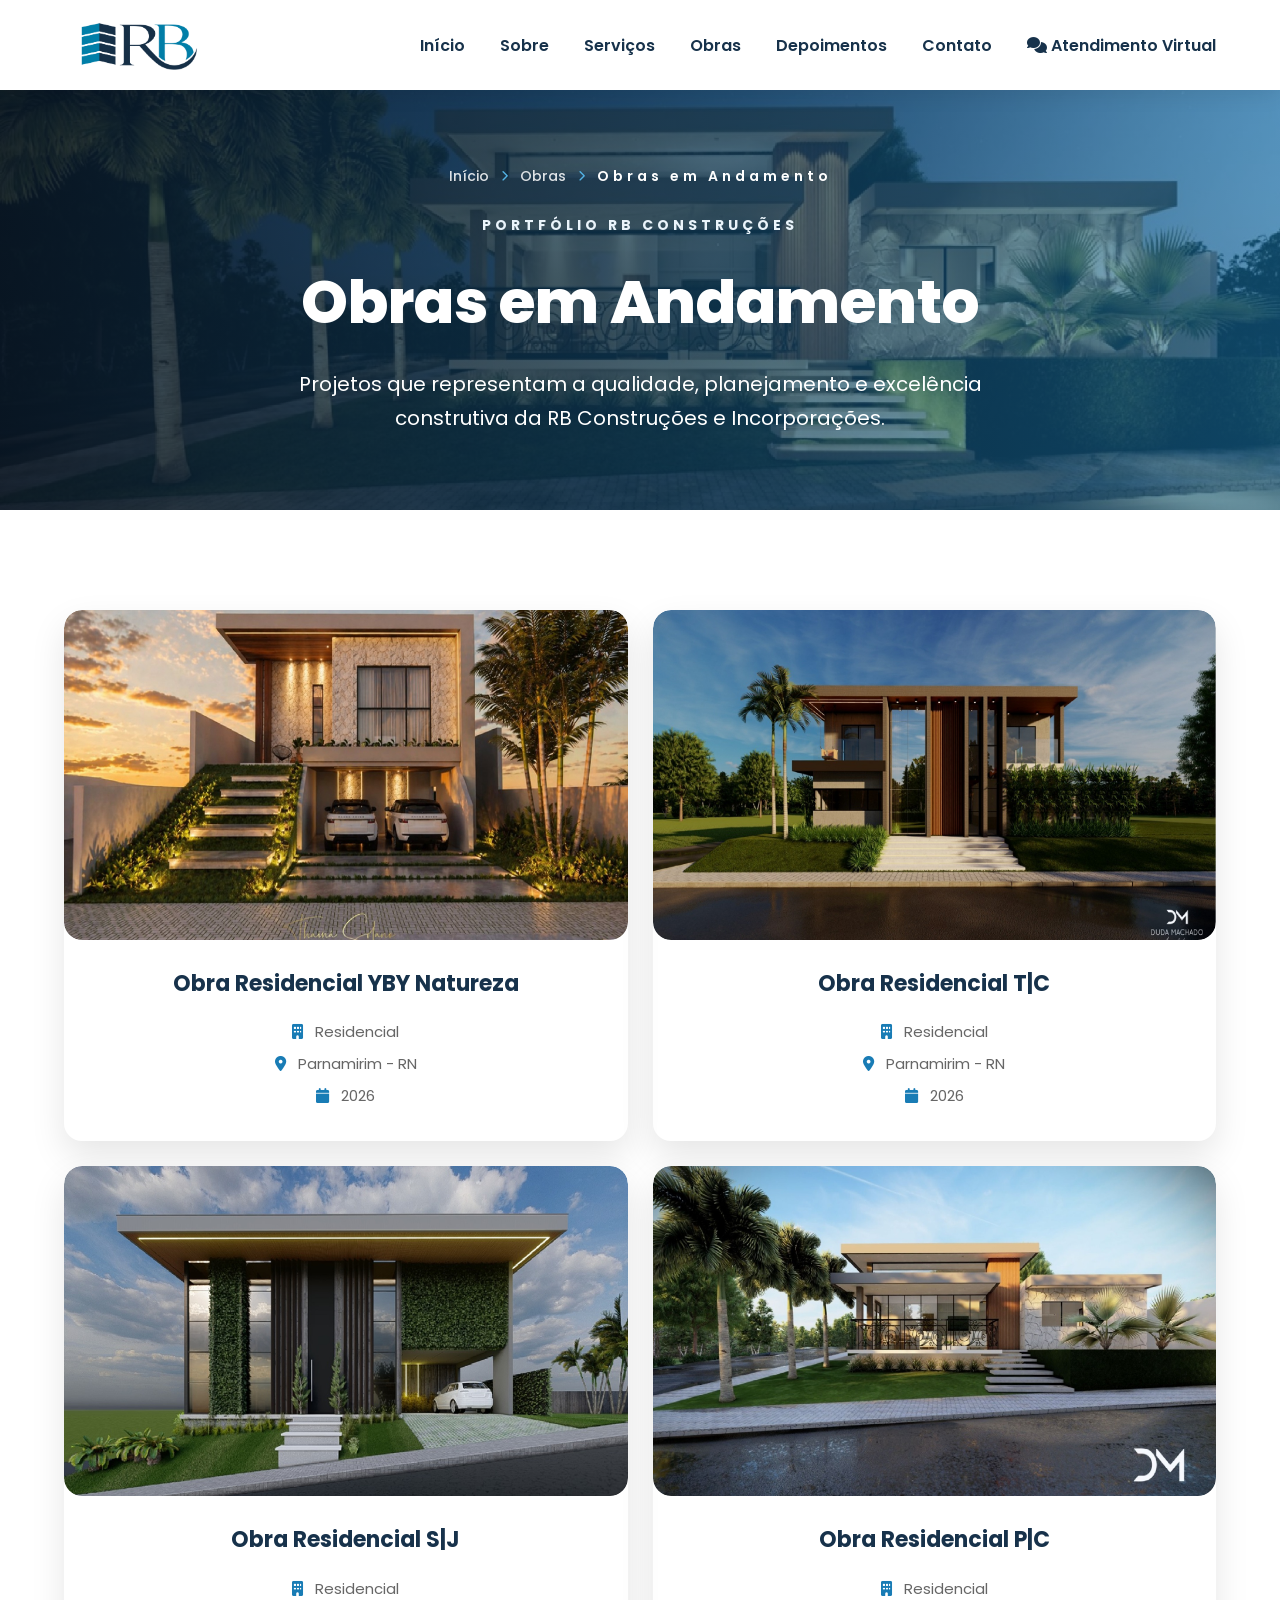
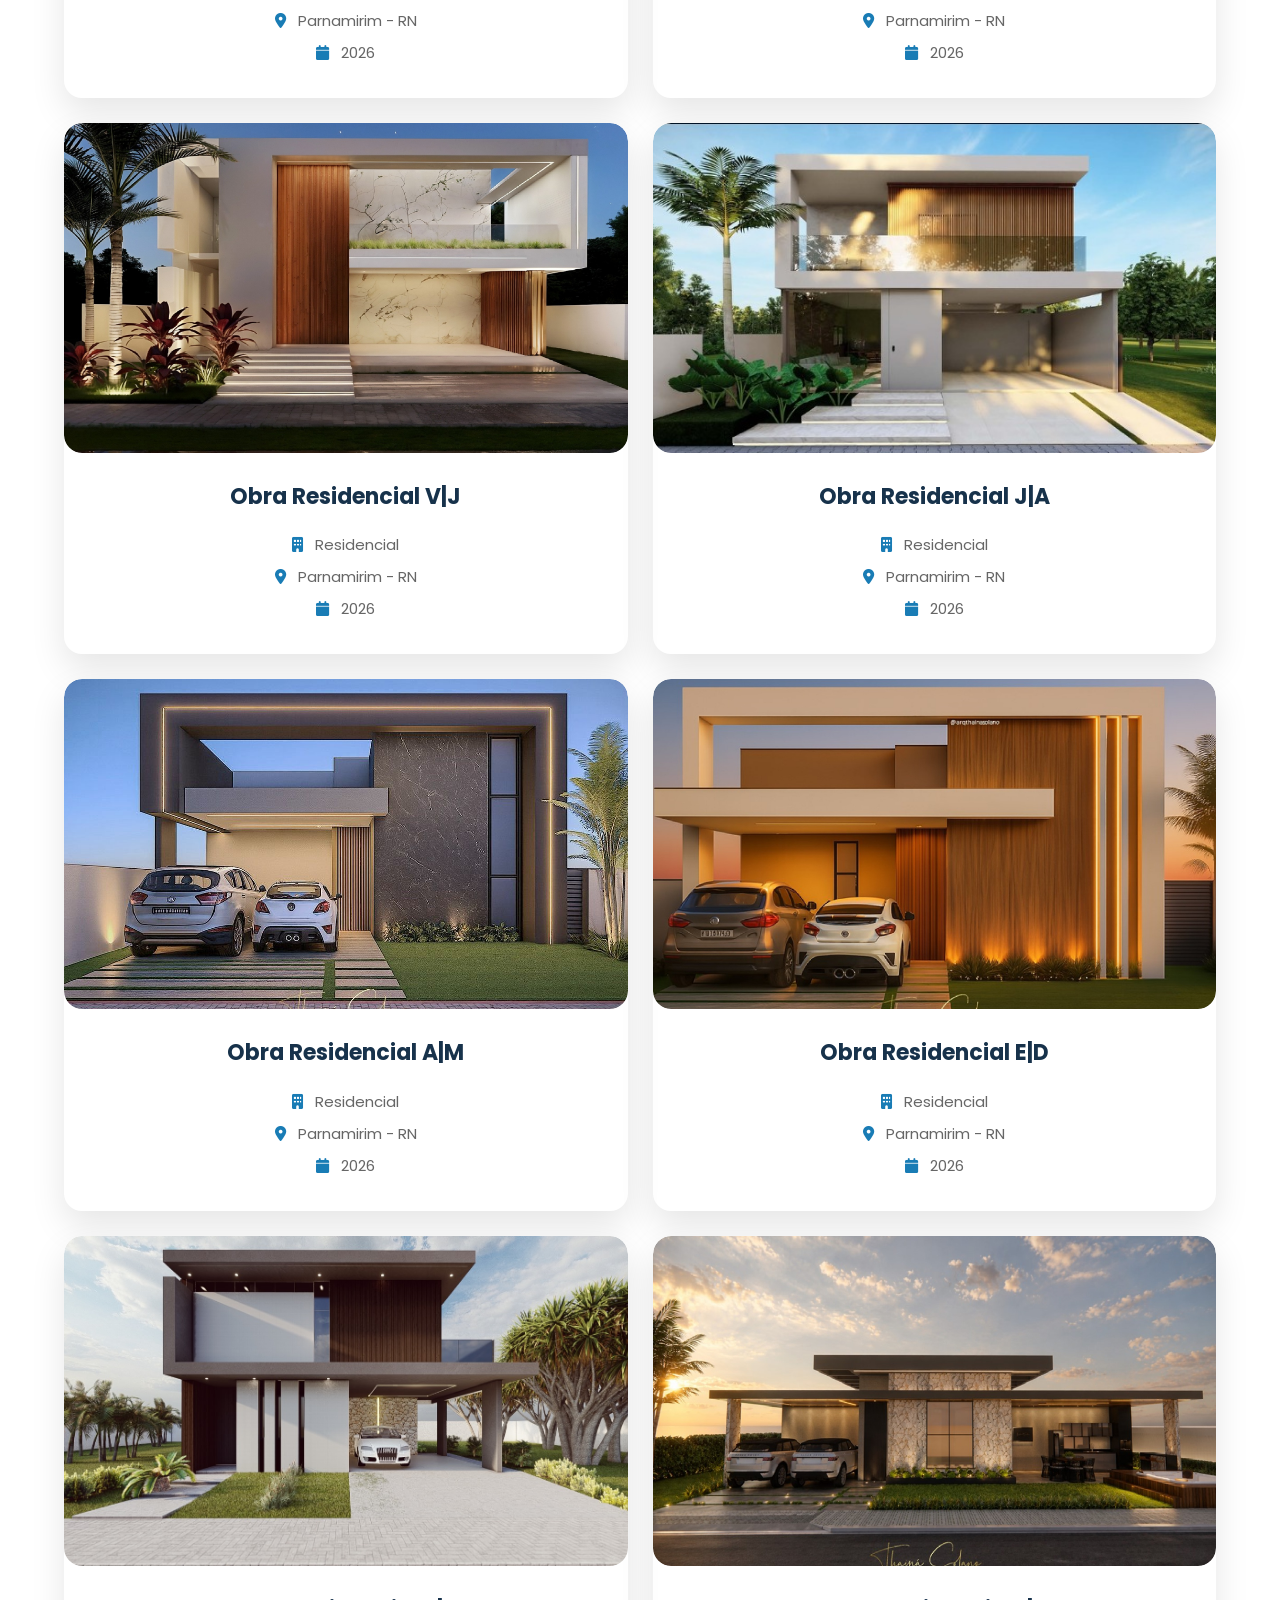
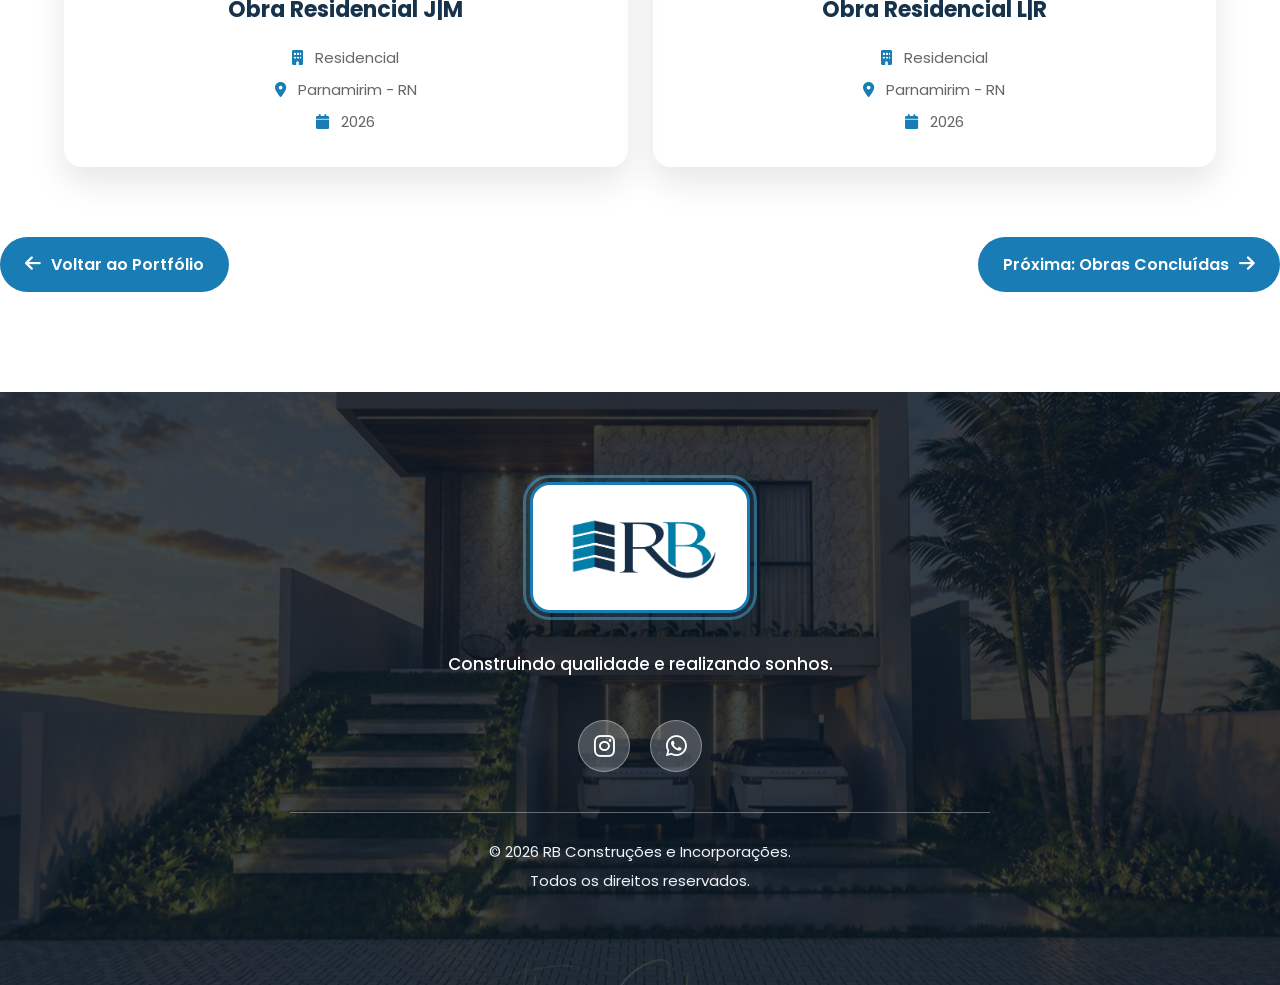
==== paginas/obras-andamento.html @ 25851faf "Penultima etapa" ====
<!DOCTYPE html>
<html lang="pt-BR">

<head>

    <meta charset="UTF-8">

    <meta name="viewport" content="width=device-width, initial-scale=1.0">

    <title>Obras em Andamento | RB Construções</title>

    <link rel="icon" type="image/png" href="../assets/favicon/favicon.png">

    <meta name="description" content="Conheça as principais obras em andamento da RB Construções e Incorporações.">

    <link rel="preconnect" href="https://fonts.googleapis.com">

    <link rel="preconnect" href="https://fonts.gstatic.com" crossorigin>

    <link href="https://fonts.googleapis.com/css2?family=Poppins:wght@300;400;500;600;700;800&display=swap"
        rel="stylesheet">

    <link rel="stylesheet" href="https://cdnjs.cloudflare.com/ajax/libs/font-awesome/6.7.2/css/all.min.css">

    <link rel="stylesheet" href="../css/style.css">

    <link rel="stylesheet" href="../css/responsive.css">
</head>

<body>
    <div id="progresso"></div>
    <!--HEADER-->
    <header id="header">
        <div class="container">

            <a href="index.html" class="logo">
                <img src="../assets/img/logo.png" alt="RB Construções">
            </a>
            <nav id="menu">
                <a href="index.html#inicio">
                    Início
                </a>

                <a href="index.html#sobre">
                    Sobre
                </a>

                <a href="index.html#servicos">
                    Serviços
                </a>

                <a href="index.html#obras">
                    Obras
                </a>

                <a href="#depoimentos">
                    Depoimentos
                </a>

                <a href="index.html#contato">
                    Contato
                </a>

                <a href="../paginas/chatbot.html">

                    <i class="fa-solid fa-comments"></i>

                    Atendimento Virtual

                </a>

            </nav>

            <button id="menu-btn" aria-label="Abrir menu">

                <i class="fas fa-bars"></i>

            </button>

        </div>

    </header>
    <!--BANNER-->
    <section class="banner-interno" style="background-image:url('../assets/andamento/topo.jpeg');">

        <div class="banner-conteudo">
            <div class="breadcrumb">

                <a href="index.html#inicio">
                    Início
                </a>
                <i class="fa-solid fa-chevron-right"></i>

                <a href="index.html#obras">
                    Obras
                </a>
                <i class="fa-solid fa-chevron-right"></i>
                <span>
                    Obras em Andamento
                </span>

            </div>

            <span>
                PORTFÓLIO RB CONSTRUÇÕES
            </span>

            <h1>
                Obras em Andamento
            </h1>
            <p>
                Projetos que representam a qualidade,
                planejamento e excelência construtiva
                da RB Construções e Incorporações.
            </p>
        </div>

    </section>

    </section>
    <!--GALERIA DE OBRAS-->
    <section class="animar">

        <div class="container">

            <div class="galeria">

                <!-- FOTO 01 -->
                <figure class="obra">
                    <div class="obra-imagem">
                        <img src="../assets/andamento/obra1.jpeg" alt="Obra Residencial YBY Natureza">

                        <div class="obra-overlay abrir-modal" data-galeria="andamento"
                            data-img="../assets/andamento/obra1.jpeg" data-titulo="Obra Residencial YBY Natureza"
                            data-tipo="Residencial" data-local="Parnamirim - RN" data-ano="2026"
                            data-descricao="Em cada projeto buscamos imprimir a identidade dos proprietários trazendo caracteristicas únicas de volumetria e acabamento.">

                            <i class="fa-solid fa-magnifying-glass"></i>

                            <span>Visualizar Obra</span>
                        </div>
                    </div>

                    <figcaption>
                        <strong>Obra Residencial YBY Natureza</strong>

                        <span><i class="fa-solid fa-building"></i> Residencial</span>

                        <span><i class="fa-solid fa-location-dot"></i> Parnamirim - RN</span>

                        <span><i class="fa-solid fa-calendar"></i> 2026</span>
                    </figcaption>
                </figure>

                <!-- FOTO 02 -->
                <figure class="obra">
                    <div class="obra-imagem">
                        <img src="../assets/andamento/obra2.jpeg" alt="Obra Residencial T|C">

                        <div class="obra-overlay abrir-modal" data-galeria="andamento"
                            data-img="../assets/andamento/obra2.jpeg" data-titulo="Obra Residencial T|C"
                            data-tipo="Residencial" data-local="Parnamirim - RN" data-ano="2026"
                            data-descricao="Em cada projeto buscamos imprimir a identidade dos proprietários trazendo caracteristicas únicas de volumetria e acabamento.">

                            <i class="fa-solid fa-magnifying-glass"></i>

                            <span>Visualizar obra</span>
                        </div>
                    </div>

                    <figcaption>
                        <strong>Obra Residencial T|C</strong>

                        <span><i class="fa-solid fa-building"></i> Residencial</span>

                        <span><i class="fa-solid fa-location-dot"></i> Parnamirim - RN</span>

                        <span><i class="fa-solid fa-calendar"></i> 2026</span>
                    </figcaption>
                </figure>

                <!-- FOTO 03 -->
                <figure class="obra">
                    <div class="obra-imagem">
                        <img src="../assets/andamento/obra3.jpeg" alt="Obra Residencial S|J">

                        <div class="obra-overlay abrir-modal" data-galeria="andamento"
                            data-img="../assets/andamento/obra3.jpeg" data-titulo="Obra Residencial S|J"
                            data-tipo="Residencial" data-local="Parnamirim - RN" data-ano="2026"
                            data-descricao="Em cada projeto buscamos imprimir a identidade dos proprietários trazendo caracteristicas únicas de volumetria e acabamento.">

                            <i class="fa-solid fa-magnifying-glass"></i>

                            <span>Visualizar obra</span>
                        </div>
                    </div>

                    <figcaption>
                        <strong>Obra Residencial S|J</strong>

                        <span><i class="fa-solid fa-building"></i> Residencial</span>

                        <span><i class="fa-solid fa-location-dot"></i> Parnamirim - RN</span>

                        <span><i class="fa-solid fa-calendar"></i> 2026</span>
                    </figcaption>
                </figure>

                <!-- FOTO 04 -->
                <figure class="obra">
                    <div class="obra-imagem">
                        <img src="../assets/andamento/obra4.jpeg" alt="Obra Residencial P|C">

                        <div class="obra-overlay abrir-modal" data-galeria="andamento"
                            data-img="../assets/andamento/obra4.jpeg" data-titulo="Obra Residencial P|C"
                            data-tipo="Residencial" data-local="Parnamirim - RN" data-ano="2026"
                            data-descricao="Em cada projeto buscamos imprimir a identidade dos proprietários trazendo caracteristicas únicas de volumetria e acabamento.">

                            <i class="fa-solid fa-magnifying-glass"></i>

                            <span>Visualizar obra</span>
                        </div>
                    </div>

                    <figcaption>
                        <strong>Obra Residencial P|C</strong>

                        <span><i class="fa-solid fa-building"></i> Residencial</span>

                        <span><i class="fa-solid fa-location-dot"></i> Parnamirim - RN</span>

                        <span><i class="fa-solid fa-calendar"></i> 2026</span>
                    </figcaption>
                </figure>

                <!-- FOTO 05 -->
                <figure class="obra">
                    <div class="obra-imagem">
                        <img src="../assets/andamento/obra5.jpeg" alt="Obra Residencial V|J">

                        <div class="obra-overlay abrir-modal" data-galeria="andamento"
                            data-img="../assets/andamento/obra5.jpeg" data-titulo="Obra Residencial V|J"
                            data-tipo="Residencial" data-local="Parnamirim - RN" data-ano="2026"
                            data-descricao="Em cada projeto buscamos imprimir a identidade dos proprietários trazendo caracteristicas únicas de volumetria e acabamento.">

                            <i class="fa-solid fa-magnifying-glass"></i>

                            <span>Visualizar obra</span>
                        </div>
                    </div>

                    <figcaption>
                        <strong>Obra Residencial V|J</strong>

                        <span><i class="fa-solid fa-building"></i> Residencial</span>

                        <span><i class="fa-solid fa-location-dot"></i> Parnamirim - RN</span>

                        <span><i class="fa-solid fa-calendar"></i> 2026</span>
                    </figcaption>
                </figure>

                <!-- FOTO 06 -->
                <figure class="obra">
                    <div class="obra-imagem">
                        <img src="../assets/andamento/obra6.jpeg" alt="Obra Residencial J|A">

                        <div class="obra-overlay abrir-modal" data-galeria="andamento"
                            data-img="../assets/andamento/obra6.jpeg" data-titulo="Obra Residencial J|A"
                            data-tipo="Residencial" data-local="Parnamirim - RN" data-ano="2026"
                            data-descricao="Em cada projeto buscamos imprimir a identidade dos proprietários trazendo caracteristicas únicas de volumetria e acabamento.">

                            <i class="fa-solid fa-magnifying-glass"></i>

                            <span>Visualizar obra</span>
                        </div>
                    </div>

                    <figcaption>
                        <strong>Obra Residencial J|A</strong>

                        <span><i class="fa-solid fa-building"></i> Residencial</span>

                        <span><i class="fa-solid fa-location-dot"></i> Parnamirim - RN</span>

                        <span><i class="fa-solid fa-calendar"></i> 2026</span>
                    </figcaption>
                </figure>

                <!-- FOTO 07 -->
                <figure class="obra">
                    <div class="obra-imagem">
                        <img src="../assets/andamento/obra7.jpeg" alt="Obra Residencial A|M">

                        <div class="obra-overlay abrir-modal" data-galeria="andamento"
                            data-img="../assets/andamento/obra7.jpeg" data-titulo="Obra Residencial A|M"
                            data-tipo="Residencial" data-local="Parnamirim - RN" data-ano="2026"
                            data-descricao="Em cada projeto buscamos imprimir a identidade dos proprietários trazendo caracteristicas únicas de volumetria e acabamento.">

                            <i class="fa-solid fa-magnifying-glass"></i>

                            <span>Visualizar obra</span>
                        </div>
                    </div>

                    <figcaption>
                        <strong>Obra Residencial A|M</strong>

                        <span><i class="fa-solid fa-building"></i> Residencial</span>

                        <span><i class="fa-solid fa-location-dot"></i> Parnamirim - RN</span>

                        <span><i class="fa-solid fa-calendar"></i> 2026</span>
                    </figcaption>
                </figure>

                <!-- FOTO 08 -->
                <figure class="obra">
                    <div class="obra-imagem">
                        <img src="../assets/andamento/obra8.jpeg" alt="Obra Residencial E|D">

                        <div class="obra-overlay abrir-modal" data-galeria="andamento"
                            data-img="../assets/andamento/obra8.jpeg" data-titulo="Obra Residencial E|D"
                            data-tipo="Residencial" data-local="Parnamirim - RN" data-ano="2026"
                            data-descricao="Em cada projeto buscamos imprimir a identidade dos proprietários trazendo caracteristicas únicas de volumetria e acabamento.">

                            <i class="fa-solid fa-magnifying-glass"></i>

                            <span>Visualizar obra</span>
                        </div>
                    </div>

                    <figcaption>
                        <strong>Obra Residencial E|D</strong>

                        <span><i class="fa-solid fa-building"></i> Residencial</span>

                        <span><i class="fa-solid fa-location-dot"></i> Parnamirim - RN</span>

                        <span><i class="fa-solid fa-calendar"></i> 2026</span>
                    </figcaption>
                </figure>

                <!-- FOTO 09 -->
                <figure class="obra">
                    <div class="obra-imagem">
                        <img src="../assets/andamento/obra9.jpeg" alt="Obra Residencial J|M">

                        <div class="obra-overlay abrir-modal" data-galeria="andamento"
                            data-img="../assets/andamento/obra9.jpeg" data-titulo="Obra Residencial J|M"
                            data-tipo="Residencial" data-local="Parnamirim - RN" data-ano="2026"
                            data-descricao="Em cada projeto buscamos imprimir a identidade dos proprietários trazendo caracteristicas únicas de volumetria e acabamento.">

                            <i class="fa-solid fa-magnifying-glass"></i>

                            <span>Visualizar obra</span>
                        </div>
                    </div>

                    <figcaption>
                        <strong>Obra Residencial J|M</strong>

                        <span><i class="fa-solid fa-building"></i> Residencial</span>

                        <span><i class="fa-solid fa-location-dot"></i> Parnamirim - RN</span>

                        <span><i class="fa-solid fa-calendar"></i> 2026</span>
                    </figcaption>
                </figure>

                <!-- FOTO 10 -->
                <figure class="obra">
                    <div class="obra-imagem">
                        <img src="../assets/andamento/obra10.jpeg" alt="Obra Residencial L|R">

                        <div class="obra-overlay abrir-modal" data-galeria="andamento"
                            data-img="../assets/andamento/obra10.jpeg" data-titulo="Obra Residencial L|R"
                            data-tipo="Residencial" data-local="Parnamirim - RN" data-ano="2026"
                            data-descricao="Em cada projeto buscamos imprimir a identidade dos proprietários trazendo caracteristicas únicas de volumetria e acabamento.">

                            <i class="fa-solid fa-magnifying-glass"></i>

                            <span>Visualizar obra</span>
                        </div>
                    </div>

                    <figcaption>
                        <strong>Obra Residencial L|R</strong>

                        <span><i class="fa-solid fa-building"></i> Residencial</span>

                        <span><i class="fa-solid fa-location-dot"></i> Parnamirim - RN</span>

                        <span><i class="fa-solid fa-calendar"></i> 2026</span>
                    </figcaption>
                </figure>

            </div>
        </div>
        <!--NAVEGAÇÃO-->
        <div class="navegacao-portfolio">
            <a href="index.html#obras">
                <i class="fa-solid fa-arrow-left"></i>
                Voltar ao Portfólio
            </a>

            <a href="obras-concluidas.html">
                Próxima:
                Obras Concluídas
                <i class="fa-solid fa-arrow-right"></i>
            </a>
        </div>
    </section>
    <!--MODAL PROJETO-->
    <div class="modal-projeto">
        <div class="modal-conteudo">
            <button class="fechar-modal">
                <i class="fa-solid fa-xmark"></i>
            </button>
            <button class="modal-anterior">
                <i class="fa-solid fa-chevron-left"></i>
            </button>

            <img class="modal-img" src="" alt="">

            <button class="modal-proximo">
                <i class="fa-solid fa-chevron-right"></i>
            </button>
            <div class="modal-info">
                <h2></h2>
                <p class="modal-tipo"></p>

                <p class="modal-local"></p>

                <p class="modal-ano"></p>

                <p class="modal-descricao"></p>

            </div>
        </div>
    </div>
    </div>
    <!--RODAPÉ-->
    <footer>
        <div class="container">
            <img src="../assets/img/logo2.png" class="logo-footer" alt="RB Construções">
            <p>
                Construindo qualidade e realizando sonhos.
            </p>
            <div class="footer-social">
                <a href="https://www.instagram.com/rbconstrutoraa?igsh=MW9lOTUydGxvcjl4Yg==" target="_blank"
                    rel="noopener noreferrer">
                    <i class="fab fa-instagram"></i>
                </a>

                <a href="https://wa.me/5584998921023" target="_blank" rel="noopener noreferrer">
                    <i class="fab fa-whatsapp"></i>
                </a>

            </div>

            <hr>
            <p class="copyright">
                © 2026 RB Construções e Incorporações.
                <br>
                Todos os direitos reservados.
            </p>
        </div>
    </footer>
        <!--VOLTAR AO TOPO-->
    <a href="#inicio" id="topo">
        <i class="fa-solid fa-arrow-up"></i>
    </a>

    <script src="../js/app.js"></script>
</body>

</html>
---- css/style.css ----
/*==================================================
RB CONSTRUÇÕES E INCORPORAÇÕES
==================================================*/
@import url('https://fonts.googleapis.com/css2?family=Poppins:wght@300;400;500;600;700;800&display=swap');

:root {

    --azul: #197CB5;

    --azulEscuro: #17324B;

    --azulClaro: #53B3E5;

    --cinza: #F5F7FA;

    --texto: #2F2F2F;

    --branco: #FFFFFF;

    --sombra: 0 15px 35px rgba(0, 0, 0, .10);

    --radius: 18px;
    --cor-principal: var(--azul);

}

#progresso {

    position: fixed;
    top: 0;
    left: 0;
    height: 4px;
    width: 0%;
    background: var(--azulClaro);
    z-index: 99999;

}

* {

    margin: 0;

    padding: 0;

    box-sizing: border-box;

}

html {

    scroll-behavior: smooth;

}

section {

    padding: 100px 0;

}

section:not(.hero) {

    scroll-margin-top: 100px;

}

body {

    font-family: 'Poppins', sans-serif;

    background: white;

    color: var(--texto);

    overflow-x: hidden;

}

img {

    display: block;

    max-width: 100%;

}

a {

    text-decoration: none;

}

.container {

    width: 90%;

    max-width: 1200px;

    margin: auto;

}

header {
    position: fixed;
    top: 0;
    left: 0;
    width: 100%;
    height: 90px;
    display: flex;
    align-items: center;
    z-index: 9999;
    transition: .35s;
    background: #FFFFFF;
    box-shadow: 0 5px 20px rgba(0, 0, 0, .08);
}

header.ativo {
    background: #FFFFFF;
    box-shadow: 0 5px 20px rgba(0, 0, 0, .08);
}

header .container {

    display: flex;

    justify-content: space-between;

    align-items: center;

}

.logo img {

    height: 65px;

}

nav {

    display: flex;

    gap: 35px;

}

nav a {
    font-weight: 600;
    color: var(--azulEscuro);
    transition: .3s;
    position: relative;
}

header.ativo nav a {

    color: var(--azulEscuro);

}

nav a::after {

    content: "";

    position: absolute;

    bottom: -8px;

    left: 0;

    width: 0;

    height: 3px;

    background: var(--azul);

    transition: .3s;

}

nav a:hover::after {

    width: 100%;

}

#menu-btn {
    display: none;
    border: none;
    background: none;
    font-size: 28px;
    cursor: pointer;
    color: var(--azulEscuro);
}

header.ativo #menu-btn {

    color: var(--azulEscuro);

}

.hero {

    position: relative;

    height: 100vh;

    overflow: hidden;

    background-attachment: fixed;

    margin-top: -5px;
    padding-top: 5px;
}

.slider {

    width: 100%;

    height: 100%;

    position: absolute;

}

.slide {

    position: absolute;

    width: 100%;

    height: 100%;

    opacity: 0;

    transition: 1s;

}

.slide.ativo {

    opacity: 1;

}

.slide img {

    width: 100%;

    height: 100%;

    object-fit: cover;

}

.overlay {

    position: absolute;
    inset: 0;

    background: linear-gradient(90deg,
            rgba(14, 28, 43, .88) 0%,
            rgba(18, 54, 82, .80) 40%,
            rgba(18, 74, 120, .55) 75%,
            rgba(25, 124, 181, .30) 100%);

}

.hero-conteudo {

    position: absolute;

    top: 58%;

    left: 8%;

    transform: translateY(-50%);

    color: white;

    z-index: 5;

    width: 650px;

}

.hero-conteudo span {

    display: inline-block;

    padding: 8px 18px;

    border-radius: 50px;

    background: rgba(255, 255, 255, .10);

    backdrop-filter: blur(8px);

    color: #EAF4FB;

    font-weight: 700;

    letter-spacing: 3px;

}

.hero-conteudo h1 {

    font-size: clamp(42px, 5vw, 78px);

    font-weight: 800;

    text-shadow:

        0 6px 18px rgba(0, 0, 0, .35);

}

.hero-conteudo p {

    font-size: 22px;

    max-width: 600px;

    text-shadow:

        0 3px 10px rgba(0, 0, 0, .25);

}

.slider-botoes {

    position: absolute;

    bottom: 40px;

    left: 50%;

    transform: translateX(-50%);

    display: flex;

    gap: 25px;

    z-index: 5;

}

.indicador {

    width: 16px;

    height: 16px;

    background: rgba(255, 255, 255, .35);

    border-radius: 50%;

    opacity: .45;

    cursor: pointer;

    transition: .5s ease;

}

.indicador.ativo {

    opacity: 1;

    background: #197CB5;

    transform: scale(1.25);

}

.titulo {

    text-align: center;

    margin-bottom: 55px;

    padding-top: 0px;

}

.titulo span {

    font-size: 14px;

    font-weight: 700;

    letter-spacing: 3px;

    text-transform: uppercase;

    color: var(--azul);

    display: block;

    margin-bottom: 20px;

}

.titulo h2 {

    font-size: 42px;

    margin-top: 28px;

    color: var(--azulEscuro);

}

#sobre {

    background: linear-gradient(white,

            #F8FBFD);

}

#servicos {

    background: linear-gradient(#F8FBFD,

            white);

}

#obras {

    background: linear-gradient(white,

            #F5F9FC);

}

#localizacao {

    background: linear-gradient(#F5F9FC,

            white);

}

footer {

    position: relative;

    background: url("../assets/img/fundo.jpeg") center center/cover no-repeat;

    padding: 90px 0;

    overflow: hidden;

}

footer::before {
    content: "";
    position: absolute;
    inset: 0;
    background: rgba(10, 25, 40, .78);
}

footer .container {

    position: relative;

    z-index: 2;

}

.logo-footer {
    width: 220px;
    margin: 0 auto 35px;
    padding: 18px;
    background: #FFFFFF;
    border-radius: 20px;

    /* Borda principal */
    border: 3px solid #197CB5;

    /* Segunda moldura */
    outline: 3px solid rgba(83, 179, 229, .45);
    outline-offset: 4px;

    box-shadow:
        0 0 18px rgba(25, 124, 181, .30),
        0 18px 45px rgba(0, 0, 0, .28);

    transition: all .35s ease;
}

.logo-footer:hover {
    transform: translateY(-4px);

    border-color: #53B3E5;

    outline-color: rgba(255, 255, 255, .85);

    box-shadow:
        0 0 35px rgba(83, 179, 229, .60),
        0 25px 60px rgba(0, 0, 0, .38);
}

footer p {
    color: #FFFFFF;
    text-align: center;
    font-size: 17px;
    line-height: 1.9;
    max-width: 650px;
    margin: auto;
    font-weight: 500;
}

footer .copyright {
    color: #EAF4FB;
    font-size: 15px;
    font-weight: 400;
}

.footer-social {
    display: flex;
    justify-content: center;
    gap: 20px;
    margin: 40px 0;
}

.footer-social a {
    width: 52px;
    height: 52px;
    border-radius: 50%;
    display: flex;
    justify-content: center;
    align-items: center;
    background: rgba(255, 255, 255, .22);
    color: #FFFFFF;
    font-size: 24px;
    border: 1px solid rgba(255, 255, 255, .35);
    transition: .35s;
}

.footer-social a:hover {
    background: #FFFFFF;
    color: var(--azul);
    transform: translateY(-6px);
}

footer hr {
    border: none;
    height: 1px;
    background: rgba(255, 255, 255, .35);
    margin: 40px auto 25px;
    max-width: 700px;
}

/*==================================================
SOBRE
==================================================*/
.sobre-grid {

    display: grid;

    grid-template-columns: 1fr 1fr;

    gap: 70px;

    align-items: center;

}

.sobre-imagem {
    height: 500px;
    display: flex;
    justify-content: center;
    align-items: center;
    overflow: hidden;
}

.sobre-imagem img {
    width: 450px;
    height: 450px;
    object-fit: contain;
    border-radius: 20px;
    transition: .6s;
}

.sobre-imagem:hover img {
    transform: scale(1.03);
}

.sobre-texto h3 {

    font-size: 38px;

    color: var(--azulEscuro);

    margin-bottom: 25px;

}

.sobre-texto p {

    font-size: 18px;

    line-height: 1.9;

    margin-bottom: 20px;

    color: #555;

}

/*==================================================
SERVIÇOS
==================================================*/
.servicos-grid {

    display: grid;

    grid-template-columns: repeat(auto-fit, minmax(250px, 1fr));

    gap: 30px;

}

.card {

    background: white;

    padding: 45px 30px;

    border-radius: 18px;

    text-align: center;

    box-shadow: var(--sombra);

    transition: .35s;

    border-top: 5px solid transparent;

}

.card:hover {

    transform: translateY(-12px);

    border-top: 5px solid var(--azul);

}

.card i {

    font-size: 55px;

    color: var(--azul);

    margin-bottom: 20px;

}

.card h3 {

    font-size: 24px;

    margin-bottom: 15px;

    color: var(--azulEscuro);

}

.card p {

    line-height: 1.7;

    color: #666;

}

/*==================================================
GALERIA
==================================================*/
.galeria {

    display: grid;

    grid-template-columns: repeat(2, 1fr);

    gap: 25px;

}

.galeria img {

    width: 100%;

    height: 330px;

    object-fit: cover;

    border-radius: 18px;

    cursor: pointer;

    transition: .45s;

    box-shadow: var(--sombra);

}

.obra {
    display: flex;

    flex-direction: column;

    overflow: hidden;

    border-radius: 18px;

    box-shadow: var(--sombra);

    transition: .4s;

}

.obra img {
    transition: .4s;

}

.obra:hover img {

    transform: scale(1.08);

}

.obra:hover {

    transform: translateY(-8px);

    box-shadow: 0 25px 45px rgba(0, 0, 0, .18);

}

.obra figcaption {

    padding-top: 18px;

    line-height: 1.7;

    text-align: center;

    transition: .3s;

}

.obra:hover figcaption {

    color: #1E88E5;

}

.obra:hover figcaption span {

    color: #1E88E5;

}

.obra:hover figcaption strong {

    color: #1E88E5;

}

.obra figcaption strong {

    display: block;

    margin-bottom: 8px;

    font-size: 18px;

    color: var(--azulEscuro);

}

.obra figcaption span {

    display: block;

    font-size: 15px;

    color: #666;

    line-height: 1.6;

}

.obra figcaption i {

    color: #1E88E5;

    margin-right: 6px;

}

/*==================================================
CARDS - PORTFÓLIO
==================================================*/
.obras-grid {
    display: grid;
    grid-template-columns: repeat(auto-fit, minmax(320px, 1fr));
    gap: 35px;
    margin-top: 60px;
}

.obra-card {
    display: flex;
    flex-direction: column;
    overflow: hidden;
    border-radius: 22px;
    background: #FFFFFF;
    box-shadow: 0 15px 35px rgba(0, 0, 0, .10);
    transition: .35s;
    text-decoration: none;
}

.obra-card:hover {
    transform: translateY(-10px);
    box-shadow: 0 25px 50px rgba(0, 0, 0, .18);
}

/*==================================================
IMAGEM DO CARD
==================================================*/
.obra-card-img {
    position: relative;
    overflow: hidden;
    aspect-ratio: 16 / 9;
    background: #f5f7fa;
}

.obra-card-img::before {
    content: "";
    position: absolute;
    inset: 0;
    background: linear-gradient(to top,
            rgba(10, 25, 40, .88) 0%,
            rgba(10, 25, 40, .45) 45%,
            rgba(10, 25, 40, .05) 100%);
    z-index: 1;
}

.obra-card-img img {
    width: 100%;
    height: 100%;
    object-fit: cover;
    object-position: center;
    transition: transform .5s ease;
}

.obra-card:hover .obra-card-img img {
    transform: scale(1.05);
}

/*==================================================
TÍTULO SOBRE A IMAGEM
==================================================*/
.obra-card-titulo {
    position: absolute;
    left: 25px;
    bottom: 25px;
    z-index: 2;
}

.obra-card-titulo h3 {
    color: #FFFFFF;
    font-size: 28px;
    font-weight: 700;
    text-shadow: 0 3px 12px rgba(0, 0, 0, .45);
}

/*==================================================
INFORMAÇÕES DO CARD
==================================================*/
.obra-card-info {
    padding: 24px 28px 28px;
}

.obra-card-info p {
    color: #666;
    line-height: 1.8;
    margin-bottom: 25px;
}

.obra-card-info span {
    display: inline-flex;
    align-items: center;
    gap: 10px;
    color: var(--azul);
    font-weight: 700;
    transition: .3s;
}

.obra-card:hover .obra-card-info span {
    gap: 18px;
    color: var(--azulEscuro);
}

.titulo-secao {

    text-align: center;

    margin-bottom: 55px;

    padding-top: 0px;

}

.titulo-secao span {

    color: #1E88E5;

    font-weight: 700;

    letter-spacing: 3px;

    font-size: 14px;

}

.titulo-secao h2 {

    font-size: 40px;

    margin: 15px 0;

    color: #17324B;

}

.titulo-secao p {

    max-width: 700px;

    margin: auto;

    color: #666;

    line-height: 1.8;

}

.galeria img:hover {

    transform: scale(1.05);

    filter: brightness(.78);

}

/*==================================================
MAPA
==================================================*/
.mapa {

    border-radius: 20px;

    overflow: hidden;

    box-shadow: var(--sombra);

}

.mapa iframe {

    width: 100%;

    height: 500px;

    border: none;

}

/*==================================================
CONTATO
==================================================*/
.contato-grid {

    display: flex;

    justify-content: center;

    align-items: center;

}

.contato-info {

    background: white;

    padding: 45px;

    border-radius: 20px;

    box-shadow: var(--sombra);

    width: 100%;

    max-width: 700px;

}

.contato-info p {

    font-size: 20px;

    margin: 22px 0;

    display: flex;

    align-items: center;

    gap: 15px;

}

.contato-info i {

    color: var(--azul);

    font-size: 24px;

    width: 30px;

    text-align: center;

}

/*==================================================
BOTÃO TOPO
==================================================*/
#topo {

    position: fixed;

    right: 30px;

    bottom: 30px;

    width: 58px;

    height: 58px;

    border-radius: 50%;

    background: var(--azul);

    display: flex;

    justify-content: center;

    align-items: center;

    color: white;

    font-size: 22px;

    box-shadow: var(--sombra);

    opacity: 0;

    pointer-events: none;

    transition: .4s;

    z-index: 999;

}

#topo.mostrar {

    opacity: 1;

    pointer-events: auto;

}

#topo:hover {

    background: var(--azulEscuro);

    transform: translateY(-5px);

}

/*==================================================
RESPONSIVO
==================================================*/

/*========================================
MENU MOBILE
========================================*/

/*========================================
MENU SELECIONADO
========================================*/
nav a.selecionado {

    color: #53B3E5 !important;

}

/*========================================
LIGHTBOX
========================================*/
.lightbox {

    position: fixed;

    left: 0;

    top: 0;

    width: 100%;

    height: 100%;

    background: rgba(0, 0, 0, .88);

    display: flex;

    justify-content: center;

    align-items: center;

    z-index: 999999;

    cursor: pointer;

}

.lightbox img {

    max-width: 90%;

    max-height: 90%;

    border-radius: 20px;

    box-shadow: 0 15px 40px rgba(0, 0, 0, .35);

}

/*========================================
ANIMAÇÃO DAS SEÇÕES
========================================*/
.animar {

    opacity: 0;

    transform: translateY(60px);

    transition: 1s;

}

.animar.mostrar {

    opacity: 1;

    transform: translateY(0);

}

/*==================================================
SETAS DO CARROSSEL
==================================================*/
.seta {

    position: absolute;

    top: 50%;

    transform: translateY(-50%);

    width: 55px;

    height: 55px;

    background: rgba(255, 255, 255, .18);

    backdrop-filter: blur(10px);

    display: flex;

    justify-content: center;

    align-items: center;

    border-radius: 50%;

    cursor: pointer;

    transition: .35s;

    z-index: 20;

    color: white;

    font-size: 22px;

}

.seta:hover {

    background: rgba(255, 255, 255, .35);

}

.esquerda {

    left: 35px;

}

.direita {

    right: 35px;

}

.logo {
    padding: 0;
    background: transparent;
    border: none;
    border-radius: 0;
}

.logo img {
    height: 72px;
    width: auto;
    display: block;
}

/*==================================================
NAVEGAÇÃO ENTRE GALERIAS
==================================================*/
.navegacao-portfolio {

    display: flex;

    justify-content: space-between;

    align-items: center;

    gap: 20px;

    margin-top: 70px;

}

.navegacao-portfolio a {

    display: flex;

    align-items: center;

    gap: 10px;

    background: var(--azul);

    color: white;

    padding: 15px 25px;

    border-radius: 50px;

    font-weight: 600;

    transition: .35s;

}

.navegacao-portfolio a:hover {

    background: var(--azulEscuro);

    transform: translateY(-5px);

}

.navegacao-portfolio i {

    font-size: 18px;

}

/*=====================================================
NAVEGAÇÃO DO EMPREENDIMENTO
=====================================================*/

.navegacao-empreendimento {

    padding: 50px 0 80px;
}

.navegacao-empreendimento .container {

    display: flex;

    justify-content: space-between;

    align-items: center;

    gap: 20px;
}

.navegacao-empreendimento a {

    display: inline-flex;

    align-items: center;

    gap: 10px;

    padding: 16px 30px;

    background: var(--azul);

    color: #fff;

    border-radius: 50px;

    text-decoration: none;

    font-weight: 600;

    transition: .35s;
}

.navegacao-empreendimento a:hover {

    background: var(--azulEscuro);

    transform: translateY(-4px);
}

.navegacao-empreendimento i {

    font-size: 18px;
}

/* Responsivo */

/*=====================================================
LOGO DO EMPREENDIMENTO
=====================================================*/

.logo-empreendimento {

    width: 220px;

    max-width: 100%;

    display: block;

    margin-bottom: 25px;

    object-fit: contain;
}

/*==================================================
BANNER PÁGINAS INTERNAS
==================================================*/
.banner-interno {

    height: 420px;

    position: relative;

    display: flex;

    align-items: center;

    justify-content: center;

    text-align: center;

    background-size: cover;

    background-position: center;

    margin-top: 90px;

}

.banner-interno::before {

    content: "";

    position: absolute;

    inset: 0;

    background: linear-gradient(90deg,
            rgba(10, 25, 40, .85),
            rgba(25, 124, 181, .55));

}

.banner-conteudo {

    position: relative;

    z-index: 2;

    color: white;

    max-width: 800px;

    padding: 20px;

}

.banner-conteudo span {

    font-size: 14px;

    font-weight: 700;

    letter-spacing: 4px;

    color: #EAF4FB;

}

.banner-conteudo h1 {

    font-size: clamp(38px, 5vw, 60px);

    font-weight: 800;

    margin: 20px 0;

}

.banner-conteudo p {

    font-size: 20px;

    line-height: 1.7;

}

/*==================================================
BREADCRUMB
==================================================*/
.breadcrumb {

    display: flex;

    justify-content: center;

    align-items: center;

    gap: 12px;

    font-size: 14px;

    font-weight: 500;

    margin-bottom: 25px;

}

.breadcrumb a {

    color: rgba(255, 255, 255, .85);

    transition: .3s;

    position: relative;

}

.breadcrumb a:hover {

    color: #FFFFFF;

}

.breadcrumb a::after {

    content: "";

    position: absolute;

    bottom: -4px;

    left: 0;

    width: 0;

    height: 2px;

    background: var(--azulClaro);

    transition: .3s;

}

.breadcrumb a:hover::after {

    width: 100%;

}

.breadcrumb span {

    color: #FFFFFF;

    font-weight: 600;

}

.breadcrumb i {

    font-size: 11px;

    color: var(--azulClaro);

}

/*==================================================
GALERIA PROFISSIONAL
==================================================*/
.obra {

    opacity: 0;

    transform: translateY(40px);

    animation: mostrarObra .8s forwards;

}

.obra:nth-child(2) {

    animation-delay: .2s;

}

.obra:nth-child(3) {
    animation-delay: .4s;
}

@keyframes mostrarObra {
    to {
        opacity: 1;

        transform: translateY(0);
    }
}

.obra-imagem {

    position: relative;

    overflow: hidden;

    border-radius: 18px;

}

.obra-imagem img {

    width: 100%;

    height: 330px;

    object-fit: cover;

    transition: .5s;

}

.obra-overlay {

    position: absolute;

    inset: 0;

    display: flex;

    flex-direction: column;

    justify-content: center;

    align-items: center;

    gap: 15px;

    background: rgba(23, 50, 75, .75);

    color: white;

    opacity: 0;

    transition: .4s;

}

.obra-overlay i {

    font-size: 45px;

    color: white;

}

.obra-overlay span {

    font-weight: 600;

    font-size: 18px;

}

.obra-imagem:hover img {

    transform: scale(1.08);

}

.obra-imagem:hover .obra-overlay {

    opacity: 1;

}

.obra figcaption {

    padding: 25px;

    text-align: center;

}

.obra figcaption strong {

    display: block;

    font-size: 22px;

    color: var(--azulEscuro);

    margin-bottom: 18px;

}

.obra figcaption span {

    display: block;

    color: #666;

    margin: 8px 0;

    font-size: 15px;

}

.obra figcaption i {

    color: var(--azul);

    margin-right: 8px;

}

/*==================================================
MODAL DE PROJETO
==================================================*/
.modal-projeto {

    position: fixed;

    inset: 0;

    background: rgba(0, 0, 0, .85);

    display: none;

    justify-content: center;

    align-items: center;

    z-index: 999999;

    padding: 20px;

}

.modal-projeto.ativo {

    display: flex;

}

.modal-conteudo {

    background: white;

    max-width: 900px;

    width: 100%;

    border-radius: 25px;

    overflow: hidden;

    position: relative;

    animation: abrirModal .35s ease;

}

@keyframes abrirModal {
    from {
        transform: scale(.8);

        opacity: 0;
    }

    to {
        transform: scale(1);

        opacity: 1;
    }
}

.modal-img {

    width: 100%;

    height: 400px;

    object-fit: cover;

}

.modal-info {

    padding: 35px;

}

.modal-info h2 {

    color: var(--azulEscuro);

    font-size: 30px;

    margin-bottom: 20px;

}

.modal-info p {

    margin: 10px 0;

    color: #555;

    line-height: 1.7;

}

.modal-info i {

    color: var(--azul);

}

.fechar-modal {

    position: absolute;

    right: 20px;

    top: 20px;

    width: 45px;

    height: 45px;

    border: none;

    border-radius: 50%;

    background: white;

    color: var(--azulEscuro);

    font-size: 22px;

    cursor: pointer;

    z-index: 2;

}

.fechar-modal:hover {

    background: var(--azul);

    color: white;

}

/*==================================================
NAVEGAÇÃO MODAL
==================================================*/
.modal-anterior,
.modal-proximo {

    position: absolute;

    top: 45%;

    transform: translateY(-50%);

    width: 50px;

    height: 50px;

    border-radius: 50%;

    border: none;

    background: rgba(255, 255, 255, .9);

    color: var(--azulEscuro);

    font-size: 22px;

    cursor: pointer;

    z-index: 5;

    transition: .3s;

}

.modal-anterior {

    left: 20px;

}

.modal-proximo {

    right: 20px;

}

.modal-anterior:hover,
.modal-proximo:hover {

    background: var(--azul);

    color: white;

}

/* =========================================
   OBRAS EM EXECUÇÃO
========================================== */
#execucao {

    background: var(--cinza);

}

.execucao-grid {

    display: grid;

    grid-template-columns: repeat(2, 1fr);

    gap: 35px;

    margin-top: 50px;

}

/* CARD */
.execucao-card {

    background: var(--branco);

    border-radius: var(--radius);

    overflow: hidden;

    box-shadow: var(--sombra);

    transition: .4s ease;

}

.execucao-card:hover {

    transform: translateY(-8px);

    box-shadow: 0 20px 45px rgba(0, 0, 0, .15);

}

/* IMAGEM */
.execucao-imagem {

    position: relative;

    height: 320px;

    overflow: hidden;

}

.execucao-imagem img {

    width: 100%;

    height: 100%;

    object-fit: cover;

    transition: .5s ease;

}

.execucao-card:hover .execucao-imagem img {

    transform: scale(1.08);

}

/* STATUS */
.status {

    position: absolute;

    top: 20px;

    left: 20px;

    padding: 10px 18px;

    border-radius: 30px;

    color: white;

    font-size: .85rem;

    font-weight: 600;

    display: flex;

    align-items: center;

    gap: 8px;

}

.status.andamento {

    background: #197CB5;

}

.status.final {

    background: #1f9d55;

}

/* CONTEÚDO */
.execucao-conteudo {

    padding: 30px;

}

.execucao-conteudo h3 {

    color: var(--azulEscuro);

    font-size: 1.5rem;

    margin-bottom: 12px;

}

.execucao-conteudo p {

    color: var(--texto);

    line-height: 1.7;

}

/* LOCALIZAÇÃO */
.local {

    color: var(--azul) !important;

    font-weight: 600;

    display: flex;

    align-items: center;

    gap: 8px;

    margin-bottom: 18px;

}

/* INFORMAÇÕES */
.informacoes-obra {

    display: grid;

    grid-template-columns: repeat(2, 1fr);

    gap: 20px;

    margin: 25px 0;

}

.informacoes-obra div {

    background: #f8fafc;

    padding: 18px;

    border-radius: 12px;

    display: flex;

    flex-direction: column;

    gap: 6px;

}

.informacoes-obra i {

    color: var(--azul);

    font-size: 1.2rem;

}

.informacoes-obra span {

    font-size: .85rem;

    color: #666;

}

.informacoes-obra strong {

    color: var(--azulEscuro);

    font-size: .95rem;

}

/* BARRA DE PROGRESSO */
.progresso-obra {

    margin: 25px 0;

}

.barra-progresso {

    width: 100%;

    height: 12px;

    background: #e5e7eb;

    border-radius: 20px;

    overflow: hidden;

    margin-bottom: 10px;

}

.barra-progresso span {

    display: block;

    height: 100%;

    background: linear-gradient(90deg,
            var(--azul),
            var(--azulClaro));

    border-radius: 20px;
}

.progresso-obra strong {

    color: var(--azulEscuro);

    font-size: .9rem;

}

/* BOTÃO */
.btn-obra {

    display: inline-flex;

    align-items: center;

    gap: 10px;

    background: var(--azul);

    color: white;

    padding: 12px 25px;

    border-radius: 30px;

    font-weight: 600;

    transition: .3s ease;

}

.btn-obra:hover {

    background: var(--azulEscuro);

    transform: translateX(5px);

}

/* RESPONSIVIDADE */

/* =========================================
   PÁGINA DETALHE DAS OBRAS
========================================== */
.obra-detalhe {

    padding: 150px 0 80px;

    background: var(--cinza);

}

.obra-banner {

    width: 100%;

    height: 500px;

    overflow: hidden;

    border-radius: var(--radius);

    box-shadow: var(--sombra);

    margin-bottom: 40px;

}

.obra-banner img {

    width: 100%;

    height: 100%;

    object-fit: cover;

}

/* INFORMAÇÕES DA OBRA */
.obra-info {

    background: var(--branco);

    padding: 45px;

    border-radius: var(--radius);

    box-shadow: var(--sombra);

}

.obra-info h1 {

    color: var(--azulEscuro);

    font-size: 2.5rem;

    margin: 20px 0 10px;

}

.obra-info p {

    color: var(--texto);

    line-height: 1.8;

    font-size: 1rem;

}

.obra-info .local {

    color: var(--azul);

    font-weight: 600;

    margin-bottom: 25px;

}

/* STATUS */
.obra-info .status {

    position: relative;

    top: auto;

    left: auto;

    display: inline-flex;

}

/* DADOS DA OBRA */
.dados-obra {

    display: grid;

    grid-template-columns: repeat(3, 1fr);

    gap: 25px;

    margin: 35px 0;

}

.dados-obra div {

    background: #f8fafc;

    padding: 25px;

    border-radius: 15px;

    display: flex;

    flex-direction: column;

    gap: 8px;

}

.dados-obra i {

    color: var(--azul);

    font-size: 1.5rem;

}

.dados-obra span {

    color: #777;

    font-size: .9rem;

}

.dados-obra strong {

    color: var(--azulEscuro);

}

/* BARRA DE PROGRESSO */
.obra-info .barra-progresso {

    width: 100%;

    height: 14px;

    background: #e5e7eb;

    border-radius: 20px;

    overflow: hidden;

    margin: 25px 0 35px;

}

.obra-info .barra-progresso span {

    display: block;

    height: 100%;

    background: linear-gradient(90deg,
            var(--azul),
            var(--azulClaro));

}

/* GALERIA */
.galeria-obra {

    padding: 80px 0;

    background: white;

}

.galeria-grid {

    display: grid;

    grid-template-columns: repeat(3, 1fr);

    gap: 25px;

    margin-top: 40px;

}

.galeria-grid img {

    width: 100%;

    height: 280px;

    object-fit: cover;

    border-radius: 15px;

    box-shadow: var(--sombra);

    transition: .4s ease;

}

.galeria-grid img:hover {

    transform: scale(1.05);

}

/* FOOTER DA PÁGINA */
.obra-detalhe+footer {

    background: var(--azulEscuro);

    color: white;

    padding: 30px 0;

    text-align: center;

}

/* RESPONSIVO */

/* =========================================
   BANNER PÁGINAS INTERNAS
========================================= */
.pagina-banner {

    padding: 170px 0 90px;

    background: linear-gradient(135deg,
            var(--azulEscuro),
            var(--azul));

    color: var(--branco);

    text-align: center;

}

.pagina-banner span {

    font-size: .9rem;

    font-weight: 600;

    letter-spacing: 2px;

    opacity: .9;

}

.pagina-banner h1 {

    font-size: 3rem;

    margin: 15px 0;

    font-weight: 700;

}

.pagina-banner p {

    max-width: 700px;

    margin: auto;

    line-height: 1.8;

    font-size: 1.05rem;

    opacity: .95;

}

/* =========================================
   GALERIA DE OBRAS INTERNAS
========================================= */
.galeria-obras {

    padding: 90px 0;

    background: var(--cinza);

}

.galeria-obras .titulo-secao {

    text-align: center;

    margin-bottom: 50px;

}

.galeria-obras .titulo-secao span {

    color: var(--azul);

    font-size: .9rem;

    font-weight: 700;

    letter-spacing: 2px;

}

.galeria-obras .titulo-secao h2 {

    color: var(--azulEscuro);

    font-size: 2.3rem;

    margin: 15px 0;

}

.galeria-obras .titulo-secao p {

    max-width: 700px;

    margin: auto;

    color: var(--texto);

    line-height: 1.7;

}

/* =========================================
   AJUSTES DOS CARDS NAS PÁGINAS INTERNAS
========================================= */
.galeria-obras .obras-grid {

    display: grid;

    grid-template-columns: repeat(2, 1fr);

    gap: 35px;

}

.galeria-obras .obra-card {

    background: var(--branco);

    border-radius: var(--radius);

    overflow: hidden;

    box-shadow: var(--sombra);

    transition: .4s ease;

}

.galeria-obras .obra-card:hover {

    transform: translateY(-8px);

}

.galeria-obras .obra-card-img {

    height: 350px;

}

.galeria-obras .obra-card-img img {

    width: 100%;

    height: 100%;

    object-fit: cover;

}

.galeria-obras .obra-card-info {
    padding: 30px;
}

.galeria-obras .obra-card-info p {

    color: var(--texto);

    line-height: 1.7;

    margin-bottom: 20px;

}

.galeria-obras .obra-card-info span {

    color: var(--azul);

    font-weight: 600;

    display: flex;

    align-items: center;

    gap: 10px;
}

.galeria-obras .obra-card-info span i {
    transition: .3s;
}

.galeria-obras .obra-card:hover .obra-card-info span i {
    transform: translateX(5px);
}

/* =========================================
   RESPONSIVIDADE
========================================= */

/* =========================================
   PÁGINA DE DETALHAMENTO DE OBRA
========================================= */
/* HERO DA OBRA */
.obra-hero {

    padding-top: 110px;

    background: var(--cinza);

}

.obra-hero-imagem {

    height: 550px;

    overflow: hidden;

}

.obra-her-imagem img {

    width: 100%;

    height: 100%;

    object-fit: cover;

}

/* =========================================
   INFORMAÇÕES DA OBRA
========================================= */
.obra-detalhes {

    padding: 80px 0;

    background: var(--branco);

}

.obra-cabecalho {

    text-align: center;

    max-width: 850px;

    margin: auto;

}

.obra-cabecalho h1 {

    font-size: 2.8rem;

    color: var(--azulEscuro);

    margin: 20px 0;

}

.obra-cabecalho p {

    line-height: 1.8;

    color: var(--texto);

}

.obra-local {

    color: var(--azul);

    font-weight: 600;

}

.status {

    display: inline-flex;

    align-items: center;

    gap: 8px;

    padding: 10px 20px;

    border-radius: 30px;

    font-size: .9rem;

    font-weight: 600;

}

.status.andamento {

    background: #e8f5ec;

    color: #198754;

}

/* DADOS DO PROJETO */
.dados-projeto {

    margin-top: 50px;

    display: grid;

    grid-template-columns: repeat(4, 1fr);

    gap: 25px;

}

.dados-projeto div {

    background: var(--cinza);

    padding: 30px;

    border-radius: var(--radius);

    text-align: center;

}

.dados-projeto i {

    font-size: 28px;

    color: var(--azul);

    margin-bottom: 15px;

}

.dados-projeto span {

    display: block;

    font-size: .85rem;

    color: #777;

}

.dados-projeto strong {

    display: block;

    margin-top: 8px;

    color: var(--azulEscuro);

}

/* BARRA DE PROGRESSO */
.progresso-detalhe {

    margin-top: 40px;

}

.barra-progresso {

    height: 12px;

    background: #ddd;

    border-radius: 20px;

    overflow: hidden;

}

.barra-progresso span {

    display: block;

    height: 100%;

    background: var(--azul);

    border-radius: 20px;

}

.progresso-detalhe strong {

    display: block;

    margin-top: 10px;

    text-align: right;

    color: var(--azulEscuro);

}

/* =========================================
   SOBRE A OBRA
========================================= */
.sobre-obra {

    padding: 90px 0;

    background: var(--cinza);

}

.texto-obra {

    max-width: 900px;

    margin: auto;

}

.texto-obra p {

    line-height: 1.9;

    color: var(--texto);

    margin-bottom: 20px;

}

/* =========================================
   CARACTERÍSTICAS
========================================= */
.caracteristicas-obra {

    padding: 90px 0;

}

.caracteristicas-grid {

    display: grid;

    grid-template-columns: repeat(4, 1fr);

    gap: 25px;

}

.caracteristica-card {

    padding: 35px 25px;

    text-align: center;

    background: var(--branco);

    border-radius: var(--radius);

    box-shadow: var(--sombra);

    transition: .3s;

}

.caracteristica-card:hover {

    transform: translateY(-8px);

}

.caracteristica-card i {

    font-size: 35px;

    color: var(--azul);

    margin-bottom: 20px;

}

.caracteristica-card h3 {

    color: var(--azulEscuro);

    margin-bottom: 15px;

}

.caracteristica-card p {

    color: var(--texto);

    line-height: 1.7;

}

/* =========================================
   LINHA DO TEMPO
========================================= */
.linha-tempo {

    padding: 90px 0;

    background: var(--cinza);

}

.timeline {

    max-width: 850px;

    margin: auto;

}

.timeline-item {

    display: flex;

    gap: 25px;

    margin-bottom: 35px;

}

.timeline-icon {

    min-width: 55px;

    height: 55px;

    border-radius: 50%;

    background: #ddd;

    display: flex;

    align-items: center;

    justify-content: center;

    color: white;

}

.timeline-item.concluido .timeline-icon {

    background: #198754;

}

.timeline-item.atual .timeline-icon {

    background: var(--azul);

}

.timeline-content {

    background: white;

    padding: 20px 25px;

    border-radius: var(--radius);

    flex: 1;

}

.timeline-content h3 {

    color: var(--azulEscuro);

    margin-bottom: 10px;

}

.timeline-content p {

    color: var(--texto);

    line-height: 1.7;

}

/* =========================================
   GALERIA
========================================= */
.galeria-obra {

    padding: 90px 0;

}

.galeria-grid {

    display: grid;

    grid-template-columns: repeat(3, 1fr);

    gap: 25px;

}

.galeria-grid img {

    width: 100%;

    height: 300px;

    object-fit: cover;

    border-radius: var(--radius);

    transition: .3s;

}

.galeria-grid img:hover {

    transform: scale(1.04);

}

/* =========================================
   BOTÃO RETORNO
========================================= */
.voltar-obras {

    padding-bottom: 80px;

    text-align: center;

}

.btn-obra {

    display: inline-flex;

    align-items: center;

    gap: 10px;

    background: var(--azul);

    color: white;

    padding: 14px 28px;

    border-radius: 30px;

    font-weight: 600;

    transition: .3s;

}

.btn-obra:hover {

    background: var(--azulEscuro);

}

/* =========================================
   RESPONSIVO
========================================= */

/*==================================================
OBRAS EM DESTAQUE
==================================================*/

.galeria-obras {

    padding: 90px 0;

    background: linear-gradient(#F5F9FC,
            #FFFFFF);

}

.galeria-obras .obras-grid {

    display: grid;

    grid-template-columns: 1fr;

    gap: 45px;

    margin-top: 60px;

}

.galeria-obras .obra-card {

    display: grid;

    grid-template-columns: 420px 1fr;

    background: #FFFFFF;

    border-radius: 22px;

    overflow: hidden;

    box-shadow: var(--sombra);

    transition: .35s;

}

.galeria-obras .obra-card:hover {

    transform: translateY(-8px);

    box-shadow: 0 22px 50px rgba(0, 0, 0, .16);

}

.galeria-obras .obra-card-img {

    height: 100%;

    min-height: 420px;

}

.galeria-obras .obra-card-img img {

    width: 100%;

    height: 100%;

    object-fit: cover;

}

.galeria-obras .obra-card-info {

    padding: 40px;

}

.galeria-obras .obra-card-info h3 {

    color: var(--azulEscuro);

    font-size: 34px;

    margin-bottom: 18px;

}

.galeria-obras .obra-card-info p {

    line-height: 1.9;

    color: #555;

}

.galeria-obras .local {

    display: inline-flex;

    align-items: center;

    gap: 10px;

    margin-bottom: 28px;

    color: var(--azul);

    font-weight: 600;

}

.galeria-obras .informacoes-obra {

    display: grid;

    grid-template-columns: repeat(2, 1fr);

    gap: 18px;

    margin: 30px 0;

}

.galeria-obras .informacoes-obra div {

    background: #F8FBFD;

    padding: 18px;

    border-radius: 14px;

    transition: .3s;

}

.galeria-obras .informacoes-obra div:hover {

    background: #EDF6FC;

}

.galeria-obras .informacoes-obra i {

    font-size: 22px;

    color: var(--azul);

    margin-bottom: 10px;

}

.galeria-obras .informacoes-obra span {

    display: block;

    color: #777;

    font-size: 14px;

    margin-bottom: 5px;

}

.galeria-obras .informacoes-obra strong {

    color: var(--azulEscuro);

    font-size: 16px;

}

.galeria-obras .btn-obra {

    margin-top: 30px;

    display: inline-flex;

    align-items: center;

    gap: 12px;
}

.galeria-obras .btn-obra i {
    transition: .3s;
}

.galeria-obras .btn-obra:hover i {
    transform: translateX(6px);
}

/*========================================
RESPONSIVO
========================================*/

.btn-detalhes {

    display: inline-flex;

    align-items: center;

    gap: 10px;

    margin-top: 15px;

    padding: 10px 18px;

    background: var(--azul);

    color: white;

    border-radius: 30px;

    font-size: .9rem;

    transition: .3s;

}

.btn-detalhes:hover {

    background: var(--azulEscuro);

    transform: translateX(5px);

}

/* =====================================
   DETALHES DAS OBRAS
===================================== */
.detalhe-obra {

    padding: 100px 0;

}

.dados-obra {
    display: grid;

    grid-template-columns: repeat(4, 1fr);

    gap: 30px;

    margin-top: 50px;

}

.dados-obra div {
    background: white;

    padding: 30px;

    border-radius: 18px;

    box-shadow: var(--sombra);

    text-align: center;

}

.dados-obra i {

    font-size: 30px;

    color: var(--azul);

}

.descricao-obra {

    margin-top: 60px;

    line-height: 1.8;

}

.galeria-detalhes {

    padding: 80px 0;

}

.galeria-detalhes .galeria {

    display: grid;

    grid-template-columns: repeat(3, 1fr);

    gap: 25px;

}

.galeria-detalhes img {

    width: 100%;

    height: 250px;

    object-fit: cover;

    border-radius: 18px;

}

.linha-evolucao {

    display: flex;

    justify-content: space-between;

    gap: 30px;

    margin-top: 50px;

}

.linha-evolucao div {

    flex: 1;

    padding: 30px;

    background: #fff;

    border-radius: 18px;

    box-shadow: var(--sombra);

}

.linha-evolucao span {

    font-size: 35px;

    font-weight: 700;

    color: var(--azul);

}

/*=================================
LOCALIZAÇÃO DA OBRA
=================================*/
.localizacao-obra {

    padding: 100px 0;

    background: #f5f7fa;

}

.localizacao-box {

    max-width: 800px;

    margin: auto;

    background: #fff;

    padding: 40px;

    border-radius: 18px;

    display: flex;

    align-items: center;

    gap: 30px;

    box-shadow: var(--sombra);

}

.localizacao-icon {

    width: 80px;

    height: 80px;

    border-radius: 50%;

    background: var(--azul);

    color: #fff;

    display: flex;

    align-items: center;

    justify-content: center;

    font-size: 35px;

}

.localizacao-texto h3 {

    color: var(--azulEscuro);

    font-size: 24px;

    margin-bottom: 10px;

}

.localizacao-texto p {

    margin-bottom: 20px;

    color: var(--texto);

}

.btn-localizacao {

    display: inline-flex;

    align-items: center;

    gap: 10px;

    background: var(--azul);

    color: #fff;

    padding: 14px 25px;

    border-radius: 30px;

    text-decoration: none;

    transition: .3s;

}

.btn-localizacao:hover {

    background: var(--azulEscuro);

    transform: translateY(-3px);

}

/* ==========================
   DEPOIMENTOS
========================== */
/*======================
    DEPOIMENTOS
=======================*/

#depoimentos {
    position: relative;
    padding: 100px 0;
    overflow: hidden;
    background: linear-gradient(135deg, #17324B 0%, #197CB5 55%, #53B3E5 100%);
}

/* Círculos decorativos */

#depoimentos::before {
    content: "";
    position: absolute;
    width: 420px;
    height: 420px;
    border-radius: 50%;
    background: rgba(255, 255, 255, .06);
    top: -180px;
    right: -150px;
    filter: blur(10px);
}

#depoimentos::after {
    content: "";
    position: absolute;
    width: 300px;
    height: 300px;
    border-radius: 50%;
    background: rgba(255, 255, 255, .05);
    bottom: -120px;
    left: -120px;
    filter: blur(10px);
}

#depoimentos .container {
    position: relative;
    z-index: 2;
}

#depoimentos .titulo-secao span {
    color: #8ED8FF;
}

#depoimentos .titulo-secao h2 {
    color: #FFF;
}

#depoimentos .titulo-secao p {
    color: rgba(255, 255, 255, .85);
}

.slider-track {
    display: flex;
    gap: 25px;
    overflow-x: auto;
    scroll-behavior: smooth;
    scrollbar-width: none;
    width: 100%;
    padding: 10px;
}

.slider-track::-webkit-scrollbar {
    display: none;
}

.video-depoimento {
    flex: 0 0 calc((100% - 50px)/3);
    background: #FFF;
    border-radius: 22px;
    overflow: hidden;
    box-shadow: 0 20px 45px rgba(0, 0, 0, .18);
    transition: .35s;
}

.video-depoimento:hover {
    transform: translateY(-8px);
    box-shadow: 0 30px 60px rgba(0, 0, 0, .25);
}

.video-box {
    width: 100%;
    aspect-ratio: 9/16;
    overflow: hidden;
    border-radius: 20px;
    background: #000;
    box-shadow: 0 15px 35px rgba(0, 0, 0, .18);
}

.video-box video {
    width: 100%;
    height: 100%;
    object-fit: cover;
    display: block;
}

.video-info {
    padding: 22px;
    margin-top: 0;
    text-align: center;
}

.video-info h3 {
    color: #17324B;
    margin-bottom: 10px;
    font-size: 20px;
}

.video-info p {
    color: #666;
    line-height: 1.6;
}

.slider-btn {
    width: 60px;
    height: 60px;
    border: none;
    border-radius: 50%;
    background: #FFF;
    color: #17324B;
    font-size: 22px;
    cursor: pointer;
    box-shadow: 0 15px 35px rgba(0, 0, 0, .25);
    transition: .3s;
}

.slider-btn:hover {
    background: #197CB5;
    color: #FFF;
    transform: scale(1.08);
}

/*=====================================================
PÁGINA DE EMPREENDIMENTO
=====================================================*/

.empreendimento-page {
    padding: 100px 0 70px;
    background: #f8f9fb;
}

.empreendimento-grid {
    display: grid;
    grid-template-columns: 420px 1fr;
    gap: 60px;
    align-items: center;
}

/*=====================================================
INFORMAÇÕES
=====================================================*/

.empreendimento-info .categoria {

    display: inline-flex;
    align-items: center;
    gap: 10px;

    padding: 8px 18px;

    background: var(--cor-principal);
    color: #fff;

    border-radius: 50px;

    font-size: .9rem;
    font-weight: 600;

    margin-bottom: 20px;
}

.empreendimento-info h2 {

    font-size: 2.6rem;

    color: var(--cor-principal);

    margin-bottom: 20px;
}

.empreendimento-info p {

    color: #555;

    line-height: 1.8;

    margin-bottom: 35px;
}

/*=====================================================
DADOS
=====================================================*/

.dados {

    display: grid;

    gap: 18px;
}

.dados div {

    display: flex;

    align-items: center;

    gap: 15px;

    background: #fff;

    padding: 18px 22px;

    border-radius: 12px;

    box-shadow: 0 10px 25px rgba(0, 0, 0, .06);
}

.dados i {

    color: var(--cor-principal);

    width: 24px;

    font-size: 1.1rem;
}

.dados span {

    font-weight: 500;

    color: #333;
}

/*=====================================================
SLIDER
=====================================================*/

.slider-empreendimento {

    position: relative;

    display: flex;

    align-items: center;

    justify-content: center;
}

.slider-imagem {

    width: 100%;

    height: 600px;

    overflow: hidden;

    border-radius: 18px;

    background: #f5f5f5;

    display: flex;

    justify-content: center;

    align-items: center;

    box-shadow: 0 20px 45px rgba(0, 0, 0, .15);
}

.slider-imagem img {

    width: 100%;

    height: 100%;

    object-fit: cover;

    transition: opacity .35s ease;
}

.slider-btn:focus-visible,
.slider-miniaturas img:focus-visible {

    outline: 3px solid var(--azul);

    outline-offset: 4px;

}

/*=====================================================
BOTÕES
=====================================================*/

.slider-btn {

    position: absolute;

    top: 50%;

    transform: translateY(-50%);

    width: 55px;

    height: 55px;

    border: none;

    border-radius: 50%;

    background: #fff;

    cursor: pointer;

    font-size: 20px;

    color: var(--cor-principal);

    box-shadow: 0 8px 25px rgba(0, 0, 0, .18);

    transition: .3s;

    z-index: 20;
}

.slider-btn:hover {

    background: var(--cor-principal);

    color: #fff;
}

.prev {

    left: -28px;
}

.next {

    right: -28px;
}

/*=====================================================
INDICADORES
=====================================================*/

.slider-indicadores {

    display: flex;

    justify-content: center;

    gap: 10px;

    margin-top: 28px;
}

.slider-indicadores span {

    width: 12px;

    height: 12px;

    border-radius: 50%;

    background: #c7c7c7;

    transition: .3s;
}

.slider-indicadores .ativo {

    background: var(--cor-principal);

    transform: scale(1.2);
}

/*=====================================================
MINIATURAS
=====================================================*/

.slider-miniaturas {

    display: flex;

    justify-content: center;

    gap: 15px;

    margin-top: 28px;

    flex-wrap: wrap;
}

.slider-miniaturas img {

    width: 110px;

    height: 75px;

    object-fit: cover;

    border-radius: 10px;

    cursor: pointer;

    transition: .3s;

    opacity: .7;

    border: 3px solid transparent;
}

.slider-miniaturas img:hover {

    opacity: 1;

    transform: translateY(-4px);
}

.slider-miniaturas .ativa {

    opacity: 1;

    border-color: var(--cor-principal);
}

/*=====================================================
CARACTERÍSTICAS
=====================================================*/

.caracteristicas {

    padding: 90px 0;

    background: #fff;
}

.cards-caracteristicas {

    display: grid;

    grid-template-columns: repeat(auto-fit, minmax(240px, 1fr));

    gap: 30px;

    margin-top: 50px;
}

.card-caracteristica {

    background: #fff;

    border-radius: 16px;

    padding: 35px;

    text-align: center;

    box-shadow: 0 10px 35px rgba(0, 0, 0, .08);

    transition: .35s;
}

.card-caracteristica:hover {

    transform: translateY(-8px);
}

.card-caracteristica i {

    font-size: 2.6rem;

    color: var(--cor-principal);

    margin-bottom: 20px;
}

.card-caracteristica h3 {

    margin-bottom: 15px;

    color: var(--cor-principal);
}

.card-caracteristica p {

    color: #666;

    line-height: 1.7;
}

/*=====================================================
RESPONSIVO
=====================================================*/

/* CTA WHATSAPP */
.contato-botao {
    display: flex;
    justify-content: center;
    margin-top: 45px;
}

.btn-whatsapp {
    display: inline-flex;
    align-items: center;
    gap: 12px;
    padding: 16px 34px;
    background: #25D366;
    color: #fff;
    text-decoration: none;
    border-radius: 50px;
    font-size: 1rem;
    font-weight: 600;
    transition: all .3s ease;
    box-shadow: 0 8px 20px rgba(37, 211, 102, .30);
}

.btn-whatsapp i {
    font-size: 1.5rem;
}

.btn-whatsapp:hover {
    background: #1EBE5D;
    transform: translateY(-3px);
    box-shadow: 0 12px 25px rgba(37, 211, 102, .40);
}
---- css/responsive.css ----
/*==================================================
RB CONSTRUÇÕES E INCORPORAÇÕES
RESPONSIVIDADE
==================================================*/

/*
    Este arquivo contém somente regras responsivas.
    O style.css permanece responsável pelo visual/base.
    As classes e IDs existentes foram preservados.
*/

/*==================================================
BASE RESPONSIVA
==================================================*/

html {
    overflow-x: hidden;
}

body {
    min-width: 320px;
}

.container {
    width: min(90%, 1200px);
}

/* Evita que imagens e conteúdos ultrapassem a viewport */
img,
video,
iframe {
    max-width: 100%;
}

/*==================================================
TABLETS / TELAS MÉDIAS
==================================================*/

@media (max-width: 1100px) {

    section {
        padding: 85px 0;
    }

    .container {
        width: min(92%, 1000px);
    }

    nav {
        gap: 24px;
    }

    .sobre-grid {
        gap: 45px;
    }

    .sobre-imagem {
        height: auto;
    }

    .sobre-imagem img {
        width: min(100%, 400px);
        height: auto;
        aspect-ratio: 1 / 1;
    }

    .galeria-obras .obra-card {
        grid-template-columns: 360px 1fr;
    }

    .empreendimento-grid {
        grid-template-columns: 360px 1fr;
        gap: 40px;
    }

    .slider-imagem {
        height: 520px;
    }

    .dados-projeto,
    .caracteristicas-grid {
        grid-template-columns: repeat(2, minmax(0, 1fr));
    }
}

/*==================================================
MENU + TABLET
==================================================*/

@media (max-width: 900px) {

    section {
        padding: 75px 0;
    }

    section:not(.hero) {
        scroll-margin-top: 90px;
    }

    header {
        height: 80px;
    }

    .logo img {
        height: 62px;
        width: auto;
    }

    nav {
        display: none;
        position: absolute;
        top: 80px;
        left: 0;
        width: 100%;
        max-height: calc(100vh - 80px);
        overflow-y: auto;
        background: var(--branco);
        flex-direction: column;
        align-items: stretch;
        gap: 0;
        padding: 20px 6%;
        box-shadow: 0 12px 25px rgba(0, 0, 0, .10);
    }

    nav.ativo {
        display: flex;
    }

    nav a {
        padding: 14px 0;
    }

    #menu-btn {
        display: flex;
        align-items: center;
        justify-content: center;
        width: 46px;
        height: 46px;
    }

    .hero {
        height: 100svh;
        min-height: 620px;
        background-attachment: scroll;
    }

    .hero-conteudo {
        width: min(90%, 700px);
        left: 5%;
        top: 55%;
    }

    .hero-conteudo h1 {
        font-size: clamp(38px, 7vw, 58px);
        line-height: 1.08;
    }

    .hero-conteudo p {
        max-width: 620px;
        font-size: clamp(17px, 2.5vw, 20px);
        line-height: 1.6;
    }

    .slider-botoes {
        bottom: 24px;
        gap: 16px;
    }

    .indicador {
        width: 12px;
        height: 12px;
    }

    .sobre-grid {
        grid-template-columns: 1fr;
        gap: 45px;
    }

    .sobre-imagem img {
        width: min(100%, 430px);
    }

    .galeria,
    .galeria-grid,
    .galeria-detalhes .galeria {
        grid-template-columns: repeat(2, minmax(0, 1fr));
    }

    .obras-grid {
        grid-template-columns: repeat(2, minmax(0, 1fr));
    }

    .execucao-grid {
        grid-template-columns: 1fr;
    }

    .obra-banner {
        height: 380px;
    }

    .obra-hero-imagem {
        height: 420px;
    }

    .contato-info {
        padding: 35px;
    }

    .mapa iframe {
        height: 420px;
    }

    .navegacao-empreendimento .container {
        flex-direction: column;
    }

    .navegacao-empreendimento a {
        width: 100%;
        justify-content: center;
    }

    .galeria-obras .obra-card {
        grid-template-columns: 1fr;
    }

    .galeria-obras .obra-card-img {
        min-height: 320px;
        height: 320px;
    }

    .empreendimento-grid {
        grid-template-columns: 1fr;
        gap: 45px;
    }

    .empreendimento-info {
        order: 2;
    }

    .slider-empreendimento {
        order: 1;
    }

    .slider-imagem {
        height: 520px;
    }

    .prev {
        left: 15px;
    }

    .next {
        right: 15px;
    }

    .dados-projeto,
    .caracteristicas-grid {
        grid-template-columns: repeat(2, minmax(0, 1fr));
    }

    .timeline-item {
        gap: 18px;
    }

    .localizacao-box {
        gap: 22px;
    }
}

/*==================================================
TABLETS PEQUENOS
==================================================*/

@media (max-width: 768px) {

    .container {
        width: min(92%, 680px);
    }

    .titulo,
    .titulo-secao {
        margin-bottom: 40px;
    }

    .titulo h2,
    .titulo-secao h2 {
        font-size: clamp(30px, 6vw, 38px);
    }

    .sobre-texto h3 {
        font-size: clamp(28px, 6vw, 34px);
    }

    .sobre-texto p {
        font-size: 16px;
        line-height: 1.8;
    }

    .card {
        padding: 35px 25px;
    }

    .galeria,
    .galeria-grid,
    .galeria-detalhes .galeria,
    .dados-projeto,
    .caracteristicas-grid {
        grid-template-columns: 1fr;
    }

    .galeria img {
        height: 280px;
    }

    .obra-imagem img {
        height: 300px;
    }

    .obra-card-titulo {
        left: 20px;
        bottom: 20px;
    }

    .obra-card-titulo h3 {
        font-size: 24px;
    }

    .obra-card-info,
    .galeria-obras .obra-card-info {
        padding: 25px;
    }

    .galeria-obras .obra-card-info h3 {
        font-size: 28px;
    }

    .obra-info {
        padding: 30px 25px;
    }

    .obra-info h1 {
        font-size: clamp(1.9rem, 6vw, 2.4rem);
    }

    .obra-banner {
        height: 300px;
    }

    .obra-hero-imagem {
        height: 340px;
    }

    .modal-conteudo {
        max-height: 92vh;
        overflow-y: auto;
    }

    .modal-img {
        height: 300px;
    }

    .modal-info {
        padding: 25px;
    }

    .modal-anterior {
        left: 10px;
    }

    .modal-proximo {
        right: 10px;
    }

    .seta {
        width: 46px;
        height: 46px;
        font-size: 19px;
    }

    .esquerda {
        left: 15px;
    }

    .direita {
        right: 15px;
    }

    .navegacao-portfolio {
        flex-direction: column;
        align-items: stretch;
        margin-top: 50px;
    }

    .navegacao-portfolio a {
        width: 100%;
        justify-content: center;
    }

    .localizacao-box {
        padding: 30px;
    }

    .localizacao-icon {
        width: 68px;
        height: 68px;
        font-size: 28px;
        flex: 0 0 auto;
    }

    .slider-track {
        gap: 20px;
        padding: 8px 4px 18px;
    }

    .video-depoimento {
        flex: 0 0 calc((100% - 20px) / 2);
    }

    .slider-btn {
        width: 48px;
        height: 48px;
    }

    .empreendimento-page {
        padding: 75px 0 55px;
    }

    .empreendimento-info h2 {
        font-size: clamp(1.9rem, 6vw, 2.4rem);
    }

    .slider-imagem {
        height: min(75vw, 500px);
        min-height: 340px;
    }

    .slider-miniaturas {
        gap: 10px;
    }

    .slider-miniaturas img {
        width: 86px;
        height: 62px;
    }

    .pagina-banner {
        padding: 145px 20px 75px;
    }

    .pagina-banner h1 {
        font-size: clamp(1.9rem, 7vw, 2.6rem);
    }

    .banner-interno {
        height: 340px;
        margin-top: 80px;
    }

    .banner-conteudo h1 {
        font-size: clamp(2rem, 7vw, 3rem);
    }

    .banner-conteudo p {
        font-size: 17px;
    }

    .breadcrumb {
        flex-wrap: wrap;
        gap: 7px;
    }

    footer {
        padding: 70px 0;
    }

    .logo-footer {
        width: min(210px, 70vw);
    }
}

/*==================================================
CELULAR
==================================================*/

@media (max-width: 600px) {

    section {
        padding: 60px 0;
    }

    .container {
        width: min(92%, 520px);
    }

    header {
        height: 74px;
    }

    .logo img {
        height: 56px;
    }

    nav {
        top: 74px;
        max-height: calc(100vh - 74px);
    }

    .hero {
        min-height: 560px;
    }

    .hero-conteudo {
        top: 54%;
    }

    .hero-conteudo span {
        padding: 7px 13px;
        font-size: 11px;
        letter-spacing: 2px;
    }

    .hero-conteudo h1 {
        font-size: clamp(34px, 10vw, 46px);
    }

    .hero-conteudo p {
        font-size: 16px;
    }

    .slider-botoes {
        bottom: 18px;
        gap: 12px;
    }

    .titulo span,
    .titulo-secao span {
        font-size: 12px;
        letter-spacing: 2px;
    }

    .titulo h2,
    .titulo-secao h2 {
        font-size: 29px;
        margin-top: 14px;
    }

    .sobre-imagem {
        height: auto;
    }

    .sobre-imagem img {
        width: 100%;
        max-width: 360px;
    }

    .card {
        padding: 30px 22px;
    }

    .card i {
        font-size: 46px;
    }

    .card h3 {
        font-size: 21px;
    }

    .galeria img,
    .obra-imagem img {
        height: 240px;
    }

    .obras-grid {
        grid-template-columns: 1fr;
        gap: 25px;
        margin-top: 40px;
    }

    .obra-card {
        border-radius: 18px;
    }

    .obra-card-titulo h3 {
        font-size: 22px;
    }

    .obra-card-info {
        padding: 22px;
    }

    .obra-card-info p {
        font-size: 15px;
        line-height: 1.7;
    }

    .galeria-obras .obra-card-img {
        min-height: 230px;
        height: 230px;
    }

    .execucao-imagem {
        height: 230px;
    }

    .execucao-conteudo {
        padding: 22px;
    }

    .informacoes-obra {
        grid-template-columns: 1fr;
        gap: 14px;
    }

    .status {
        font-size: .75rem;
        padding: 8px 14px;
    }

    .obra-detalhe {
        padding: 105px 0 60px;
    }

    .obra-banner {
        height: 240px;
        margin-bottom: 25px;
    }

    .obra-info {
        padding: 22px;
    }

    .obra-info h1 {
        font-size: 1.75rem;
    }

    .dados-obra {
        grid-template-columns: 1fr;
        gap: 15px;
    }

    .galeria-grid {
        gap: 15px;
    }

    .galeria-grid img {
        height: 230px;
    }

    .obra-hero {
        padding-top: 90px;
    }

    .obra-hero-imagem {
        height: 260px;
    }

    .obra-cabecalho h1 {
        font-size: 1.9rem;
    }

    .dados-projeto div,
    .caracteristicas-grid div {
        padding: 24px 20px;
    }

    .timeline-item {
        flex-direction: column;
    }

    .timeline-icon {
        min-width: 48px;
        width: 48px;
        height: 48px;
    }

    .localizacao-box {
        flex-direction: column;
        text-align: center;
        padding: 25px 20px;
    }

    .localizacao-texto h3 {
        font-size: 21px;
    }

    .mapa iframe {
        height: 330px;
    }

    #topo {
        right: 16px;
        bottom: 16px;
        width: 50px;
        height: 50px;
        font-size: 19px;
    }

    .contato-info {
        padding: 24px 20px;
    }

    .contato-info p {
        font-size: 16px;
        gap: 12px;
        overflow-wrap: anywhere;
    }

    .contato-botao {
        margin-top: 30px;
    }

    .btn-whatsapp {
        width: 100%;
        justify-content: center;
        padding: 14px 22px;
    }

    .navegacao-empreendimento,
    .navegacao-portfolio {
        padding-left: 0;
        padding-right: 0;
    }

    .navegacao-portfolio a,
    .navegacao-empreendimento a {
        padding: 14px 20px;
        font-size: 14px;
    }

    .video-depoimento {
        flex: 0 0 100%;
    }

    #depoimentos {
        padding: 65px 0;
    }

    .slider-track {
        gap: 15px;
    }

    .slider-btn {
        width: 44px;
        height: 44px;
        font-size: 18px;
    }

    .slider-imagem {
        height: min(78vw, 430px);
        min-height: 270px;
        border-radius: 15px;
    }

    .prev {
        left: 8px;
    }

    .next {
        right: 8px;
    }

    .slider-miniaturas img {
        width: 72px;
        height: 52px;
    }

    .dados div {
        padding: 15px;
    }

    .banner-interno {
        height: 300px;
        margin-top: 74px;
    }

    .banner-conteudo {
        padding: 15px;
    }

    .banner-conteudo span {
        font-size: 11px;
        letter-spacing: 2px;
    }

    .banner-conteudo p {
        font-size: 15px;
        line-height: 1.6;
    }

    .breadcrumb {
        font-size: 11px;
        margin-bottom: 18px;
    }

    .modal-projeto {
        padding: 10px;
    }

    .modal-conteudo {
        border-radius: 18px;
        max-height: 94vh;
    }

    .modal-img {
        height: 220px;
    }

    .modal-info {
        padding: 20px;
    }

    .modal-info h2 {
        font-size: 22px;
    }

    .modal-anterior,
    .modal-proximo {
        width: 38px;
        height: 38px;
        font-size: 16px;
    }

    .modal-anterior {
        left: 8px;
    }

    .modal-proximo {
        right: 8px;
    }

    .fechar-modal {
        width: 40px;
        height: 40px;
        top: 10px;
        right: 10px;
    }

    .galeria-detalhes {
        padding: 60px 0;
    }

    .galeria-detalhes .galeria {
        grid-template-columns: 1fr;
    }

    .galeria-detalhes img {
        height: 230px;
    }

    .linha-evolucao {
        flex-direction: column;
        gap: 15px;
    }

    footer p {
        font-size: 15px;
        line-height: 1.75;
    }

    .footer-social {
        gap: 14px;
        margin: 30px 0;
    }

    .footer-social a {
        width: 48px;
        height: 48px;
        font-size: 21px;
    }
}

/*==================================================
CELULARES MUITO PEQUENOS
==================================================*/

@media (max-width: 480px) {

    .container {
        width: min(94%, 430px);
    }

    .logo img {
        height: 52px;
    }

    #menu-btn {
        width: 42px;
        height: 42px;
        font-size: 25px;
    }

    .hero {
        min-height: 520px;
    }

    .hero-conteudo h1 {
        font-size: 32px;
    }

    .hero-conteudo p {
        font-size: 15px;
    }

    .galeria img,
    .obra-imagem img {
        height: 210px;
    }

    .empreendimento-info h2 {
        font-size: 1.7rem;
    }

    .slider-miniaturas {
        gap: 7px;
    }

    .slider-miniaturas img {
        width: 64px;
        height: 48px;
    }

    .obra-card-titulo {
        left: 16px;
        bottom: 16px;
    }

    .obra-card-titulo h3 {
        font-size: 20px;
    }

    .btn-whatsapp {
        font-size: .92rem;
    }
}

/*==================================================
ACESSIBILIDADE / REDUÇÃO DE MOVIMENTO
==================================================*/

@media (prefers-reduced-motion: reduce) {

    html {
        scroll-behavior: auto;
    }

    *,
    *::before,
    *::after {
        animation-duration: .01ms !important;
        animation-iteration-count: 1 !important;
        transition-duration: .01ms !important;
    }
}

/*==================================================
TOQUE / HOVER
==================================================*/

@media (hover: none) and (pointer: coarse) {

    .obra:hover,
    .obra-card:hover,
    .card:hover,
    .execucao-card:hover,
    .caracteristica-card:hover,
    .card-caracteristica:hover {
        transform: none;
    }

    .obra:hover img,
    .obra-card:hover .obra-card-img img,
    .execucao-card:hover .execucao-imagem img {
        transform: none;
    }

    nav a::after {
        display: none;
    }
}
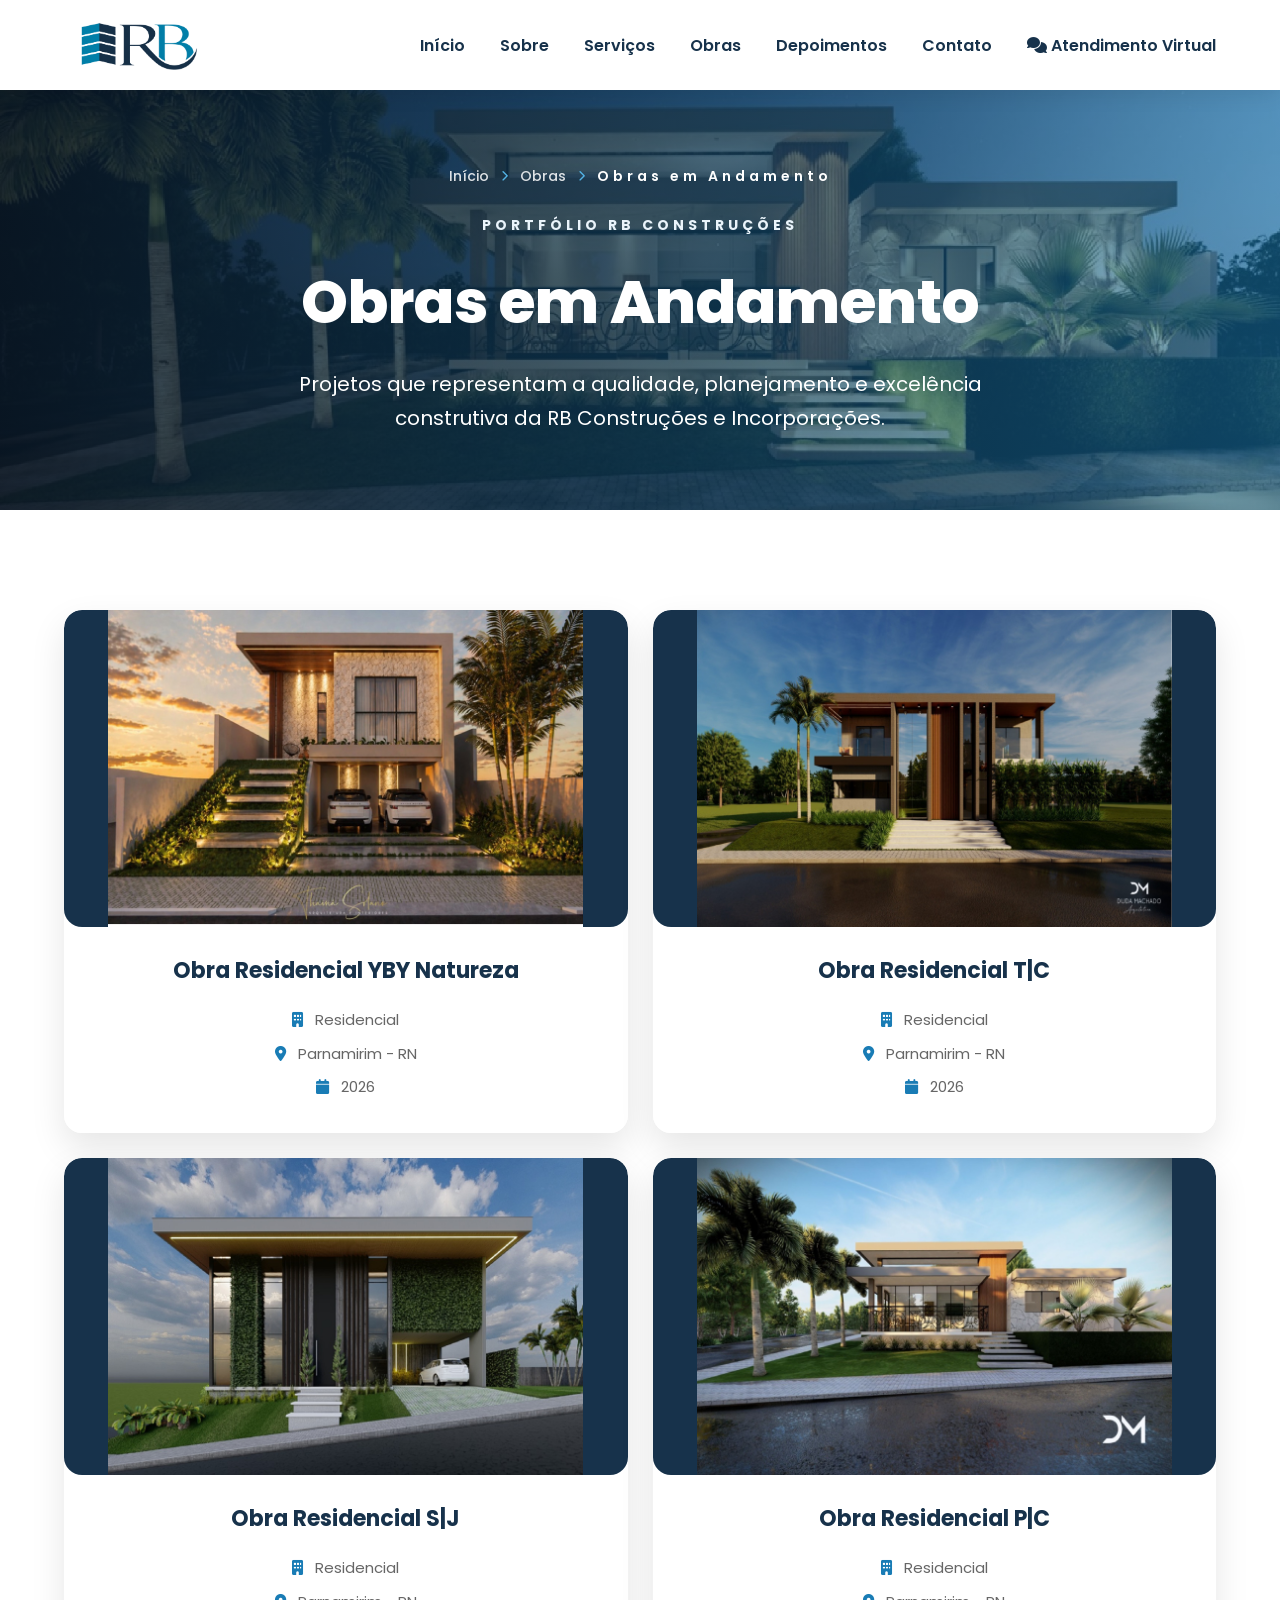
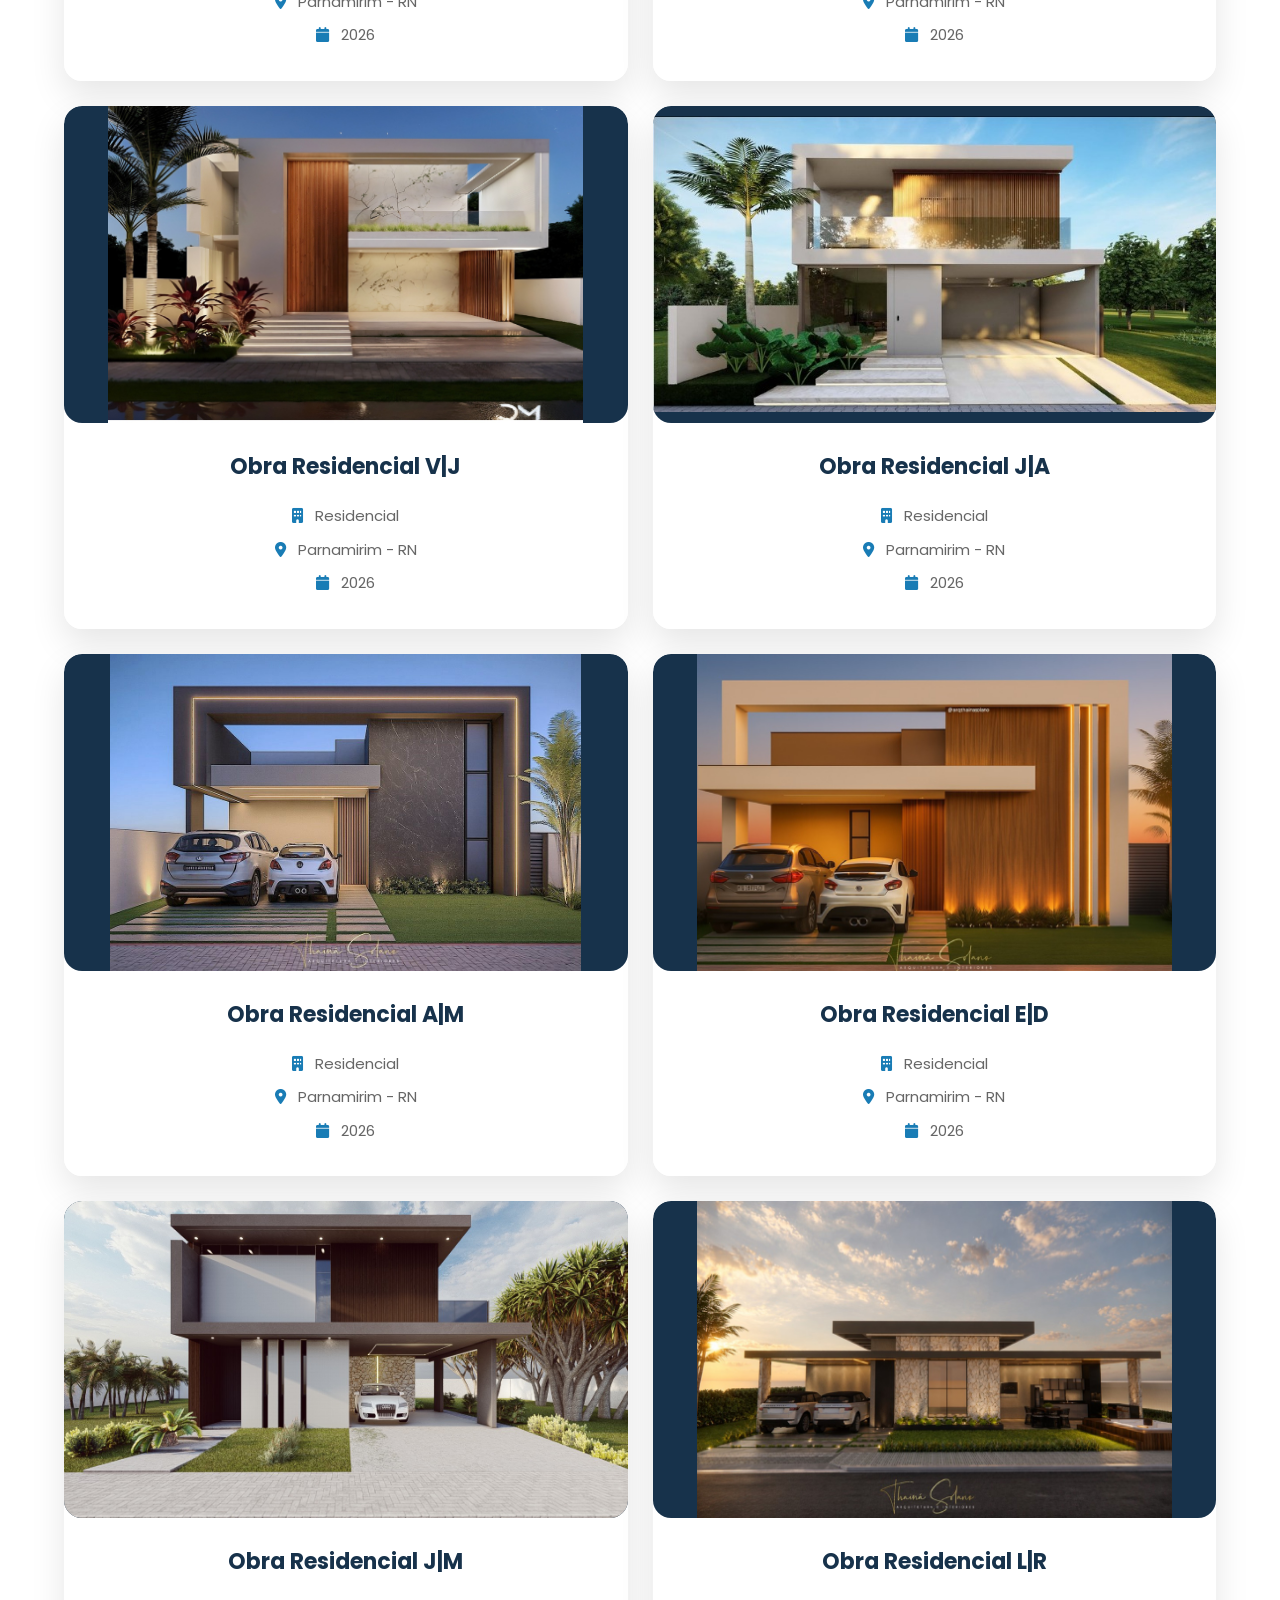
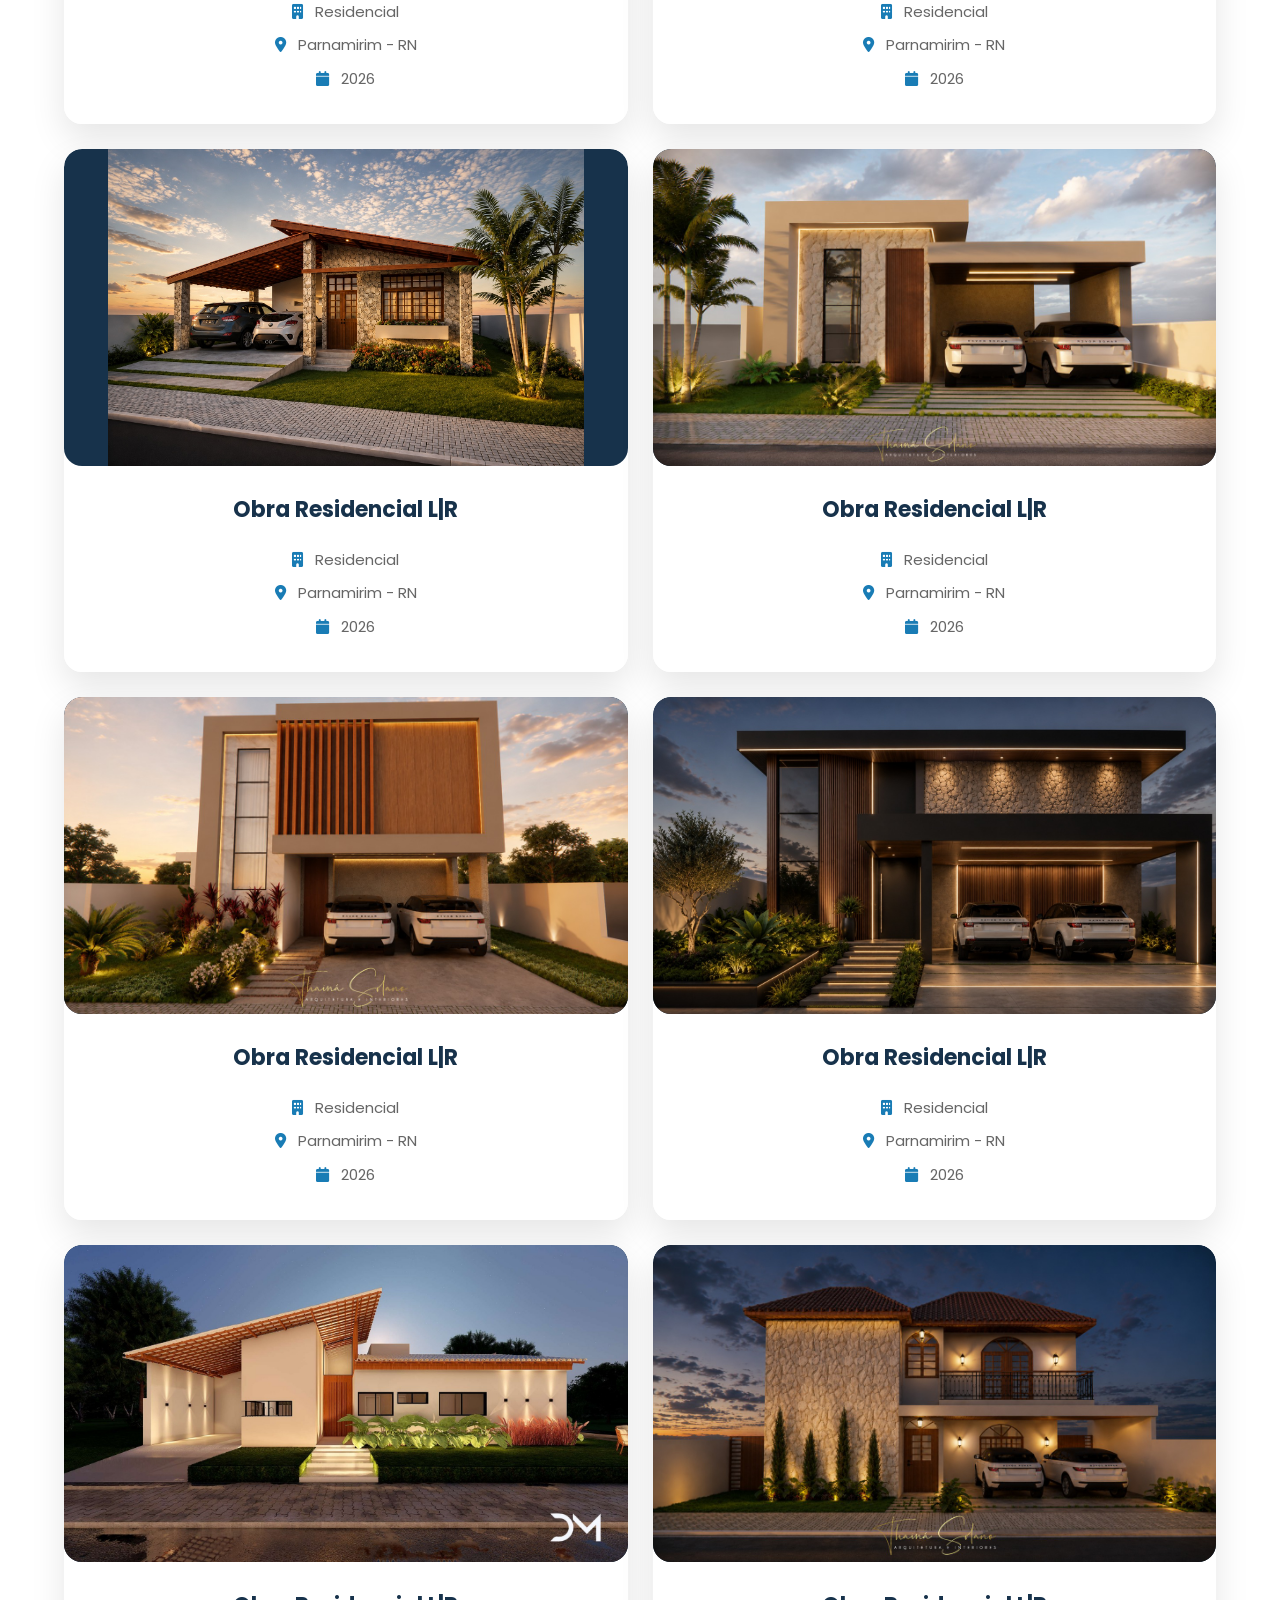
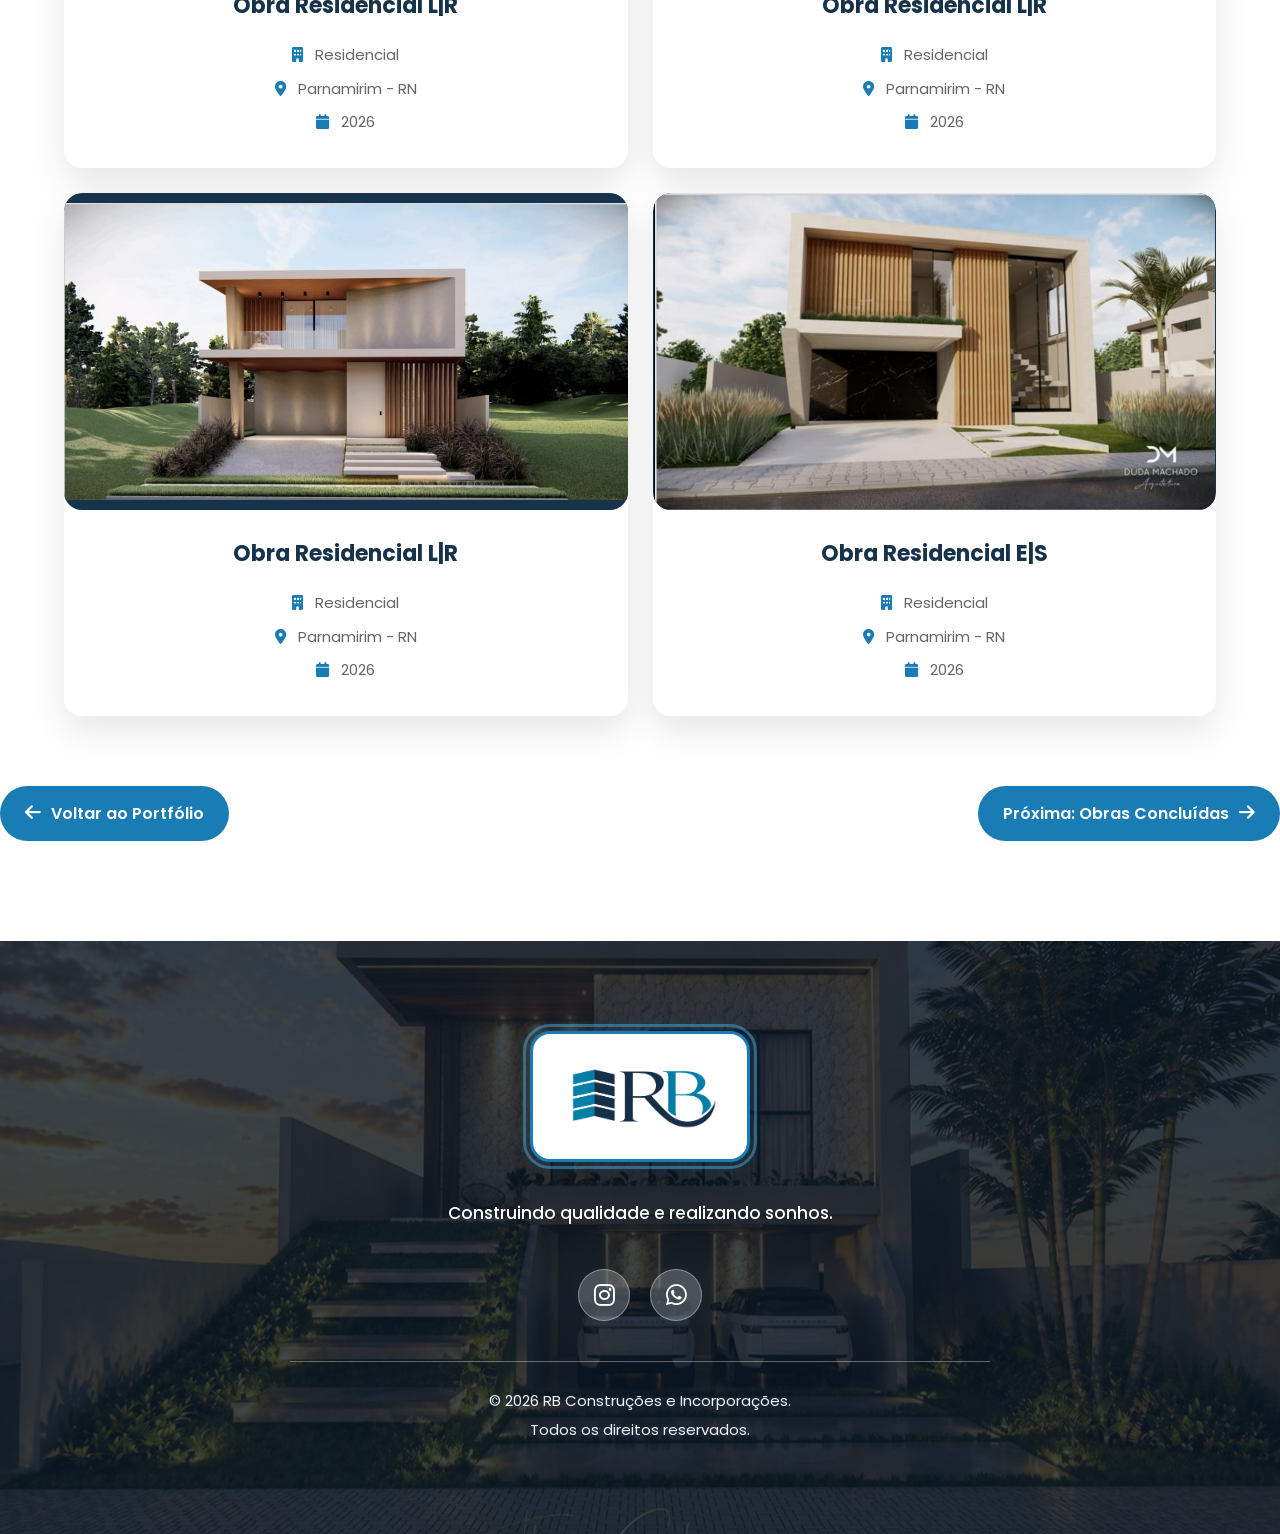
==== commit 6ab6d774: "Videos e ajuste de galeria" ====
--- a/paginas/obras-andamento.html
+++ b/paginas/obras-andamento.html
@@ -114,9 +114,6 @@
                 da RB Construções e Incorporações.
             </p>
         </div>
-
-    </section>
-
     </section>
     <!--GALERIA DE OBRAS-->
     <section class="animar">
@@ -386,6 +383,214 @@
 
                     <figcaption>
                         <strong>Obra Residencial L|R</strong>
+
+                        <span><i class="fa-solid fa-building"></i> Residencial</span>
+
+                        <span><i class="fa-solid fa-location-dot"></i> Parnamirim - RN</span>
+
+                        <span><i class="fa-solid fa-calendar"></i> 2026</span>
+                    </figcaption>
+                </figure>
+                                <!-- FOTO 11 -->
+                <figure class="obra">
+                    <div class="obra-imagem">
+                        <img src="../assets/andamento/obra11.jpeg" alt="Obra Residencial L|R">
+
+                        <div class="obra-overlay abrir-modal" data-galeria="andamento"
+                            data-img="../assets/andamento/obra11.jpeg" data-titulo="Obra Residencial L|R"
+                            data-tipo="Residencial" data-local="Parnamirim - RN" data-ano="2026"
+                            data-descricao="Em cada projeto buscamos imprimir a identidade dos proprietários trazendo caracteristicas únicas de volumetria e acabamento.">
+
+                            <i class="fa-solid fa-magnifying-glass"></i>
+
+                            <span>Visualizar obra</span>
+                        </div>
+                    </div>
+
+                    <figcaption>
+                        <strong>Obra Residencial L|R</strong>
+
+                        <span><i class="fa-solid fa-building"></i> Residencial</span>
+
+                        <span><i class="fa-solid fa-location-dot"></i> Parnamirim - RN</span>
+
+                        <span><i class="fa-solid fa-calendar"></i> 2026</span>
+                    </figcaption>
+                </figure>
+                                <!-- FOTO 12 -->
+                <figure class="obra">
+                    <div class="obra-imagem">
+                        <img src="../assets/andamento/obra12.jpeg" alt="Obra Residencial L|R">
+
+                        <div class="obra-overlay abrir-modal" data-galeria="andamento"
+                            data-img="../assets/andamento/obra12.jpeg" data-titulo="Obra Residencial L|R"
+                            data-tipo="Residencial" data-local="Parnamirim - RN" data-ano="2026"
+                            data-descricao="Em cada projeto buscamos imprimir a identidade dos proprietários trazendo caracteristicas únicas de volumetria e acabamento.">
+
+                            <i class="fa-solid fa-magnifying-glass"></i>
+
+                            <span>Visualizar obra</span>
+                        </div>
+                    </div>
+
+                    <figcaption>
+                        <strong>Obra Residencial L|R</strong>
+
+                        <span><i class="fa-solid fa-building"></i> Residencial</span>
+
+                        <span><i class="fa-solid fa-location-dot"></i> Parnamirim - RN</span>
+
+                        <span><i class="fa-solid fa-calendar"></i> 2026</span>
+                    </figcaption>
+                </figure>
+                                <!-- FOTO 13 -->
+                <figure class="obra">
+                    <div class="obra-imagem">
+                        <img src="../assets/andamento/obra13.jpeg" alt="Obra Residencial L|R">
+
+                        <div class="obra-overlay abrir-modal" data-galeria="andamento"
+                            data-img="../assets/andamento/obra13.jpeg" data-titulo="Obra Residencial L|R"
+                            data-tipo="Residencial" data-local="Parnamirim - RN" data-ano="2026"
+                            data-descricao="Em cada projeto buscamos imprimir a identidade dos proprietários trazendo caracteristicas únicas de volumetria e acabamento.">
+
+                            <i class="fa-solid fa-magnifying-glass"></i>
+
+                            <span>Visualizar obra</span>
+                        </div>
+                    </div>
+
+                    <figcaption>
+                        <strong>Obra Residencial L|R</strong>
+
+                        <span><i class="fa-solid fa-building"></i> Residencial</span>
+
+                        <span><i class="fa-solid fa-location-dot"></i> Parnamirim - RN</span>
+
+                        <span><i class="fa-solid fa-calendar"></i> 2026</span>
+                    </figcaption>
+                </figure>
+                <!-- FOTO 14 -->
+                <figure class="obra">
+                    <div class="obra-imagem">
+                        <img src="../assets/andamento/obra14.jpeg" alt="Obra Residencial L|R">
+
+                        <div class="obra-overlay abrir-modal" data-galeria="andamento"
+                            data-img="../assets/andamento/obra14.jpeg" data-titulo="Obra Residencial L|R"
+                            data-tipo="Residencial" data-local="Parnamirim - RN" data-ano="2026"
+                            data-descricao="Em cada projeto buscamos imprimir a identidade dos proprietários trazendo caracteristicas únicas de volumetria e acabamento.">
+
+                            <i class="fa-solid fa-magnifying-glass"></i>
+
+                            <span>Visualizar obra</span>
+                        </div>
+                    </div>
+
+                    <figcaption>
+                        <strong>Obra Residencial L|R</strong>
+
+                        <span><i class="fa-solid fa-building"></i> Residencial</span>
+
+                        <span><i class="fa-solid fa-location-dot"></i> Parnamirim - RN</span>
+
+                        <span><i class="fa-solid fa-calendar"></i> 2026</span>
+                    </figcaption>
+                </figure>
+                                <!-- FOTO 15 -->
+                <figure class="obra">
+                    <div class="obra-imagem">
+                        <img src="../assets/andamento/obra15.jpeg" alt="Obra Residencial L|R">
+
+                        <div class="obra-overlay abrir-modal" data-galeria="andamento"
+                            data-img="../assets/andamento/obra15.jpeg" data-titulo="Obra Residencial L|R"
+                            data-tipo="Residencial" data-local="Parnamirim - RN" data-ano="2026"
+                            data-descricao="Em cada projeto buscamos imprimir a identidade dos proprietários trazendo caracteristicas únicas de volumetria e acabamento.">
+
+                            <i class="fa-solid fa-magnifying-glass"></i>
+
+                            <span>Visualizar obra</span>
+                        </div>
+                    </div>
+
+                    <figcaption>
+                        <strong>Obra Residencial L|R</strong>
+
+                        <span><i class="fa-solid fa-building"></i> Residencial</span>
+
+                        <span><i class="fa-solid fa-location-dot"></i> Parnamirim - RN</span>
+
+                        <span><i class="fa-solid fa-calendar"></i> 2026</span>
+                    </figcaption>
+                </figure>
+                <!-- FOTO 16 -->
+                <figure class="obra">
+                    <div class="obra-imagem">
+                        <img src="../assets/andamento/obra16.jpeg" alt="Obra Residencial L|R">
+
+                        <div class="obra-overlay abrir-modal" data-galeria="andamento"
+                            data-img="../assets/andamento/obra16.jpeg" data-titulo="Obra Residencial L|R"
+                            data-tipo="Residencial" data-local="Parnamirim - RN" data-ano="2026"
+                            data-descricao="Em cada projeto buscamos imprimir a identidade dos proprietários trazendo caracteristicas únicas de volumetria e acabamento.">
+
+                            <i class="fa-solid fa-magnifying-glass"></i>
+
+                            <span>Visualizar obra</span>
+                        </div>
+                    </div>
+
+                    <figcaption>
+                        <strong>Obra Residencial L|R</strong>
+
+                        <span><i class="fa-solid fa-building"></i> Residencial</span>
+
+                        <span><i class="fa-solid fa-location-dot"></i> Parnamirim - RN</span>
+
+                        <span><i class="fa-solid fa-calendar"></i> 2026</span>
+                    </figcaption>
+                </figure>
+                <!-- FOTO 17 -->
+                <figure class="obra">
+                    <div class="obra-imagem">
+                        <img src="../assets/andamento/obra17.jpeg" alt="Obra Residencial L|R">
+
+                        <div class="obra-overlay abrir-modal" data-galeria="andamento"
+                            data-img="../assets/andamento/obra17.jpeg" data-titulo="Obra Residencial L|R"
+                            data-tipo="Residencial" data-local="Parnamirim - RN" data-ano="2026"
+                            data-descricao="Em cada projeto buscamos imprimir a identidade dos proprietários trazendo caracteristicas únicas de volumetria e acabamento.">
+
+                            <i class="fa-solid fa-magnifying-glass"></i>
+
+                            <span>Visualizar obra</span>
+                        </div>
+                    </div>
+
+                    <figcaption>
+                        <strong>Obra Residencial L|R</strong>
+
+                        <span><i class="fa-solid fa-building"></i> Residencial</span>
+
+                        <span><i class="fa-solid fa-location-dot"></i> Parnamirim - RN</span>
+
+                        <span><i class="fa-solid fa-calendar"></i> 2026</span>
+                    </figcaption>
+                </figure>
+                <!-- FOTO 18 -->
+                <figure class="obra">
+                    <div class="obra-imagem">
+                        <img src="../assets/andamento/obra18.jpeg" alt="Obra Residencial L|R">
+
+                        <div class="obra-overlay abrir-modal" data-galeria="andamento"
+                            data-img="../assets/andamento/obra18.jpeg" data-titulo="Obra Residencial E|S"
+                            data-tipo="Residencial" data-local="Parnamirim - RN" data-ano="2026"
+                            data-descricao="Em cada projeto buscamos imprimir a identidade dos proprietários trazendo caracteristicas únicas de volumetria e acabamento.">
+
+                            <i class="fa-solid fa-magnifying-glass"></i>
+
+                            <span>Visualizar obra</span>
+                        </div>
+                    </div>
+
+                    <figcaption>
+                        <strong>Obra Residencial E|S</strong>
 
                         <span><i class="fa-solid fa-building"></i> Residencial</span>
 
--- a/css/style.css
+++ b/css/style.css
@@ -1,4023 +1,826 @@
-/*==================================================
-RB CONSTRUÇÕES E INCORPORAÇÕES
-==================================================*/
-@import url('https://fonts.googleapis.com/css2?family=Poppins:wght@300;400;500;600;700;800&display=swap');
-
-:root {
-
-    --azul: #197CB5;
-
-    --azulEscuro: #17324B;
-
-    --azulClaro: #53B3E5;
-
-    --cinza: #F5F7FA;
-
-    --texto: #2F2F2F;
-
-    --branco: #FFFFFF;
-
-    --sombra: 0 15px 35px rgba(0, 0, 0, .10);
-
-    --radius: 18px;
-    --cor-principal: var(--azul);
-
-}
-
-#progresso {
-
-    position: fixed;
-    top: 0;
-    left: 0;
-    height: 4px;
-    width: 0%;
-    background: var(--azulClaro);
-    z-index: 99999;
-
-}
-
-* {
-
-    margin: 0;
-
-    padding: 0;
-
-    box-sizing: border-box;
-
-}
-
-html {
-
-    scroll-behavior: smooth;
-
-}
-
-section {
-
-    padding: 100px 0;
-
-}
-
-section:not(.hero) {
-
-    scroll-margin-top: 100px;
-
-}
-
-body {
-
-    font-family: 'Poppins', sans-serif;
-
-    background: white;
-
-    color: var(--texto);
-
-    overflow-x: hidden;
-
-}
-
-img {
-
-    display: block;
-
-    max-width: 100%;
-
-}
-
-a {
-
-    text-decoration: none;
-
-}
-
-.container {
-
-    width: 90%;
-
-    max-width: 1200px;
-
-    margin: auto;
-
-}
-
-header {
-    position: fixed;
-    top: 0;
-    left: 0;
-    width: 100%;
-    height: 90px;
-    display: flex;
-    align-items: center;
-    z-index: 9999;
-    transition: .35s;
-    background: #FFFFFF;
-    box-shadow: 0 5px 20px rgba(0, 0, 0, .08);
-}
-
-header.ativo {
-    background: #FFFFFF;
-    box-shadow: 0 5px 20px rgba(0, 0, 0, .08);
-}
-
-header .container {
-
-    display: flex;
-
-    justify-content: space-between;
-
-    align-items: center;
-
-}
-
-.logo img {
-
-    height: 65px;
-
-}
-
-nav {
-
-    display: flex;
-
-    gap: 35px;
-
-}
-
-nav a {
-    font-weight: 600;
-    color: var(--azulEscuro);
-    transition: .3s;
-    position: relative;
-}
-
-header.ativo nav a {
-
-    color: var(--azulEscuro);
-
-}
-
-nav a::after {
-
-    content: "";
-
-    position: absolute;
-
-    bottom: -8px;
-
-    left: 0;
-
-    width: 0;
-
-    height: 3px;
-
-    background: var(--azul);
-
-    transition: .3s;
-
-}
-
-nav a:hover::after {
-
-    width: 100%;
-
-}
-
-#menu-btn {
-    display: none;
-    border: none;
-    background: none;
-    font-size: 28px;
-    cursor: pointer;
-    color: var(--azulEscuro);
-}
-
-header.ativo #menu-btn {
-
-    color: var(--azulEscuro);
-
-}
-
-.hero {
-
-    position: relative;
-
-    height: 100vh;
-
-    overflow: hidden;
-
-    background-attachment: fixed;
-
-    margin-top: -5px;
-    padding-top: 5px;
-}
-
-.slider {
-
-    width: 100%;
-
-    height: 100%;
-
-    position: absolute;
-
-}
-
-.slide {
-
-    position: absolute;
-
-    width: 100%;
-
-    height: 100%;
-
-    opacity: 0;
-
-    transition: 1s;
-
-}
-
-.slide.ativo {
-
-    opacity: 1;
-
-}
-
-.slide img {
-
-    width: 100%;
-
-    height: 100%;
-
-    object-fit: cover;
-
-}
-
-.overlay {
-
-    position: absolute;
-    inset: 0;
-
-    background: linear-gradient(90deg,
+:root { --azul: #197CB5; --azulEscuro: #17324B; --azulClaro: #53B3E5; --cinza: #F5F7FA; --texto: #2F2F2F; --branco: #FFFFFF; --sombra: 0 15px 35px rgba(0, 0, 0, .10); --radius: 18px; }
+
+#progresso { position: fixed; top: 0; left: 0; height: 4px; width: 0%; background: var(--azulClaro); z-index: 99999; }
+
+* { margin: 0; padding: 0; box-sizing: border-box; }
+
+html { scroll-behavior: smooth; overflow-x: hidden; }
+
+section { padding: 100px 0; }
+
+section:not(.hero) { scroll-margin-top: 100px; }
+
+body { font-family: "Poppins", sans-serif; background: white; color: var(--texto); overflow-x: hidden; min-width: 320px; }
+
+img { display: block; max-width: 100%; }
+
+a { text-decoration: none; }
+
+.container { width: min(90%, 1200px); max-width: 1200px; margin: auto; }
+
+header { position: fixed; top: 0; left: 0; width: 100%; height: 90px; display: flex; align-items: center; z-index: 9999; transition: .35s; background: #FFFFFF; box-shadow: 0 5px 20px rgba(0, 0, 0, .08); }
+
+header.ativo { background: #FFFFFF; box-shadow: 0 5px 20px rgba(0, 0, 0, .08); }
+
+header .container { display: flex; justify-content: space-between; align-items: center; }
+
+.logo img { height: 72px; width: auto; display: block; }
+
+nav { display: flex; gap: 35px; }
+
+nav a { font-weight: 600; color: var(--azulEscuro); transition: .3s; position: relative; }
+
+header.ativo nav a { color: var(--azulEscuro); }
+
+nav a::after { content: ""; position: absolute; bottom: -8px; left: 0; width: 0; height: 3px; background: var(--azul); transition: .3s; }
+
+nav a:hover::after { width: 100%; }
+
+#menu-btn { display: none; border: none; background: none; font-size: 28px; cursor: pointer; color: var(--azulEscuro); }
+
+header.ativo #menu-btn { color: var(--azulEscuro); }
+
+.hero { position: relative; height: 100vh; overflow: hidden; background-attachment: fixed; margin-top: -5px; padding-top: 5px; }
+
+.slider { width: 100%; height: 100%; position: absolute; }
+
+.slide { position: absolute; width: 100%; height: 100%; opacity: 0; transition: 1s; }
+
+.slide.ativo { opacity: 1; }
+
+.slide img { width: 100%; height: 100%; object-fit: cover; }
+
+.overlay { position: absolute; inset: 0; background: linear-gradient(90deg,
             rgba(14, 28, 43, .88) 0%,
             rgba(18, 54, 82, .80) 40%,
             rgba(18, 74, 120, .55) 75%,
-            rgba(25, 124, 181, .30) 100%);
-
-}
-
-.hero-conteudo {
-
-    position: absolute;
-
-    top: 58%;
-
-    left: 8%;
-
-    transform: translateY(-50%);
-
-    color: white;
-
-    z-index: 5;
-
-    width: 650px;
-
-}
-
-.hero-conteudo span {
-
-    display: inline-block;
-
-    padding: 8px 18px;
-
-    border-radius: 50px;
-
-    background: rgba(255, 255, 255, .10);
-
-    backdrop-filter: blur(8px);
-
-    color: #EAF4FB;
-
-    font-weight: 700;
-
-    letter-spacing: 3px;
-
-}
-
-.hero-conteudo h1 {
-
-    font-size: clamp(42px, 5vw, 78px);
-
-    font-weight: 800;
-
-    text-shadow:
-
-        0 6px 18px rgba(0, 0, 0, .35);
-
-}
-
-.hero-conteudo p {
-
-    font-size: 22px;
-
-    max-width: 600px;
-
-    text-shadow:
-
-        0 3px 10px rgba(0, 0, 0, .25);
-
-}
-
-.slider-botoes {
-
-    position: absolute;
-
-    bottom: 40px;
-
-    left: 50%;
-
-    transform: translateX(-50%);
-
-    display: flex;
-
+            rgba(25, 124, 181, .30) 100%); }
+
+.hero-conteudo { position: absolute; top: 58%; left: 8%; transform: translateY(-50%); color: white; z-index: 5; width: 650px; }
+
+.hero-conteudo span { display: inline-block; padding: 8px 18px; border-radius: 50px; background: rgba(255, 255, 255, .10); backdrop-filter: blur(8px); color: #EAF4FB; font-weight: 700; letter-spacing: 3px; }
+
+.hero-conteudo h1 { font-size: clamp(42px, 5vw, 78px); font-weight: 800; text-shadow: 0 6px 18px rgba(0, 0, 0, .35); }
+
+.hero-conteudo p { font-size: 22px; max-width: 600px; text-shadow: 0 3px 10px rgba(0, 0, 0, .25); }
+
+.slider-botoes { position: absolute; bottom: 40px; left: 50%; transform: translateX(-50%); display: flex; gap: 25px; z-index: 5; }
+
+.indicador { width: 16px; height: 16px; background: rgba(255, 255, 255, .35); border-radius: 50%; opacity: .45; cursor: pointer; transition: .5s ease; }
+
+.indicador.ativo { opacity: 1; background: #197CB5; transform: scale(1.25); }
+
+.titulo { text-align: center; margin-bottom: 55px; padding-top: 0px; }
+
+.titulo span { font-size: 14px; font-weight: 700; letter-spacing: 3px; text-transform: uppercase; color: var(--azul); display: block; margin-bottom: 20px; }
+
+.titulo h2 { font-size: 42px; margin-top: 28px; color: var(--azulEscuro); }
+
+#sobre { background: linear-gradient(white,
+
+            #F8FBFD); }
+
+#servicos { background: linear-gradient(#F8FBFD,
+
+            white); }
+
+#obras { background: linear-gradient(white,
+
+            #F5F9FC); }
+
+#localizacao { background: linear-gradient(#F5F9FC,
+
+            white); }
+
+footer { position: relative; background: url("../assets/img/fundo.jpeg") center center/cover no-repeat; padding: 90px 0; overflow: hidden; }
+
+footer::before { content: ""; position: absolute; inset: 0; background: rgba(10, 25, 40, .78); }
+
+footer .container { position: relative; z-index: 2; }
+
+.logo-footer { width: 220px; margin: 0 auto 35px; padding: 18px; background: #FFFFFF; border-radius: 20px; border: 3px solid #197CB5; outline: 3px solid rgba(83, 179, 229, .45); outline-offset: 4px; box-shadow: 0 0 18px rgba(25, 124, 181, .30),
+        0 18px 45px rgba(0, 0, 0, .28); transition: all .35s ease; }
+
+.logo-footer:hover { transform: translateY(-4px); border-color: #53B3E5; outline-color: rgba(255, 255, 255, .85); box-shadow: 0 0 35px rgba(83, 179, 229, .60),
+        0 25px 60px rgba(0, 0, 0, .38); }
+
+footer p { color: #FFFFFF; text-align: center; font-size: 17px; line-height: 1.9; max-width: 650px; margin: auto; font-weight: 500; }
+
+footer .copyright { color: #EAF4FB; font-size: 15px; font-weight: 400; }
+
+.footer-social { display: flex; justify-content: center; gap: 20px; margin: 40px 0; }
+
+.footer-social a { width: 52px; height: 52px; border-radius: 50%; display: flex; justify-content: center; align-items: center; background: rgba(255, 255, 255, .22); color: #FFFFFF; font-size: 24px; border: 1px solid rgba(255, 255, 255, .35); transition: .35s; }
+
+.footer-social a:hover { background: #FFFFFF; color: var(--azul); transform: translateY(-6px); }
+
+footer hr { border: none; height: 1px; background: rgba(255, 255, 255, .35); margin: 40px auto 25px; max-width: 700px; }
+
+.sobre-grid { display: grid; grid-template-columns: 1fr 1fr; gap: 70px; align-items: center; }
+
+.sobre-imagem { height: 500px; display: flex; justify-content: center; align-items: center; overflow: hidden; }
+
+.sobre-imagem img { width: 450px; height: 450px; object-fit: contain; border-radius: 20px; transition: .6s; }
+
+.sobre-imagem:hover img { transform: scale(1.03); }
+
+.sobre-texto h3 { font-size: 38px; color: var(--azulEscuro); margin-bottom: 25px; }
+
+.sobre-texto p { font-size: 18px; line-height: 1.9; margin-bottom: 20px; color: #555; }
+
+.servicos-grid { display: grid; grid-template-columns: repeat(auto-fit, minmax(250px, 1fr)); gap: 30px; }
+
+.card { background: white; padding: 45px 30px; border-radius: 18px; text-align: center; box-shadow: var(--sombra); transition: .35s; border-top: 5px solid transparent; }
+
+.card:hover { transform: translateY(-12px); border-top: 5px solid var(--azul); }
+
+.card i { font-size: 55px; color: var(--azul); margin-bottom: 20px; }
+
+.card h3 { font-size: 24px; margin-bottom: 15px; color: var(--azulEscuro); }
+
+.card p { line-height: 1.7; color: #666; }
+
+.obra:hover figcaption { color: #1E88E5; }
+
+.obra:hover figcaption span { color: #1E88E5; }
+
+.obra:hover figcaption strong { color: #1E88E5; }
+
+.obras-grid { display: grid; grid-template-columns: repeat(auto-fit, minmax(320px, 1fr)); gap: 35px; margin-top: 60px; }
+
+.obra-card { display: flex; flex-direction: column; overflow: hidden; border-radius: 22px; background: #FFFFFF; box-shadow: 0 15px 35px rgba(0, 0, 0, .10); transition: .35s; text-decoration: none; }
+
+.obra-card:hover { transform: translateY(-10px); box-shadow: 0 25px 50px rgba(0, 0, 0, .18); }
+
+.obra-card-img { position: relative; overflow: hidden; aspect-ratio: 16 / 9; background: #f5f7fa; }
+
+.obra-card-img::before { content: ""; position: absolute; inset: 0; background: linear-gradient(
+        to top,
+        rgba(10, 25, 40, .88) 0%,
+        rgba(10, 25, 40, .45) 45%,
+        rgba(10, 25, 40, .05) 100%
+    ); z-index: 1; }
+
+.obra-card-img img { width: 100%; height: 100%; object-fit: cover; object-position: center; transition: transform .5s ease; }
+
+.obra-card:hover .obra-card-img img { transform: scale(1.05); }
+
+.obra-card-titulo { position: absolute; left: 25px; bottom: 25px; z-index: 2; }
+
+.obra-card-titulo h3 { color: #FFFFFF; font-size: 28px; font-weight: 700; text-shadow: 0 3px 12px rgba(0, 0, 0, .45); }
+
+.obra-card-info { padding: 24px 28px 28px; }
+
+.obra-card-info p { color: #666; line-height: 1.8; margin-bottom: 25px; }
+
+.obra-card-info span { display: inline-flex; align-items: center; gap: 10px; color: var(--azul); font-weight: 700; transition: .3s; }
+
+.obra-card:hover .obra-card-info span { gap: 18px; color: var(--azulEscuro); }
+
+.titulo-secao { text-align: center; margin-bottom: 55px; padding-top: 0px; }
+
+.titulo-secao span { color: #1E88E5; font-weight: 700; letter-spacing: 3px; font-size: 14px; }
+
+.titulo-secao h2 { font-size: 40px; margin: 15px 0; color: #17324B; }
+
+.titulo-secao p { max-width: 700px; margin: auto; color: #666; line-height: 1.8; }
+
+.galeria img:hover { transform: scale(1.05); filter: brightness(.78); }
+
+.mapa { border-radius: 20px; overflow: hidden; box-shadow: var(--sombra); }
+
+.mapa iframe { width: 100%; height: 500px; border: none; }
+
+.contato-grid { display: flex; justify-content: center; align-items: center; }
+
+.contato-info { background: white; padding: 45px; border-radius: 20px; box-shadow: var(--sombra); width: 100%; max-width: 700px; }
+
+.contato-info p { font-size: 20px; margin: 22px 0; display: flex; align-items: center; gap: 15px; }
+
+.contato-info i { color: var(--azul); font-size: 24px; width: 30px; text-align: center; }
+
+#topo { position: fixed; right: 30px; bottom: 30px; width: 58px; height: 58px; border-radius: 50%; background: var(--azul); display: flex; justify-content: center; align-items: center; color: white; font-size: 22px; box-shadow: var(--sombra); opacity: 0; pointer-events: none; transition: .4s; z-index: 999; }
+
+#topo.mostrar { opacity: 1; pointer-events: auto; }
+
+#topo:hover { background: var(--azulEscuro); transform: translateY(-5px); }
+
+nav a.selecionado { color: #53B3E5 !important; }
+
+.animar { opacity: 0; transform: translateY(60px); transition: 1s; }
+
+.animar.mostrar { opacity: 1; transform: translateY(0); }
+
+.seta { position: absolute; top: 50%; transform: translateY(-50%); width: 55px; height: 55px; background: rgba(255, 255, 255, .18); backdrop-filter: blur(10px); display: flex; justify-content: center; align-items: center; border-radius: 50%; cursor: pointer; transition: .35s; z-index: 20; color: white; font-size: 22px; }
+
+.seta:hover { background: rgba(255, 255, 255, .35); }
+
+.esquerda { left: 35px; }
+
+.direita { right: 35px; }
+
+.logo { padding: 0; background: transparent; border: none; border-radius: 0; }
+
+.navegacao-portfolio { display: flex; justify-content: space-between; align-items: center; gap: 20px; margin-top: 70px; }
+
+.navegacao-portfolio a { display: flex; align-items: center; gap: 10px; background: var(--azul); color: white; padding: 15px 25px; border-radius: 50px; font-weight: 600; transition: .35s; }
+
+.navegacao-portfolio a:hover { background: var(--azulEscuro); transform: translateY(-5px); }
+
+.navegacao-portfolio i { font-size: 18px; }
+
+.navegacao-empreendimento { padding: 50px 0 80px; }
+
+.navegacao-empreendimento .container { display: flex; justify-content: space-between; align-items: center; gap: 20px; }
+
+.navegacao-empreendimento a { display: inline-flex; align-items: center; gap: 10px; padding: 16px 30px; background: var(--azul); color: #fff; border-radius: 50px; text-decoration: none; font-weight: 600; transition: .35s; }
+
+.navegacao-empreendimento a:hover { background: var(--azulEscuro); transform: translateY(-4px); }
+
+.navegacao-empreendimento i { font-size: 18px; }
+
+.logo-empreendimento { width: 220px; max-width: 100%; display: block; margin-bottom: 25px; object-fit: contain; }
+
+.banner-interno { height: 420px; position: relative; display: flex; align-items: center; justify-content: center; text-align: center; background-size: cover; background-position: center; margin-top: 90px; }
+
+.banner-interno::before { content: ""; position: absolute; inset: 0; background: linear-gradient(90deg,
+            rgba(10, 25, 40, .85),
+            rgba(25, 124, 181, .55)); }
+
+.banner-conteudo { position: relative; z-index: 2; color: white; max-width: 800px; padding: 20px; }
+
+.banner-conteudo span { font-size: 14px; font-weight: 700; letter-spacing: 4px; color: #EAF4FB; }
+
+.banner-conteudo h1 { font-size: clamp(38px, 5vw, 60px); font-weight: 800; margin: 20px 0; }
+
+.banner-conteudo p { font-size: 20px; line-height: 1.7; }
+
+.breadcrumb { display: flex; justify-content: center; align-items: center; gap: 12px; font-size: 14px; font-weight: 500; margin-bottom: 25px; }
+
+.breadcrumb a { color: rgba(255, 255, 255, .85); transition: .3s; position: relative; }
+
+.breadcrumb a:hover { color: #FFFFFF; }
+
+.breadcrumb a::after { content: ""; position: absolute; bottom: -4px; left: 0; width: 0; height: 2px; background: var(--azulClaro); transition: .3s; }
+
+.breadcrumb a:hover::after { width: 100%; }
+
+.breadcrumb span { color: #FFFFFF; font-weight: 600; }
+
+.breadcrumb i { font-size: 11px; color: var(--azulClaro); }
+
+.obra:nth-child(2) { animation-delay: .2s; }
+
+.obra:nth-child(3) { animation-delay: .4s; }
+
+#execucao { background: var(--cinza); }
+
+.execucao-grid { display: grid; grid-template-columns: repeat(2, 1fr); gap: 35px; margin-top: 50px; }
+
+.execucao-card { background: var(--branco); border-radius: var(--radius); overflow: hidden; box-shadow: var(--sombra); transition: .4s ease; }
+
+.execucao-card:hover { transform: translateY(-8px); box-shadow: 0 20px 45px rgba(0, 0, 0, .15); }
+
+.execucao-imagem { position: relative; height: 320px; overflow: hidden; }
+
+.execucao-imagem img { width: 100%; height: 100%; object-fit: cover; transition: .5s ease; }
+
+.execucao-card:hover .execucao-imagem img { transform: scale(1.08); }
+
+.status { position: absolute; top: 20px; left: 20px; padding: 10px 20px; border-radius: 30px; color: white; font-size: .9rem; font-weight: 600; display: inline-flex; align-items: center; gap: 8px; }
+
+.status.andamento { background: #e8f5ec; color: #198754; }
+
+.status.final { background: #1f9d55; }
+
+.execucao-conteudo { padding: 30px; }
+
+.execucao-conteudo h3 { color: var(--azulEscuro); font-size: 1.5rem; margin-bottom: 12px; }
+
+.execucao-conteudo p { color: var(--texto); line-height: 1.7; }
+
+.local { color: var(--azul) !important; font-weight: 600; display: flex; align-items: center; gap: 8px; margin-bottom: 18px; }
+
+.informacoes-obra { display: grid; grid-template-columns: repeat(2, 1fr); gap: 20px; margin: 25px 0; }
+
+.informacoes-obra div { background: #f8fafc; padding: 18px; border-radius: 12px; display: flex; flex-direction: column; gap: 6px; }
+
+.informacoes-obra i { color: var(--azul); font-size: 1.2rem; }
+
+.informacoes-obra span { font-size: .85rem; color: #666; }
+
+.informacoes-obra strong { color: var(--azulEscuro); font-size: .95rem; }
+
+.progresso-obra { margin: 25px 0; }
+
+.barra-progresso { width: 100%; height: 12px; background: #ddd; border-radius: 20px; overflow: hidden; margin-bottom: 10px; }
+
+.barra-progresso span { display: block; height: 100%; background: var(--azul); border-radius: 20px; }
+
+.progresso-obra strong { color: var(--azulEscuro); font-size: .9rem; }
+
+.btn-obra { display: inline-flex; align-items: center; gap: 10px; background: var(--azul); color: white; padding: 14px 28px; border-radius: 30px; font-weight: 600; transition: .3s; }
+
+.btn-obra:hover { background: var(--azulEscuro); transform: translateX(5px); }
+
+.obra-detalhe { padding: 150px 0 80px; background: var(--cinza); }
+
+.obra-banner { width: 100%; height: 500px; overflow: hidden; border-radius: var(--radius); box-shadow: var(--sombra); margin-bottom: 40px; }
+
+.obra-banner img { width: 100%; height: 100%; object-fit: cover; }
+
+.obra-info { background: var(--branco); padding: 45px; border-radius: var(--radius); box-shadow: var(--sombra); }
+
+.obra-info h1 { color: var(--azulEscuro); font-size: 2.5rem; margin: 20px 0 10px; }
+
+.obra-info p { color: var(--texto); line-height: 1.8; font-size: 1rem; }
+
+.obra-info .local { color: var(--azul); font-weight: 600; margin-bottom: 25px; }
+
+.obra-info .status { position: relative; top: auto; left: auto; display: inline-flex; }
+
+.dados-obra { display: grid; grid-template-columns: repeat(4, 1fr); gap: 30px; margin: 35px 0; margin-top: 50px; }
+
+.dados-obra div { background: white; padding: 30px; border-radius: 18px; display: flex; flex-direction: column; gap: 8px; box-shadow: var(--sombra); text-align: center; }
+
+.dados-obra i { color: var(--azul); font-size: 30px; }
+
+.dados-obra span { color: #777; font-size: .9rem; }
+
+.dados-obra strong { color: var(--azulEscuro); }
+
+.obra-info .barra-progresso { width: 100%; height: 14px; background: #e5e7eb; border-radius: 20px; overflow: hidden; margin: 25px 0 35px; }
+
+.obra-info .barra-progresso span { display: block; height: 100%; background: linear-gradient(90deg,
+            var(--azul),
+            var(--azulClaro)); }
+
+.galeria-obra { padding: 90px 0; background: white; }
+
+.galeria-grid { display: grid; grid-template-columns: repeat(3, 1fr); gap: 25px; margin-top: 40px; }
+
+.galeria-grid img { width: 100%; height: 300px; object-fit: cover; border-radius: var(--radius); box-shadow: var(--sombra); transition: .3s; }
+
+.galeria-grid img:hover { transform: scale(1.04); }
+
+.obra-detalhe+footer { background: var(--azulEscuro); color: white; padding: 30px 0; text-align: center; }
+
+.pagina-banner { padding: 170px 0 90px; background: linear-gradient(135deg,
+            var(--azulEscuro),
+            var(--azul)); color: var(--branco); text-align: center; }
+
+.pagina-banner span { font-size: .9rem; font-weight: 600; letter-spacing: 2px; opacity: .9; }
+
+.pagina-banner h1 { font-size: 3rem; margin: 15px 0; font-weight: 700; }
+
+.pagina-banner p { max-width: 700px; margin: auto; line-height: 1.8; font-size: 1.05rem; opacity: .95; }
+
+.galeria-obras { padding: 90px 0; background: linear-gradient(#F5F9FC,
+            #FFFFFF); }
+
+.galeria-obras .titulo-secao { text-align: center; margin-bottom: 50px; }
+
+.galeria-obras .titulo-secao span { color: var(--azul); font-size: .9rem; font-weight: 700; letter-spacing: 2px; }
+
+.galeria-obras .titulo-secao h2 { color: var(--azulEscuro); font-size: 2.3rem; margin: 15px 0; }
+
+.galeria-obras .titulo-secao p { max-width: 700px; margin: auto; color: var(--texto); line-height: 1.7; }
+
+.galeria-obras .obras-grid { display: grid; grid-template-columns: 1fr; gap: 45px; margin-top: 60px; }
+
+.galeria-obras .obra-card { background: #FFFFFF; border-radius: 22px; overflow: hidden; box-shadow: var(--sombra); transition: .35s; display: grid; grid-template-columns: 420px 1fr; }
+
+.galeria-obras .obra-card:hover { transform: translateY(-8px); box-shadow: 0 22px 50px rgba(0, 0, 0, .16); }
+
+.galeria-obras .obra-card-img { height: 100%; min-height: 420px; }
+
+.galeria-obras .obra-card-img img { width: 100%; height: 100%; object-fit: cover; }
+
+.galeria-obras .obra-card-info { padding: 40px; }
+
+.galeria-obras .obra-card-info p { color: #555; line-height: 1.9; margin-bottom: 20px; }
+
+.galeria-obras .obra-card-info span { color: var(--azul); font-weight: 600; display: flex; align-items: center; gap: 10px; }
+
+.galeria-obras .obra-card-info span i { transition: .3s; }
+
+.galeria-obras .obra-card:hover .obra-card-info span i { transform: translateX(5px); }
+
+.obra-hero { padding-top: 110px; background: var(--cinza); }
+
+.obra-hero-imagem { height: 550px; overflow: hidden; }
+
+.obra-her-imagem img { width: 100%; height: 100%; object-fit: cover; }
+
+.obra-detalhes { padding: 80px 0; background: var(--branco); }
+
+.obra-cabecalho { text-align: center; max-width: 850px; margin: auto; }
+
+.obra-cabecalho h1 { font-size: 2.8rem; color: var(--azulEscuro); margin: 20px 0; }
+
+.obra-cabecalho p { line-height: 1.8; color: var(--texto); }
+
+.obra-local { color: var(--azul); font-weight: 600; }
+
+.dados-projeto { margin-top: 50px; display: grid; grid-template-columns: repeat(4, 1fr); gap: 25px; }
+
+.dados-projeto div { background: var(--cinza); padding: 30px; border-radius: var(--radius); text-align: center; }
+
+.dados-projeto i { font-size: 28px; color: var(--azul); margin-bottom: 15px; }
+
+.dados-projeto span { display: block; font-size: .85rem; color: #777; }
+
+.dados-projeto strong { display: block; margin-top: 8px; color: var(--azulEscuro); }
+
+.progresso-detalhe { margin-top: 40px; }
+
+.progresso-detalhe strong { display: block; margin-top: 10px; text-align: right; color: var(--azulEscuro); }
+
+.sobre-obra { padding: 90px 0; background: var(--cinza); }
+
+.texto-obra { max-width: 900px; margin: auto; }
+
+.texto-obra p { line-height: 1.9; color: var(--texto); margin-bottom: 20px; }
+
+.caracteristicas-obra { padding: 90px 0; }
+
+.caracteristicas-grid { display: grid; grid-template-columns: repeat(4, 1fr); gap: 25px; }
+
+.caracteristica-card { padding: 35px 25px; text-align: center; background: var(--branco); border-radius: var(--radius); box-shadow: var(--sombra); transition: .3s; }
+
+.caracteristica-card:hover { transform: translateY(-8px); }
+
+.caracteristica-card i { font-size: 35px; color: var(--azul); margin-bottom: 20px; }
+
+.caracteristica-card h3 { color: var(--azulEscuro); margin-bottom: 15px; }
+
+.caracteristica-card p { color: var(--texto); line-height: 1.7; }
+
+.linha-tempo { padding: 90px 0; background: var(--cinza); }
+
+.timeline { max-width: 850px; margin: auto; }
+
+.timeline-item { display: flex; gap: 25px; margin-bottom: 35px; }
+
+.timeline-icon { min-width: 55px; height: 55px; border-radius: 50%; background: #ddd; display: flex; align-items: center; justify-content: center; color: white; }
+
+.timeline-item.concluido .timeline-icon { background: #198754; }
+
+.timeline-item.atual .timeline-icon { background: var(--azul); }
+
+.timeline-content { background: white; padding: 20px 25px; border-radius: var(--radius); flex: 1; }
+
+.timeline-content h3 { color: var(--azulEscuro); margin-bottom: 10px; }
+
+.timeline-content p { color: var(--texto); line-height: 1.7; }
+
+.voltar-obras { padding-bottom: 80px; text-align: center; }
+
+.galeria-obras .obra-card-info h3 { color: var(--azulEscuro); font-size: 34px; margin-bottom: 18px; }
+
+.galeria-obras .local { display: inline-flex; align-items: center; gap: 10px; margin-bottom: 28px; color: var(--azul); font-weight: 600; }
+
+.galeria-obras .informacoes-obra { display: grid; grid-template-columns: repeat(2, 1fr); gap: 18px; margin: 30px 0; }
+
+.galeria-obras .informacoes-obra div { background: #F8FBFD; padding: 18px; border-radius: 14px; transition: .3s; }
+
+.galeria-obras .informacoes-obra div:hover { background: #EDF6FC; }
+
+.galeria-obras .informacoes-obra i { font-size: 22px; color: var(--azul); margin-bottom: 10px; }
+
+.galeria-obras .informacoes-obra span { display: block; color: #777; font-size: 14px; margin-bottom: 5px; }
+
+.galeria-obras .informacoes-obra strong { color: var(--azulEscuro); font-size: 16px; }
+
+.galeria-obras .btn-obra { margin-top: 30px; display: inline-flex; align-items: center; gap: 12px; }
+
+.galeria-obras .btn-obra i { transition: .3s; }
+
+.galeria-obras .btn-obra:hover i { transform: translateX(6px); }
+
+.btn-detalhes { display: inline-flex; align-items: center; gap: 10px; margin-top: 15px; padding: 10px 18px; background: var(--azul); color: white; border-radius: 30px; font-size: .9rem; transition: .3s; }
+
+.btn-detalhes:hover { background: var(--azulEscuro); transform: translateX(5px); }
+
+.detalhe-obra { padding: 100px 0; }
+
+.descricao-obra { margin-top: 60px; line-height: 1.8; }
+
+.galeria-detalhes { padding: 80px 0; }
+
+.galeria-detalhes .galeria { display: grid; grid-template-columns: repeat(3, 1fr); gap: 25px; }
+
+.galeria-detalhes img { width: 100%; height: 250px; object-fit: cover; border-radius: 18px; }
+
+.linha-evolucao { display: flex; justify-content: space-between; gap: 30px; margin-top: 50px; }
+
+.linha-evolucao div { flex: 1; padding: 30px; background: #fff; border-radius: 18px; box-shadow: var(--sombra); }
+
+.linha-evolucao span { font-size: 35px; font-weight: 700; color: var(--azul); }
+
+.localizacao-obra { padding: 100px 0; background: #f5f7fa; }
+
+.localizacao-box { max-width: 800px; margin: auto; background: #fff; padding: 40px; border-radius: 18px; display: flex; align-items: center; gap: 30px; box-shadow: var(--sombra); }
+
+.localizacao-icon { width: 80px; height: 80px; border-radius: 50%; background: var(--azul); color: #fff; display: flex; align-items: center; justify-content: center; font-size: 35px; }
+
+.localizacao-texto h3 { color: var(--azulEscuro); font-size: 24px; margin-bottom: 10px; }
+
+.localizacao-texto p { margin-bottom: 20px; color: var(--texto); }
+
+.btn-localizacao { display: inline-flex; align-items: center; gap: 10px; background: var(--azul); color: #fff; padding: 14px 25px; border-radius: 30px; text-decoration: none; transition: .3s; }
+
+.btn-localizacao:hover { background: var(--azulEscuro); transform: translateY(-3px); }
+
+#depoimentos { position: relative; padding: 100px 0; overflow: hidden; background: linear-gradient(135deg, #17324B 0%, #197CB5 55%, #53B3E5 100%); }
+
+#depoimentos::before { content: ""; position: absolute; width: 420px; height: 420px; border-radius: 50%; background: rgba(255,255,255,.06); top: -180px; right: -150px; filter: blur(10px); }
+
+#depoimentos::after { content: ""; position: absolute; width: 300px; height: 300px; border-radius: 50%; background: rgba(255,255,255,.05); bottom: -120px; left: -120px; filter: blur(10px); }
+
+#depoimentos .container { position: relative; z-index: 2; }
+
+#depoimentos .titulo-secao span { color: #8ED8FF; }
+
+#depoimentos .titulo-secao h2 { color: #FFF; }
+
+#depoimentos .titulo-secao p { color: rgba(255,255,255,.85); }
+
+.slider-track { display: flex; gap: 25px; overflow-x: auto; scroll-behavior: smooth; scrollbar-width: none; width: 100%; padding: 10px; }
+
+.slider-track::-webkit-scrollbar { display: none; }
+
+.video-depoimento { flex: 0 0 calc((100% - 50px)/3); background: #FFF; border-radius: 22px; overflow: hidden; box-shadow: 0 20px 45px rgba(0,0,0,.18); transition: .35s; }
+
+.video-depoimento:hover { transform: translateY(-8px); box-shadow: 0 30px 60px rgba(0,0,0,.25); }
+
+.video-box { width: 100%; aspect-ratio: 9/16; overflow: hidden; border-radius: 20px; background: #000; box-shadow: 0 15px 35px rgba(0,0,0,.18); }
+
+.video-box video { width: 100%; height: 100%; object-fit: cover; display: block; }
+
+.video-info { padding: 22px; margin-top: 0; text-align: center; }
+
+.video-info h3 { color: #17324B; margin-bottom: 10px; font-size: 20px; }
+
+.video-info p { color: #666; line-height: 1.6; }
+
+.slider-btn { width: 55px; height: 55px; border: none; border-radius: 50%; background: #fff; color: var(--cor-principal); font-size: 20px; cursor: pointer; box-shadow: 0 8px 25px rgba(0,0,0,.18); transition: .3s; position: absolute; top: 50%; transform: translateY(-50%); z-index: 20; }
+
+.slider-btn:hover { background: var(--cor-principal); color: #fff; transform: scale(1.08); }
+
+.empreendimento-page { padding: 100px 0 70px; background: #f8f9fb; }
+
+.empreendimento-grid { display: grid; grid-template-columns: 420px 1fr; gap: 60px; align-items: center; }
+
+.empreendimento-info .categoria { display: inline-flex; align-items: center; gap: 10px; padding: 8px 18px; background: var(--cor-principal); color: #fff; border-radius: 50px; font-size: .9rem; font-weight: 600; margin-bottom: 20px; }
+
+.empreendimento-info h2 { font-size: 2.6rem; color: var(--cor-principal); margin-bottom: 20px; }
+
+.empreendimento-info p { color: #555; line-height: 1.8; margin-bottom: 35px; }
+
+.dados { display: grid; gap: 18px; }
+
+.dados div { display: flex; align-items: center; gap: 15px; background: #fff; padding: 18px 22px; border-radius: 12px; box-shadow: 0 10px 25px rgba(0,0,0,.06); }
+
+.dados i { color: var(--cor-principal); width: 24px; font-size: 1.1rem; }
+
+.dados span { font-weight: 500; color: #333; }
+
+.slider-empreendimento { position: relative; display: flex; align-items: center; justify-content: center; }
+
+.slider-imagem { width: 100%; height: 600px; overflow: hidden; border-radius: 18px; background: #f5f5f5; display: flex; justify-content: center; align-items: center; box-shadow: 0 20px 45px rgba(0,0,0,.15); }
+
+.slider-imagem img { width: 100%; height: 100%; object-fit: cover; transition: opacity .35s ease; }
+
+.slider-btn:focus-visible, .slider-miniaturas img:focus-visible { outline: 3px solid var(--azul); outline-offset: 4px; }
+
+.prev { left: -28px; }
+
+.next { right: -28px; }
+
+.slider-indicadores { display: flex; justify-content: center; gap: 10px; margin-top: 28px; }
+
+.slider-indicadores span { width: 12px; height: 12px; border-radius: 50%; background: #c7c7c7; transition: .3s; }
+
+.slider-indicadores .ativo { background: var(--cor-principal); transform: scale(1.2); }
+
+.slider-miniaturas { display: flex; justify-content: center; gap: 15px; margin-top: 28px; flex-wrap: wrap; }
+
+.slider-miniaturas img { width: 110px; height: 75px; object-fit: cover; border-radius: 10px; cursor: pointer; transition: .3s; opacity: .7; border: 3px solid transparent; }
+
+.slider-miniaturas img:hover { opacity: 1; transform: translateY(-4px); }
+
+.slider-miniaturas .ativa { opacity: 1; border-color: var(--cor-principal); }
+
+.caracteristicas { padding: 90px 0; background: #fff; }
+
+.cards-caracteristicas { display: grid; grid-template-columns: repeat(auto-fit,minmax(240px,1fr)); gap: 30px; margin-top: 50px; }
+
+.card-caracteristica { background: #fff; border-radius: 16px; padding: 35px; text-align: center; box-shadow: 0 10px 35px rgba(0,0,0,.08); transition: .35s; }
+
+.card-caracteristica:hover { transform: translateY(-8px); }
+
+.card-caracteristica i { font-size: 2.6rem; color: var(--cor-principal); margin-bottom: 20px; }
+
+.card-caracteristica h3 { margin-bottom: 15px; color: var(--cor-principal); }
+
+.card-caracteristica p { color: #666; line-height: 1.7; }
+
+.contato-botao { display: flex; justify-content: center; margin-top: 45px; }
+
+.btn-whatsapp { display: inline-flex; align-items: center; gap: 12px; padding: 16px 34px; background: #25D366; color: #fff; text-decoration: none; border-radius: 50px; font-size: 1rem; font-weight: 600; transition: all .3s ease; box-shadow: 0 8px 20px rgba(37,211,102,.30); }
+
+.btn-whatsapp i { font-size: 1.5rem; }
+
+.btn-whatsapp:hover { background: #1EBE5D; transform: translateY(-3px); box-shadow: 0 12px 25px rgba(37,211,102,.40); }
+
+img, video, iframe { max-width: 100%; }
+
+@import url("https://fonts.googleapis.com/css2?family=Poppins:wght@300;400;500;600;700;800&display=swap");
+
+@keyframes mostrarObra {
+    to {
+        opacity: 1;
+
+        transform: translateY(0);
+    }
+}
+
+@keyframes abrirModal {
+    from {
+        transform: scale(.8);
+
+        opacity: 0;
+    }
+    to {
+        transform: scale(1);
+
+        opacity: 1;
+    }
+}
+
+/* ==================================================
+   GALERIA DE OBRAS — PADRÃO ÚNICO
+   ================================================== */
+.galeria {
+    display: grid;
+    grid-template-columns: repeat(2, minmax(0, 1fr));
     gap: 25px;
-
-    z-index: 5;
-
-}
-
-.indicador {
-
-    width: 16px;
-
-    height: 16px;
-
-    background: rgba(255, 255, 255, .35);
-
-    border-radius: 50%;
-
-    opacity: .45;
-
-    cursor: pointer;
-
-    transition: .5s ease;
-
-}
-
-.indicador.ativo {
-
-    opacity: 1;
-
-    background: #197CB5;
-
-    transform: scale(1.25);
-
-}
-
-.titulo {
-
-    text-align: center;
-
-    margin-bottom: 55px;
-
-    padding-top: 0px;
-
-}
-
-.titulo span {
-
-    font-size: 14px;
-
-    font-weight: 700;
-
-    letter-spacing: 3px;
-
-    text-transform: uppercase;
-
-    color: var(--azul);
-
-    display: block;
-
-    margin-bottom: 20px;
-
-}
-
-.titulo h2 {
-
-    font-size: 42px;
-
-    margin-top: 28px;
-
-    color: var(--azulEscuro);
-
-}
-
-#sobre {
-
-    background: linear-gradient(white,
-
-            #F8FBFD);
-
-}
-
-#servicos {
-
-    background: linear-gradient(#F8FBFD,
-
-            white);
-
-}
-
-#obras {
-
-    background: linear-gradient(white,
-
-            #F5F9FC);
-
-}
-
-#localizacao {
-
-    background: linear-gradient(#F5F9FC,
-
-            white);
-
-}
-
-footer {
-
-    position: relative;
-
-    background: url("../assets/img/fundo.jpeg") center center/cover no-repeat;
-
-    padding: 90px 0;
-
-    overflow: hidden;
-
-}
-
-footer::before {
-    content: "";
-    position: absolute;
-    inset: 0;
-    background: rgba(10, 25, 40, .78);
-}
-
-footer .container {
-
-    position: relative;
-
-    z-index: 2;
-
-}
-
-.logo-footer {
-    width: 220px;
-    margin: 0 auto 35px;
-    padding: 18px;
-    background: #FFFFFF;
-    border-radius: 20px;
-
-    /* Borda principal */
-    border: 3px solid #197CB5;
-
-    /* Segunda moldura */
-    outline: 3px solid rgba(83, 179, 229, .45);
-    outline-offset: 4px;
-
-    box-shadow:
-        0 0 18px rgba(25, 124, 181, .30),
-        0 18px 45px rgba(0, 0, 0, .28);
-
-    transition: all .35s ease;
-}
-
-.logo-footer:hover {
-    transform: translateY(-4px);
-
-    border-color: #53B3E5;
-
-    outline-color: rgba(255, 255, 255, .85);
-
-    box-shadow:
-        0 0 35px rgba(83, 179, 229, .60),
-        0 25px 60px rgba(0, 0, 0, .38);
-}
-
-footer p {
-    color: #FFFFFF;
-    text-align: center;
-    font-size: 17px;
-    line-height: 1.9;
-    max-width: 650px;
-    margin: auto;
-    font-weight: 500;
-}
-
-footer .copyright {
-    color: #EAF4FB;
-    font-size: 15px;
-    font-weight: 400;
-}
-
-.footer-social {
-    display: flex;
-    justify-content: center;
-    gap: 20px;
-    margin: 40px 0;
-}
-
-.footer-social a {
-    width: 52px;
-    height: 52px;
-    border-radius: 50%;
-    display: flex;
-    justify-content: center;
-    align-items: center;
-    background: rgba(255, 255, 255, .22);
-    color: #FFFFFF;
-    font-size: 24px;
-    border: 1px solid rgba(255, 255, 255, .35);
-    transition: .35s;
-}
-
-.footer-social a:hover {
-    background: #FFFFFF;
-    color: var(--azul);
-    transform: translateY(-6px);
-}
-
-footer hr {
-    border: none;
-    height: 1px;
-    background: rgba(255, 255, 255, .35);
-    margin: 40px auto 25px;
-    max-width: 700px;
-}
-
-/*==================================================
-SOBRE
-==================================================*/
-.sobre-grid {
-
-    display: grid;
-
-    grid-template-columns: 1fr 1fr;
-
-    gap: 70px;
-
-    align-items: center;
-
-}
-
-.sobre-imagem {
-    height: 500px;
-    display: flex;
-    justify-content: center;
-    align-items: center;
-    overflow: hidden;
-}
-
-.sobre-imagem img {
-    width: 450px;
-    height: 450px;
-    object-fit: contain;
-    border-radius: 20px;
-    transition: .6s;
-}
-
-.sobre-imagem:hover img {
-    transform: scale(1.03);
-}
-
-.sobre-texto h3 {
-
-    font-size: 38px;
-
-    color: var(--azulEscuro);
-
-    margin-bottom: 25px;
-
-}
-
-.sobre-texto p {
-
-    font-size: 18px;
-
-    line-height: 1.9;
-
-    margin-bottom: 20px;
-
-    color: #555;
-
-}
-
-/*==================================================
-SERVIÇOS
-==================================================*/
-.servicos-grid {
-
-    display: grid;
-
-    grid-template-columns: repeat(auto-fit, minmax(250px, 1fr));
-
-    gap: 30px;
-
-}
-
-.card {
-
-    background: white;
-
-    padding: 45px 30px;
-
-    border-radius: 18px;
-
-    text-align: center;
-
-    box-shadow: var(--sombra);
-
-    transition: .35s;
-
-    border-top: 5px solid transparent;
-
-}
-
-.card:hover {
-
-    transform: translateY(-12px);
-
-    border-top: 5px solid var(--azul);
-
-}
-
-.card i {
-
-    font-size: 55px;
-
-    color: var(--azul);
-
-    margin-bottom: 20px;
-
-}
-
-.card h3 {
-
-    font-size: 24px;
-
-    margin-bottom: 15px;
-
-    color: var(--azulEscuro);
-
-}
-
-.card p {
-
-    line-height: 1.7;
-
-    color: #666;
-
-}
-
-/*==================================================
-GALERIA
-==================================================*/
-.galeria {
-
-    display: grid;
-
-    grid-template-columns: repeat(2, 1fr);
-
-    gap: 25px;
-
-}
-
-.galeria img {
-
-    width: 100%;
-
-    height: 330px;
-
-    object-fit: cover;
-
-    border-radius: 18px;
-
-    cursor: pointer;
-
-    transition: .45s;
-
-    box-shadow: var(--sombra);
-
-}
-
+}
 .obra {
-    display: flex;
-
-    flex-direction: column;
-
-    overflow: hidden;
-
-    border-radius: 18px;
-
-    box-shadow: var(--sombra);
-
-    transition: .4s;
-
-}
-
-.obra img {
-    transition: .4s;
-
-}
-
-.obra:hover img {
-
-    transform: scale(1.08);
-
-}
-
-.obra:hover {
-
-    transform: translateY(-8px);
-
-    box-shadow: 0 25px 45px rgba(0, 0, 0, .18);
-
-}
-
-.obra figcaption {
-
-    padding-top: 18px;
-
-    line-height: 1.7;
-
-    text-align: center;
-
-    transition: .3s;
-
-}
-
-.obra:hover figcaption {
-
-    color: #1E88E5;
-
-}
-
-.obra:hover figcaption span {
-
-    color: #1E88E5;
-
-}
-
-.obra:hover figcaption strong {
-
-    color: #1E88E5;
-
-}
-
-.obra figcaption strong {
-
-    display: block;
-
-    margin-bottom: 8px;
-
-    font-size: 18px;
-
-    color: var(--azulEscuro);
-
-}
-
-.obra figcaption span {
-
-    display: block;
-
-    font-size: 15px;
-
-    color: #666;
-
-    line-height: 1.6;
-
-}
-
-.obra figcaption i {
-
-    color: #1E88E5;
-
-    margin-right: 6px;
-
-}
-
-/*==================================================
-CARDS - PORTFÓLIO
-==================================================*/
-.obras-grid {
-    display: grid;
-    grid-template-columns: repeat(auto-fit, minmax(320px, 1fr));
-    gap: 35px;
-    margin-top: 60px;
-}
-
-.obra-card {
     display: flex;
     flex-direction: column;
     overflow: hidden;
-    border-radius: 22px;
-    background: #FFFFFF;
-    box-shadow: 0 15px 35px rgba(0, 0, 0, .10);
-    transition: .35s;
-    text-decoration: none;
-}
-
-.obra-card:hover {
-    transform: translateY(-10px);
-    box-shadow: 0 25px 50px rgba(0, 0, 0, .18);
-}
-
-/*==================================================
-IMAGEM DO CARD
-==================================================*/
-.obra-card-img {
+    border-radius: 18px;
+    background: var(--branco);
+    box-shadow: var(--sombra);
+    transition: .4s ease;
+    opacity: 0;
+    transform: translateY(40px);
+    animation: mostrarObra .8s forwards;
+}
+.obra:nth-child(2) { animation-delay: .2s; }
+.obra:nth-child(3) { animation-delay: .4s; }
+.obra:hover {
+    transform: translateY(-8px);
+    box-shadow: 0 25px 45px rgba(0, 0, 0, .18);
+}
+.obra-imagem {
     position: relative;
+    width: 100%;
+    aspect-ratio: 16 / 9;
     overflow: hidden;
-    aspect-ratio: 16 / 9;
-    background: #f5f7fa;
-}
-
-.obra-card-img::before {
-    content: "";
+    border-radius: 18px;
+    background: var(--azulEscuro);
+    display: flex;
+    align-items: center;
+    justify-content: center;
+}
+.obra-imagem > img {
+    width: 100%;
+    height: 100%;
+    object-fit: contain;
+    object-position: center;
+    display: block;
+    transition: transform .5s ease, filter .5s ease;
+}
+.obra-imagem:hover > img {
+    transform: scale(1.03);
+    filter: brightness(.78);
+}
+.obra-overlay {
     position: absolute;
     inset: 0;
-    background: linear-gradient(to top,
-            rgba(10, 25, 40, .88) 0%,
-            rgba(10, 25, 40, .45) 45%,
-            rgba(10, 25, 40, .05) 100%);
-    z-index: 1;
-}
-
-.obra-card-img img {
-    width: 100%;
-    height: 100%;
-    object-fit: cover;
+    display: flex;
+    flex-direction: column;
+    justify-content: center;
+    align-items: center;
+    gap: 15px;
+    background: rgba(23, 50, 75, .75);
+    color: #fff;
+    opacity: 0;
+    transition: .4s;
+    cursor: pointer;
+}
+.obra-imagem:hover .obra-overlay { opacity: 1; }
+.obra-overlay i { font-size: 45px; color: #fff; }
+.obra-overlay span { font-weight: 600; font-size: 18px; }
+.obra figcaption {
+    padding: 25px;
+    text-align: center;
+    line-height: 1.7;
+    background: var(--branco);
+}
+.obra figcaption strong {
+    display: block;
+    font-size: 22px;
+    color: var(--azulEscuro);
+    margin-bottom: 18px;
+}
+.obra figcaption span {
+    display: block;
+    color: #666;
+    margin: 8px 0;
+    font-size: 15px;
+}
+.obra figcaption i { color: var(--azul); margin-right: 8px; }
+.obra:hover figcaption strong,
+.obra:hover figcaption span { color: #1E88E5; }
+
+@keyframes mostrarObra {
+    to { opacity: 1; transform: translateY(0); }
+}
+
+/* ==================================================
+   MODAL DE PROJETO — SEM CORTE DA IMAGEM
+   ================================================== */
+.modal-projeto {
+    position: fixed;
+    inset: 0;
+    background: rgba(0, 0, 0, .85);
+    display: none;
+    justify-content: center;
+    align-items: center;
+    z-index: 999999;
+    padding: 20px;
+}
+.modal-projeto.ativo { display: flex; }
+.modal-conteudo {
+    position: relative;
+    width: 95vw;
+    max-width: 1200px;
+    max-height: 95vh;
+    background: #fff;
+    border-radius: 25px;
+    overflow: auto;
+    padding: 25px;
+    display: flex;
+    flex-direction: column;
+    align-items: center;
+    animation: abrirModal .35s ease;
+}
+.modal-img {
+    display: block;
+    width: auto;
+    height: auto;
+    max-width: 90vw;
+    max-height: 70vh;
+    object-fit: contain;
     object-position: center;
-    transition: transform .5s ease;
-}
-
-.obra-card:hover .obra-card-img img {
-    transform: scale(1.05);
-}
-
-/*==================================================
-TÍTULO SOBRE A IMAGEM
-==================================================*/
-.obra-card-titulo {
-    position: absolute;
-    left: 25px;
-    bottom: 25px;
-    z-index: 2;
-}
-
-.obra-card-titulo h3 {
-    color: #FFFFFF;
-    font-size: 28px;
-    font-weight: 700;
-    text-shadow: 0 3px 12px rgba(0, 0, 0, .45);
-}
-
-/*==================================================
-INFORMAÇÕES DO CARD
-==================================================*/
-.obra-card-info {
-    padding: 24px 28px 28px;
-}
-
-.obra-card-info p {
-    color: #666;
-    line-height: 1.8;
-    margin-bottom: 25px;
-}
-
-.obra-card-info span {
-    display: inline-flex;
-    align-items: center;
-    gap: 10px;
-    color: var(--azul);
-    font-weight: 700;
-    transition: .3s;
-}
-
-.obra-card:hover .obra-card-info span {
-    gap: 18px;
-    color: var(--azulEscuro);
-}
-
-.titulo-secao {
-
-    text-align: center;
-
-    margin-bottom: 55px;
-
-    padding-top: 0px;
-
-}
-
-.titulo-secao span {
-
-    color: #1E88E5;
-
-    font-weight: 700;
-
-    letter-spacing: 3px;
-
-    font-size: 14px;
-
-}
-
-.titulo-secao h2 {
-
-    font-size: 40px;
-
-    margin: 15px 0;
-
-    color: #17324B;
-
-}
-
-.titulo-secao p {
-
-    max-width: 700px;
-
-    margin: auto;
-
-    color: #666;
-
-    line-height: 1.8;
-
-}
-
-.galeria img:hover {
-
-    transform: scale(1.05);
-
-    filter: brightness(.78);
-
-}
-
-/*==================================================
-MAPA
-==================================================*/
-.mapa {
-
-    border-radius: 20px;
-
-    overflow: hidden;
-
-    box-shadow: var(--sombra);
-
-}
-
-.mapa iframe {
-
-    width: 100%;
-
-    height: 500px;
-
-    border: none;
-
-}
-
-/*==================================================
-CONTATO
-==================================================*/
-.contato-grid {
-
-    display: flex;
-
-    justify-content: center;
-
-    align-items: center;
-
-}
-
-.contato-info {
-
-    background: white;
-
-    padding: 45px;
-
-    border-radius: 20px;
-
-    box-shadow: var(--sombra);
-
-    width: 100%;
-
-    max-width: 700px;
-
-}
-
-.contato-info p {
-
-    font-size: 20px;
-
-    margin: 22px 0;
-
-    display: flex;
-
-    align-items: center;
-
-    gap: 15px;
-
-}
-
-.contato-info i {
-
-    color: var(--azul);
-
-    font-size: 24px;
-
-    width: 30px;
-
-    text-align: center;
-
-}
-
-/*==================================================
-BOTÃO TOPO
-==================================================*/
-#topo {
-
-    position: fixed;
-
-    right: 30px;
-
-    bottom: 30px;
-
-    width: 58px;
-
-    height: 58px;
-
-    border-radius: 50%;
-
-    background: var(--azul);
-
-    display: flex;
-
-    justify-content: center;
-
-    align-items: center;
-
-    color: white;
-
-    font-size: 22px;
-
-    box-shadow: var(--sombra);
-
-    opacity: 0;
-
-    pointer-events: none;
-
-    transition: .4s;
-
-    z-index: 999;
-
-}
-
-#topo.mostrar {
-
-    opacity: 1;
-
-    pointer-events: auto;
-
-}
-
-#topo:hover {
-
-    background: var(--azulEscuro);
-
-    transform: translateY(-5px);
-
-}
-
-/*==================================================
-RESPONSIVO
-==================================================*/
-
-/*========================================
-MENU MOBILE
-========================================*/
-
-/*========================================
-MENU SELECIONADO
-========================================*/
-nav a.selecionado {
-
-    color: #53B3E5 !important;
-
-}
-
-/*========================================
-LIGHTBOX
-========================================*/
+    border-radius: 12px;
+}
+.modal-info { width: 100%; padding: 25px 10px 5px; text-align: center; }
+.modal-info h2 { color: var(--azulEscuro); font-size: 30px; margin-bottom: 20px; }
+.modal-info p { margin: 10px 0; color: #555; line-height: 1.7; }
+.modal-info i { color: var(--azul); }
+.fechar-modal {
+    position: absolute; right: 20px; top: 20px;
+    width: 45px; height: 45px; border: none; border-radius: 50%;
+    background: #fff; color: var(--azulEscuro); font-size: 22px;
+    cursor: pointer; z-index: 10;
+}
+.fechar-modal:hover { background: var(--azul); color: #fff; }
+.modal-anterior, .modal-proximo {
+    position: absolute; top: 45%; transform: translateY(-50%);
+    width: 50px; height: 50px; border-radius: 50%; border: none;
+    background: rgba(255, 255, 255, .9); color: var(--azulEscuro);
+    font-size: 22px; cursor: pointer; z-index: 5; transition: .3s;
+}
+.modal-anterior { left: 20px; }
+.modal-proximo { right: 20px; }
+.modal-anterior:hover, .modal-proximo:hover { background: var(--azul); color: #fff; }
+@keyframes abrirModal { from { transform: scale(.8); opacity: 0; } to { transform: scale(1); opacity: 1; } }
+
+/* ==================================================
+   LIGHTBOX
+   ================================================== */
 .lightbox {
-
-    position: fixed;
-
-    left: 0;
-
-    top: 0;
-
-    width: 100%;
-
-    height: 100%;
-
-    background: rgba(0, 0, 0, .88);
-
-    display: flex;
-
-    justify-content: center;
-
-    align-items: center;
-
-    z-index: 999999;
-
-    cursor: pointer;
-
-}
-
+    position: fixed; inset: 0; width: 100%; height: 100%;
+    background: rgba(0, 0, 0, .88); display: flex;
+    justify-content: center; align-items: center; z-index: 999999;
+    cursor: pointer; padding: 20px;
+}
 .lightbox img {
-
-    max-width: 90%;
-
-    max-height: 90%;
-
-    border-radius: 20px;
-
-    box-shadow: 0 15px 40px rgba(0, 0, 0, .35);
-
-}
-
-/*========================================
-ANIMAÇÃO DAS SEÇÕES
-========================================*/
-.animar {
-
-    opacity: 0;
-
-    transform: translateY(60px);
-
-    transition: 1s;
-
-}
-
-.animar.mostrar {
-
-    opacity: 1;
-
-    transform: translateY(0);
-
-}
-
-/*==================================================
-SETAS DO CARROSSEL
-==================================================*/
-.seta {
-
-    position: absolute;
-
-    top: 50%;
-
-    transform: translateY(-50%);
-
-    width: 55px;
-
-    height: 55px;
-
-    background: rgba(255, 255, 255, .18);
-
-    backdrop-filter: blur(10px);
-
-    display: flex;
-
-    justify-content: center;
-
-    align-items: center;
-
-    border-radius: 50%;
-
-    cursor: pointer;
-
-    transition: .35s;
-
-    z-index: 20;
-
-    color: white;
-
-    font-size: 22px;
-
-}
-
-.seta:hover {
-
-    background: rgba(255, 255, 255, .35);
-
-}
-
-.esquerda {
-
-    left: 35px;
-
-}
-
-.direita {
-
-    right: 35px;
-
-}
-
-.logo {
-    padding: 0;
-    background: transparent;
-    border: none;
-    border-radius: 0;
-}
-
-.logo img {
-    height: 72px;
-    width: auto;
-    display: block;
-}
-
-/*==================================================
-NAVEGAÇÃO ENTRE GALERIAS
-==================================================*/
-.navegacao-portfolio {
-
-    display: flex;
-
-    justify-content: space-between;
-
-    align-items: center;
-
-    gap: 20px;
-
-    margin-top: 70px;
-
-}
-
-.navegacao-portfolio a {
-
-    display: flex;
-
-    align-items: center;
-
-    gap: 10px;
-
-    background: var(--azul);
-
-    color: white;
-
-    padding: 15px 25px;
-
-    border-radius: 50px;
-
-    font-weight: 600;
-
-    transition: .35s;
-
-}
-
-.navegacao-portfolio a:hover {
-
-    background: var(--azulEscuro);
-
-    transform: translateY(-5px);
-
-}
-
-.navegacao-portfolio i {
-
-    font-size: 18px;
-
-}
-
-/*=====================================================
-NAVEGAÇÃO DO EMPREENDIMENTO
-=====================================================*/
-
-.navegacao-empreendimento {
-
-    padding: 50px 0 80px;
-}
-
-.navegacao-empreendimento .container {
-
-    display: flex;
-
-    justify-content: space-between;
-
-    align-items: center;
-
-    gap: 20px;
-}
-
-.navegacao-empreendimento a {
-
-    display: inline-flex;
-
-    align-items: center;
-
-    gap: 10px;
-
-    padding: 16px 30px;
-
-    background: var(--azul);
-
-    color: #fff;
-
-    border-radius: 50px;
-
-    text-decoration: none;
-
-    font-weight: 600;
-
-    transition: .35s;
-}
-
-.navegacao-empreendimento a:hover {
-
-    background: var(--azulEscuro);
-
-    transform: translateY(-4px);
-}
-
-.navegacao-empreendimento i {
-
-    font-size: 18px;
-}
-
-/* Responsivo */
-
-/*=====================================================
-LOGO DO EMPREENDIMENTO
-=====================================================*/
-
-.logo-empreendimento {
-
-    width: 220px;
-
-    max-width: 100%;
-
-    display: block;
-
-    margin-bottom: 25px;
-
-    object-fit: contain;
-}
-
-/*==================================================
-BANNER PÁGINAS INTERNAS
-==================================================*/
-.banner-interno {
-
-    height: 420px;
-
-    position: relative;
-
-    display: flex;
-
-    align-items: center;
-
-    justify-content: center;
-
-    text-align: center;
-
-    background-size: cover;
-
-    background-position: center;
-
-    margin-top: 90px;
-
-}
-
-.banner-interno::before {
-
-    content: "";
-
-    position: absolute;
-
-    inset: 0;
-
-    background: linear-gradient(90deg,
-            rgba(10, 25, 40, .85),
-            rgba(25, 124, 181, .55));
-
-}
-
-.banner-conteudo {
-
-    position: relative;
-
-    z-index: 2;
-
-    color: white;
-
-    max-width: 800px;
-
-    padding: 20px;
-
-}
-
-.banner-conteudo span {
-
-    font-size: 14px;
-
-    font-weight: 700;
-
-    letter-spacing: 4px;
-
-    color: #EAF4FB;
-
-}
-
-.banner-conteudo h1 {
-
-    font-size: clamp(38px, 5vw, 60px);
-
-    font-weight: 800;
-
-    margin: 20px 0;
-
-}
-
-.banner-conteudo p {
-
-    font-size: 20px;
-
-    line-height: 1.7;
-
-}
-
-/*==================================================
-BREADCRUMB
-==================================================*/
-.breadcrumb {
-
-    display: flex;
-
-    justify-content: center;
-
-    align-items: center;
-
-    gap: 12px;
-
-    font-size: 14px;
-
-    font-weight: 500;
-
-    margin-bottom: 25px;
-
-}
-
-.breadcrumb a {
-
-    color: rgba(255, 255, 255, .85);
-
-    transition: .3s;
-
-    position: relative;
-
-}
-
-.breadcrumb a:hover {
-
-    color: #FFFFFF;
-
-}
-
-.breadcrumb a::after {
-
-    content: "";
-
-    position: absolute;
-
-    bottom: -4px;
-
-    left: 0;
-
-    width: 0;
-
-    height: 2px;
-
-    background: var(--azulClaro);
-
-    transition: .3s;
-
-}
-
-.breadcrumb a:hover::after {
-
-    width: 100%;
-
-}
-
-.breadcrumb span {
-
-    color: #FFFFFF;
-
-    font-weight: 600;
-
-}
-
-.breadcrumb i {
-
-    font-size: 11px;
-
-    color: var(--azulClaro);
-
-}
-
-/*==================================================
-GALERIA PROFISSIONAL
-==================================================*/
-.obra {
-
-    opacity: 0;
-
-    transform: translateY(40px);
-
-    animation: mostrarObra .8s forwards;
-
-}
-
-.obra:nth-child(2) {
-
-    animation-delay: .2s;
-
-}
-
-.obra:nth-child(3) {
-    animation-delay: .4s;
-}
-
-@keyframes mostrarObra {
-    to {
-        opacity: 1;
-
-        transform: translateY(0);
-    }
-}
-
-.obra-imagem {
-
-    position: relative;
-
-    overflow: hidden;
-
-    border-radius: 18px;
-
-}
-
-.obra-imagem img {
-
-    width: 100%;
-
-    height: 330px;
-
-    object-fit: cover;
-
-    transition: .5s;
-
-}
-
-.obra-overlay {
-
-    position: absolute;
-
-    inset: 0;
-
-    display: flex;
-
-    flex-direction: column;
-
-    justify-content: center;
-
-    align-items: center;
-
-    gap: 15px;
-
-    background: rgba(23, 50, 75, .75);
-
-    color: white;
-
-    opacity: 0;
-
-    transition: .4s;
-
-}
-
-.obra-overlay i {
-
-    font-size: 45px;
-
-    color: white;
-
-}
-
-.obra-overlay span {
-
-    font-weight: 600;
-
-    font-size: 18px;
-
-}
-
-.obra-imagem:hover img {
-
-    transform: scale(1.08);
-
-}
-
-.obra-imagem:hover .obra-overlay {
-
-    opacity: 1;
-
-}
-
-.obra figcaption {
-
-    padding: 25px;
-
-    text-align: center;
-
-}
-
-.obra figcaption strong {
-
-    display: block;
-
-    font-size: 22px;
-
-    color: var(--azulEscuro);
-
-    margin-bottom: 18px;
-
-}
-
-.obra figcaption span {
-
-    display: block;
-
-    color: #666;
-
-    margin: 8px 0;
-
-    font-size: 15px;
-
-}
-
-.obra figcaption i {
-
-    color: var(--azul);
-
-    margin-right: 8px;
-
-}
-
-/*==================================================
-MODAL DE PROJETO
-==================================================*/
-.modal-projeto {
-
-    position: fixed;
-
-    inset: 0;
-
-    background: rgba(0, 0, 0, .85);
-
-    display: none;
-
-    justify-content: center;
-
-    align-items: center;
-
-    z-index: 999999;
-
-    padding: 20px;
-
-}
-
-.modal-projeto.ativo {
-
-    display: flex;
-
-}
-
-.modal-conteudo {
-
-    background: white;
-
-    max-width: 900px;
-
-    width: 100%;
-
-    border-radius: 25px;
-
-    overflow: hidden;
-
-    position: relative;
-
-    animation: abrirModal .35s ease;
-
-}
-
-@keyframes abrirModal {
-    from {
-        transform: scale(.8);
-
-        opacity: 0;
-    }
-
-    to {
-        transform: scale(1);
-
-        opacity: 1;
-    }
-}
-
-.modal-img {
-
-    width: 100%;
-
-    height: 400px;
-
-    object-fit: cover;
-
-}
-
-.modal-info {
-
-    padding: 35px;
-
-}
-
-.modal-info h2 {
-
-    color: var(--azulEscuro);
-
-    font-size: 30px;
-
-    margin-bottom: 20px;
-
-}
-
-.modal-info p {
-
-    margin: 10px 0;
-
-    color: #555;
-
-    line-height: 1.7;
-
-}
-
-.modal-info i {
-
-    color: var(--azul);
-
-}
-
-.fechar-modal {
-
-    position: absolute;
-
-    right: 20px;
-
-    top: 20px;
-
-    width: 45px;
-
-    height: 45px;
-
-    border: none;
-
-    border-radius: 50%;
-
-    background: white;
-
-    color: var(--azulEscuro);
-
-    font-size: 22px;
-
-    cursor: pointer;
-
-    z-index: 2;
-
-}
-
-.fechar-modal:hover {
-
-    background: var(--azul);
-
-    color: white;
-
-}
-
-/*==================================================
-NAVEGAÇÃO MODAL
-==================================================*/
-.modal-anterior,
-.modal-proximo {
-
-    position: absolute;
-
-    top: 45%;
-
-    transform: translateY(-50%);
-
-    width: 50px;
-
-    height: 50px;
-
-    border-radius: 50%;
-
-    border: none;
-
-    background: rgba(255, 255, 255, .9);
-
-    color: var(--azulEscuro);
-
-    font-size: 22px;
-
-    cursor: pointer;
-
-    z-index: 5;
-
-    transition: .3s;
-
-}
-
-.modal-anterior {
-
-    left: 20px;
-
-}
-
-.modal-proximo {
-
-    right: 20px;
-
-}
-
-.modal-anterior:hover,
-.modal-proximo:hover {
-
-    background: var(--azul);
-
-    color: white;
-
-}
-
-/* =========================================
-   OBRAS EM EXECUÇÃO
-========================================== */
-#execucao {
-
-    background: var(--cinza);
-
-}
-
-.execucao-grid {
-
-    display: grid;
-
-    grid-template-columns: repeat(2, 1fr);
-
-    gap: 35px;
-
-    margin-top: 50px;
-
-}
-
-/* CARD */
-.execucao-card {
-
-    background: var(--branco);
-
-    border-radius: var(--radius);
-
-    overflow: hidden;
-
-    box-shadow: var(--sombra);
-
-    transition: .4s ease;
-
-}
-
-.execucao-card:hover {
-
-    transform: translateY(-8px);
-
-    box-shadow: 0 20px 45px rgba(0, 0, 0, .15);
-
-}
-
-/* IMAGEM */
-.execucao-imagem {
-
-    position: relative;
-
-    height: 320px;
-
-    overflow: hidden;
-
-}
-
-.execucao-imagem img {
-
-    width: 100%;
-
-    height: 100%;
-
-    object-fit: cover;
-
-    transition: .5s ease;
-
-}
-
-.execucao-card:hover .execucao-imagem img {
-
-    transform: scale(1.08);
-
-}
-
-/* STATUS */
-.status {
-
-    position: absolute;
-
-    top: 20px;
-
-    left: 20px;
-
-    padding: 10px 18px;
-
-    border-radius: 30px;
-
-    color: white;
-
-    font-size: .85rem;
-
-    font-weight: 600;
-
-    display: flex;
-
-    align-items: center;
-
-    gap: 8px;
-
-}
-
-.status.andamento {
-
-    background: #197CB5;
-
-}
-
-.status.final {
-
-    background: #1f9d55;
-
-}
-
-/* CONTEÚDO */
-.execucao-conteudo {
-
-    padding: 30px;
-
-}
-
-.execucao-conteudo h3 {
-
-    color: var(--azulEscuro);
-
-    font-size: 1.5rem;
-
-    margin-bottom: 12px;
-
-}
-
-.execucao-conteudo p {
-
-    color: var(--texto);
-
-    line-height: 1.7;
-
-}
-
-/* LOCALIZAÇÃO */
-.local {
-
-    color: var(--azul) !important;
-
-    font-weight: 600;
-
-    display: flex;
-
-    align-items: center;
-
-    gap: 8px;
-
-    margin-bottom: 18px;
-
-}
-
-/* INFORMAÇÕES */
-.informacoes-obra {
-
-    display: grid;
-
-    grid-template-columns: repeat(2, 1fr);
-
-    gap: 20px;
-
-    margin: 25px 0;
-
-}
-
-.informacoes-obra div {
-
-    background: #f8fafc;
-
-    padding: 18px;
-
-    border-radius: 12px;
-
-    display: flex;
-
-    flex-direction: column;
-
-    gap: 6px;
-
-}
-
-.informacoes-obra i {
-
-    color: var(--azul);
-
-    font-size: 1.2rem;
-
-}
-
-.informacoes-obra span {
-
-    font-size: .85rem;
-
-    color: #666;
-
-}
-
-.informacoes-obra strong {
-
-    color: var(--azulEscuro);
-
-    font-size: .95rem;
-
-}
-
-/* BARRA DE PROGRESSO */
-.progresso-obra {
-
-    margin: 25px 0;
-
-}
-
-.barra-progresso {
-
-    width: 100%;
-
-    height: 12px;
-
-    background: #e5e7eb;
-
-    border-radius: 20px;
-
-    overflow: hidden;
-
-    margin-bottom: 10px;
-
-}
-
-.barra-progresso span {
-
-    display: block;
-
-    height: 100%;
-
-    background: linear-gradient(90deg,
-            var(--azul),
-            var(--azulClaro));
-
-    border-radius: 20px;
-}
-
-.progresso-obra strong {
-
-    color: var(--azulEscuro);
-
-    font-size: .9rem;
-
-}
-
-/* BOTÃO */
-.btn-obra {
-
-    display: inline-flex;
-
-    align-items: center;
-
-    gap: 10px;
-
-    background: var(--azul);
-
-    color: white;
-
-    padding: 12px 25px;
-
-    border-radius: 30px;
-
-    font-weight: 600;
-
-    transition: .3s ease;
-
-}
-
-.btn-obra:hover {
-
-    background: var(--azulEscuro);
-
-    transform: translateX(5px);
-
-}
-
-/* RESPONSIVIDADE */
-
-/* =========================================
-   PÁGINA DETALHE DAS OBRAS
-========================================== */
-.obra-detalhe {
-
-    padding: 150px 0 80px;
-
-    background: var(--cinza);
-
-}
-
-.obra-banner {
-
-    width: 100%;
-
-    height: 500px;
-
-    overflow: hidden;
-
-    border-radius: var(--radius);
-
-    box-shadow: var(--sombra);
-
-    margin-bottom: 40px;
-
-}
-
-.obra-banner img {
-
-    width: 100%;
-
-    height: 100%;
-
-    object-fit: cover;
-
-}
-
-/* INFORMAÇÕES DA OBRA */
-.obra-info {
-
-    background: var(--branco);
-
-    padding: 45px;
-
-    border-radius: var(--radius);
-
-    box-shadow: var(--sombra);
-
-}
-
-.obra-info h1 {
-
-    color: var(--azulEscuro);
-
-    font-size: 2.5rem;
-
-    margin: 20px 0 10px;
-
-}
-
-.obra-info p {
-
-    color: var(--texto);
-
-    line-height: 1.8;
-
-    font-size: 1rem;
-
-}
-
-.obra-info .local {
-
-    color: var(--azul);
-
-    font-weight: 600;
-
-    margin-bottom: 25px;
-
-}
-
-/* STATUS */
-.obra-info .status {
-
-    position: relative;
-
-    top: auto;
-
-    left: auto;
-
-    display: inline-flex;
-
-}
-
-/* DADOS DA OBRA */
-.dados-obra {
-
-    display: grid;
-
-    grid-template-columns: repeat(3, 1fr);
-
-    gap: 25px;
-
-    margin: 35px 0;
-
-}
-
-.dados-obra div {
-
-    background: #f8fafc;
-
-    padding: 25px;
-
-    border-radius: 15px;
-
-    display: flex;
-
-    flex-direction: column;
-
-    gap: 8px;
-
-}
-
-.dados-obra i {
-
-    color: var(--azul);
-
-    font-size: 1.5rem;
-
-}
-
-.dados-obra span {
-
-    color: #777;
-
-    font-size: .9rem;
-
-}
-
-.dados-obra strong {
-
-    color: var(--azulEscuro);
-
-}
-
-/* BARRA DE PROGRESSO */
-.obra-info .barra-progresso {
-
-    width: 100%;
-
-    height: 14px;
-
-    background: #e5e7eb;
-
-    border-radius: 20px;
-
-    overflow: hidden;
-
-    margin: 25px 0 35px;
-
-}
-
-.obra-info .barra-progresso span {
-
-    display: block;
-
-    height: 100%;
-
-    background: linear-gradient(90deg,
-            var(--azul),
-            var(--azulClaro));
-
-}
-
-/* GALERIA */
-.galeria-obra {
-
-    padding: 80px 0;
-
-    background: white;
-
-}
-
-.galeria-grid {
-
-    display: grid;
-
-    grid-template-columns: repeat(3, 1fr);
-
-    gap: 25px;
-
-    margin-top: 40px;
-
-}
-
-.galeria-grid img {
-
-    width: 100%;
-
-    height: 280px;
-
-    object-fit: cover;
-
-    border-radius: 15px;
-
-    box-shadow: var(--sombra);
-
-    transition: .4s ease;
-
-}
-
-.galeria-grid img:hover {
-
-    transform: scale(1.05);
-
-}
-
-/* FOOTER DA PÁGINA */
-.obra-detalhe+footer {
-
-    background: var(--azulEscuro);
-
-    color: white;
-
-    padding: 30px 0;
-
-    text-align: center;
-
-}
-
-/* RESPONSIVO */
-
-/* =========================================
-   BANNER PÁGINAS INTERNAS
-========================================= */
-.pagina-banner {
-
-    padding: 170px 0 90px;
-
-    background: linear-gradient(135deg,
-            var(--azulEscuro),
-            var(--azul));
-
-    color: var(--branco);
-
-    text-align: center;
-
-}
-
-.pagina-banner span {
-
-    font-size: .9rem;
-
-    font-weight: 600;
-
-    letter-spacing: 2px;
-
-    opacity: .9;
-
-}
-
-.pagina-banner h1 {
-
-    font-size: 3rem;
-
-    margin: 15px 0;
-
-    font-weight: 700;
-
-}
-
-.pagina-banner p {
-
-    max-width: 700px;
-
-    margin: auto;
-
-    line-height: 1.8;
-
-    font-size: 1.05rem;
-
-    opacity: .95;
-
-}
-
-/* =========================================
-   GALERIA DE OBRAS INTERNAS
-========================================= */
-.galeria-obras {
-
-    padding: 90px 0;
-
-    background: var(--cinza);
-
-}
-
-.galeria-obras .titulo-secao {
-
-    text-align: center;
-
-    margin-bottom: 50px;
-
-}
-
-.galeria-obras .titulo-secao span {
-
-    color: var(--azul);
-
-    font-size: .9rem;
-
-    font-weight: 700;
-
-    letter-spacing: 2px;
-
-}
-
-.galeria-obras .titulo-secao h2 {
-
-    color: var(--azulEscuro);
-
-    font-size: 2.3rem;
-
-    margin: 15px 0;
-
-}
-
-.galeria-obras .titulo-secao p {
-
-    max-width: 700px;
-
-    margin: auto;
-
-    color: var(--texto);
-
-    line-height: 1.7;
-
-}
-
-/* =========================================
-   AJUSTES DOS CARDS NAS PÁGINAS INTERNAS
-========================================= */
-.galeria-obras .obras-grid {
-
-    display: grid;
-
-    grid-template-columns: repeat(2, 1fr);
-
-    gap: 35px;
-
-}
-
-.galeria-obras .obra-card {
-
-    background: var(--branco);
-
-    border-radius: var(--radius);
-
-    overflow: hidden;
-
-    box-shadow: var(--sombra);
-
-    transition: .4s ease;
-
-}
-
-.galeria-obras .obra-card:hover {
-
-    transform: translateY(-8px);
-
-}
-
-.galeria-obras .obra-card-img {
-
-    height: 350px;
-
-}
-
-.galeria-obras .obra-card-img img {
-
-    width: 100%;
-
-    height: 100%;
-
-    object-fit: cover;
-
-}
-
-.galeria-obras .obra-card-info {
-    padding: 30px;
-}
-
-.galeria-obras .obra-card-info p {
-
-    color: var(--texto);
-
-    line-height: 1.7;
-
-    margin-bottom: 20px;
-
-}
-
-.galeria-obras .obra-card-info span {
-
-    color: var(--azul);
-
-    font-weight: 600;
-
-    display: flex;
-
-    align-items: center;
-
-    gap: 10px;
-}
-
-.galeria-obras .obra-card-info span i {
-    transition: .3s;
-}
-
-.galeria-obras .obra-card:hover .obra-card-info span i {
-    transform: translateX(5px);
-}
-
-/* =========================================
-   RESPONSIVIDADE
-========================================= */
-
-/* =========================================
-   PÁGINA DE DETALHAMENTO DE OBRA
-========================================= */
-/* HERO DA OBRA */
-.obra-hero {
-
-    padding-top: 110px;
-
-    background: var(--cinza);
-
-}
-
-.obra-hero-imagem {
-
-    height: 550px;
-
-    overflow: hidden;
-
-}
-
-.obra-her-imagem img {
-
-    width: 100%;
-
-    height: 100%;
-
-    object-fit: cover;
-
-}
-
-/* =========================================
-   INFORMAÇÕES DA OBRA
-========================================= */
-.obra-detalhes {
-
-    padding: 80px 0;
-
-    background: var(--branco);
-
-}
-
-.obra-cabecalho {
-
-    text-align: center;
-
-    max-width: 850px;
-
-    margin: auto;
-
-}
-
-.obra-cabecalho h1 {
-
-    font-size: 2.8rem;
-
-    color: var(--azulEscuro);
-
-    margin: 20px 0;
-
-}
-
-.obra-cabecalho p {
-
-    line-height: 1.8;
-
-    color: var(--texto);
-
-}
-
-.obra-local {
-
-    color: var(--azul);
-
-    font-weight: 600;
-
-}
-
-.status {
-
-    display: inline-flex;
-
-    align-items: center;
-
-    gap: 8px;
-
-    padding: 10px 20px;
-
-    border-radius: 30px;
-
-    font-size: .9rem;
-
-    font-weight: 600;
-
-}
-
-.status.andamento {
-
-    background: #e8f5ec;
-
-    color: #198754;
-
-}
-
-/* DADOS DO PROJETO */
-.dados-projeto {
-
-    margin-top: 50px;
-
-    display: grid;
-
-    grid-template-columns: repeat(4, 1fr);
-
-    gap: 25px;
-
-}
-
-.dados-projeto div {
-
-    background: var(--cinza);
-
-    padding: 30px;
-
-    border-radius: var(--radius);
-
-    text-align: center;
-
-}
-
-.dados-projeto i {
-
-    font-size: 28px;
-
-    color: var(--azul);
-
-    margin-bottom: 15px;
-
-}
-
-.dados-projeto span {
-
-    display: block;
-
-    font-size: .85rem;
-
-    color: #777;
-
-}
-
-.dados-projeto strong {
-
-    display: block;
-
-    margin-top: 8px;
-
-    color: var(--azulEscuro);
-
-}
-
-/* BARRA DE PROGRESSO */
-.progresso-detalhe {
-
-    margin-top: 40px;
-
-}
-
-.barra-progresso {
-
-    height: 12px;
-
-    background: #ddd;
-
-    border-radius: 20px;
-
-    overflow: hidden;
-
-}
-
-.barra-progresso span {
-
-    display: block;
-
-    height: 100%;
-
-    background: var(--azul);
-
-    border-radius: 20px;
-
-}
-
-.progresso-detalhe strong {
-
-    display: block;
-
-    margin-top: 10px;
-
-    text-align: right;
-
-    color: var(--azulEscuro);
-
-}
-
-/* =========================================
-   SOBRE A OBRA
-========================================= */
-.sobre-obra {
-
-    padding: 90px 0;
-
-    background: var(--cinza);
-
-}
-
-.texto-obra {
-
-    max-width: 900px;
-
-    margin: auto;
-
-}
-
-.texto-obra p {
-
-    line-height: 1.9;
-
-    color: var(--texto);
-
-    margin-bottom: 20px;
-
-}
-
-/* =========================================
-   CARACTERÍSTICAS
-========================================= */
-.caracteristicas-obra {
-
-    padding: 90px 0;
-
-}
-
-.caracteristicas-grid {
-
-    display: grid;
-
-    grid-template-columns: repeat(4, 1fr);
-
-    gap: 25px;
-
-}
-
-.caracteristica-card {
-
-    padding: 35px 25px;
-
-    text-align: center;
-
-    background: var(--branco);
-
-    border-radius: var(--radius);
-
-    box-shadow: var(--sombra);
-
-    transition: .3s;
-
-}
-
-.caracteristica-card:hover {
-
-    transform: translateY(-8px);
-
-}
-
-.caracteristica-card i {
-
-    font-size: 35px;
-
-    color: var(--azul);
-
-    margin-bottom: 20px;
-
-}
-
-.caracteristica-card h3 {
-
-    color: var(--azulEscuro);
-
-    margin-bottom: 15px;
-
-}
-
-.caracteristica-card p {
-
-    color: var(--texto);
-
-    line-height: 1.7;
-
-}
-
-/* =========================================
-   LINHA DO TEMPO
-========================================= */
-.linha-tempo {
-
-    padding: 90px 0;
-
-    background: var(--cinza);
-
-}
-
-.timeline {
-
-    max-width: 850px;
-
-    margin: auto;
-
-}
-
-.timeline-item {
-
-    display: flex;
-
-    gap: 25px;
-
-    margin-bottom: 35px;
-
-}
-
-.timeline-icon {
-
-    min-width: 55px;
-
-    height: 55px;
-
-    border-radius: 50%;
-
-    background: #ddd;
-
-    display: flex;
-
-    align-items: center;
-
-    justify-content: center;
-
-    color: white;
-
-}
-
-.timeline-item.concluido .timeline-icon {
-
-    background: #198754;
-
-}
-
-.timeline-item.atual .timeline-icon {
-
-    background: var(--azul);
-
-}
-
-.timeline-content {
-
-    background: white;
-
-    padding: 20px 25px;
-
-    border-radius: var(--radius);
-
-    flex: 1;
-
-}
-
-.timeline-content h3 {
-
-    color: var(--azulEscuro);
-
-    margin-bottom: 10px;
-
-}
-
-.timeline-content p {
-
-    color: var(--texto);
-
-    line-height: 1.7;
-
-}
-
-/* =========================================
-   GALERIA
-========================================= */
-.galeria-obra {
-
-    padding: 90px 0;
-
-}
-
-.galeria-grid {
-
-    display: grid;
-
-    grid-template-columns: repeat(3, 1fr);
-
-    gap: 25px;
-
-}
-
-.galeria-grid img {
-
-    width: 100%;
-
-    height: 300px;
-
-    object-fit: cover;
-
-    border-radius: var(--radius);
-
-    transition: .3s;
-
-}
-
-.galeria-grid img:hover {
-
-    transform: scale(1.04);
-
-}
-
-/* =========================================
-   BOTÃO RETORNO
-========================================= */
-.voltar-obras {
-
-    padding-bottom: 80px;
-
-    text-align: center;
-
-}
-
-.btn-obra {
-
-    display: inline-flex;
-
-    align-items: center;
-
-    gap: 10px;
-
-    background: var(--azul);
-
-    color: white;
-
-    padding: 14px 28px;
-
-    border-radius: 30px;
-
-    font-weight: 600;
-
-    transition: .3s;
-
-}
-
-.btn-obra:hover {
-
-    background: var(--azulEscuro);
-
-}
-
-/* =========================================
-   RESPONSIVO
-========================================= */
-
-/*==================================================
-OBRAS EM DESTAQUE
-==================================================*/
-
-.galeria-obras {
-
-    padding: 90px 0;
-
-    background: linear-gradient(#F5F9FC,
-            #FFFFFF);
-
-}
-
-.galeria-obras .obras-grid {
-
-    display: grid;
-
-    grid-template-columns: 1fr;
-
-    gap: 45px;
-
-    margin-top: 60px;
-
-}
-
-.galeria-obras .obra-card {
-
-    display: grid;
-
-    grid-template-columns: 420px 1fr;
-
-    background: #FFFFFF;
-
-    border-radius: 22px;
-
-    overflow: hidden;
-
-    box-shadow: var(--sombra);
-
-    transition: .35s;
-
-}
-
-.galeria-obras .obra-card:hover {
-
-    transform: translateY(-8px);
-
-    box-shadow: 0 22px 50px rgba(0, 0, 0, .16);
-
-}
-
-.galeria-obras .obra-card-img {
-
-    height: 100%;
-
-    min-height: 420px;
-
-}
-
-.galeria-obras .obra-card-img img {
-
-    width: 100%;
-
-    height: 100%;
-
-    object-fit: cover;
-
-}
-
-.galeria-obras .obra-card-info {
-
-    padding: 40px;
-
-}
-
-.galeria-obras .obra-card-info h3 {
-
-    color: var(--azulEscuro);
-
-    font-size: 34px;
-
-    margin-bottom: 18px;
-
-}
-
-.galeria-obras .obra-card-info p {
-
-    line-height: 1.9;
-
-    color: #555;
-
-}
-
-.galeria-obras .local {
-
-    display: inline-flex;
-
-    align-items: center;
-
-    gap: 10px;
-
-    margin-bottom: 28px;
-
-    color: var(--azul);
-
-    font-weight: 600;
-
-}
-
-.galeria-obras .informacoes-obra {
-
-    display: grid;
-
-    grid-template-columns: repeat(2, 1fr);
-
-    gap: 18px;
-
-    margin: 30px 0;
-
-}
-
-.galeria-obras .informacoes-obra div {
-
-    background: #F8FBFD;
-
-    padding: 18px;
-
-    border-radius: 14px;
-
-    transition: .3s;
-
-}
-
-.galeria-obras .informacoes-obra div:hover {
-
-    background: #EDF6FC;
-
-}
-
-.galeria-obras .informacoes-obra i {
-
-    font-size: 22px;
-
-    color: var(--azul);
-
-    margin-bottom: 10px;
-
-}
-
-.galeria-obras .informacoes-obra span {
-
-    display: block;
-
-    color: #777;
-
-    font-size: 14px;
-
-    margin-bottom: 5px;
-
-}
-
-.galeria-obras .informacoes-obra strong {
-
-    color: var(--azulEscuro);
-
-    font-size: 16px;
-
-}
-
-.galeria-obras .btn-obra {
-
-    margin-top: 30px;
-
-    display: inline-flex;
-
-    align-items: center;
-
-    gap: 12px;
-}
-
-.galeria-obras .btn-obra i {
-    transition: .3s;
-}
-
-.galeria-obras .btn-obra:hover i {
-    transform: translateX(6px);
-}
-
-/*========================================
-RESPONSIVO
-========================================*/
-
-.btn-detalhes {
-
-    display: inline-flex;
-
-    align-items: center;
-
-    gap: 10px;
-
-    margin-top: 15px;
-
-    padding: 10px 18px;
-
-    background: var(--azul);
-
-    color: white;
-
-    border-radius: 30px;
-
-    font-size: .9rem;
-
-    transition: .3s;
-
-}
-
-.btn-detalhes:hover {
-
-    background: var(--azulEscuro);
-
-    transform: translateX(5px);
-
-}
-
-/* =====================================
-   DETALHES DAS OBRAS
-===================================== */
-.detalhe-obra {
-
-    padding: 100px 0;
-
-}
-
-.dados-obra {
-    display: grid;
-
-    grid-template-columns: repeat(4, 1fr);
-
-    gap: 30px;
-
-    margin-top: 50px;
-
-}
-
-.dados-obra div {
-    background: white;
-
-    padding: 30px;
-
-    border-radius: 18px;
-
-    box-shadow: var(--sombra);
-
-    text-align: center;
-
-}
-
-.dados-obra i {
-
-    font-size: 30px;
-
-    color: var(--azul);
-
-}
-
-.descricao-obra {
-
-    margin-top: 60px;
-
-    line-height: 1.8;
-
-}
-
-.galeria-detalhes {
-
-    padding: 80px 0;
-
-}
-
-.galeria-detalhes .galeria {
-
-    display: grid;
-
-    grid-template-columns: repeat(3, 1fr);
-
-    gap: 25px;
-
-}
-
-.galeria-detalhes img {
-
-    width: 100%;
-
-    height: 250px;
-
-    object-fit: cover;
-
-    border-radius: 18px;
-
-}
-
-.linha-evolucao {
-
-    display: flex;
-
-    justify-content: space-between;
-
-    gap: 30px;
-
-    margin-top: 50px;
-
-}
-
-.linha-evolucao div {
-
-    flex: 1;
-
-    padding: 30px;
-
-    background: #fff;
-
-    border-radius: 18px;
-
-    box-shadow: var(--sombra);
-
-}
-
-.linha-evolucao span {
-
-    font-size: 35px;
-
-    font-weight: 700;
-
-    color: var(--azul);
-
-}
-
-/*=================================
-LOCALIZAÇÃO DA OBRA
-=================================*/
-.localizacao-obra {
-
-    padding: 100px 0;
-
-    background: #f5f7fa;
-
-}
-
-.localizacao-box {
-
-    max-width: 800px;
-
-    margin: auto;
-
-    background: #fff;
-
-    padding: 40px;
-
-    border-radius: 18px;
-
-    display: flex;
-
-    align-items: center;
-
-    gap: 30px;
-
-    box-shadow: var(--sombra);
-
-}
-
-.localizacao-icon {
-
-    width: 80px;
-
-    height: 80px;
-
-    border-radius: 50%;
-
-    background: var(--azul);
-
-    color: #fff;
-
-    display: flex;
-
-    align-items: center;
-
-    justify-content: center;
-
-    font-size: 35px;
-
-}
-
-.localizacao-texto h3 {
-
-    color: var(--azulEscuro);
-
-    font-size: 24px;
-
-    margin-bottom: 10px;
-
-}
-
-.localizacao-texto p {
-
-    margin-bottom: 20px;
-
-    color: var(--texto);
-
-}
-
-.btn-localizacao {
-
-    display: inline-flex;
-
-    align-items: center;
-
-    gap: 10px;
-
-    background: var(--azul);
-
-    color: #fff;
-
-    padding: 14px 25px;
-
-    border-radius: 30px;
-
-    text-decoration: none;
-
-    transition: .3s;
-
-}
-
-.btn-localizacao:hover {
-
-    background: var(--azulEscuro);
-
-    transform: translateY(-3px);
-
-}
-
-/* ==========================
-   DEPOIMENTOS
-========================== */
-/*======================
-    DEPOIMENTOS
-=======================*/
-
-#depoimentos {
-    position: relative;
-    padding: 100px 0;
-    overflow: hidden;
-    background: linear-gradient(135deg, #17324B 0%, #197CB5 55%, #53B3E5 100%);
-}
-
-/* Círculos decorativos */
-
-#depoimentos::before {
-    content: "";
-    position: absolute;
-    width: 420px;
-    height: 420px;
-    border-radius: 50%;
-    background: rgba(255, 255, 255, .06);
-    top: -180px;
-    right: -150px;
-    filter: blur(10px);
-}
-
-#depoimentos::after {
-    content: "";
-    position: absolute;
-    width: 300px;
-    height: 300px;
-    border-radius: 50%;
-    background: rgba(255, 255, 255, .05);
-    bottom: -120px;
-    left: -120px;
-    filter: blur(10px);
-}
-
-#depoimentos .container {
-    position: relative;
-    z-index: 2;
-}
-
-#depoimentos .titulo-secao span {
-    color: #8ED8FF;
-}
-
-#depoimentos .titulo-secao h2 {
-    color: #FFF;
-}
-
-#depoimentos .titulo-secao p {
-    color: rgba(255, 255, 255, .85);
-}
-
-.slider-track {
-    display: flex;
-    gap: 25px;
-    overflow-x: auto;
-    scroll-behavior: smooth;
-    scrollbar-width: none;
-    width: 100%;
-    padding: 10px;
-}
-
-.slider-track::-webkit-scrollbar {
-    display: none;
-}
-
-.video-depoimento {
-    flex: 0 0 calc((100% - 50px)/3);
-    background: #FFF;
-    border-radius: 22px;
-    overflow: hidden;
-    box-shadow: 0 20px 45px rgba(0, 0, 0, .18);
-    transition: .35s;
-}
-
-.video-depoimento:hover {
-    transform: translateY(-8px);
-    box-shadow: 0 30px 60px rgba(0, 0, 0, .25);
-}
-
-.video-box {
-    width: 100%;
-    aspect-ratio: 9/16;
-    overflow: hidden;
-    border-radius: 20px;
-    background: #000;
-    box-shadow: 0 15px 35px rgba(0, 0, 0, .18);
-}
-
-.video-box video {
-    width: 100%;
-    height: 100%;
-    object-fit: cover;
-    display: block;
-}
-
-.video-info {
-    padding: 22px;
-    margin-top: 0;
-    text-align: center;
-}
-
-.video-info h3 {
-    color: #17324B;
-    margin-bottom: 10px;
-    font-size: 20px;
-}
-
-.video-info p {
-    color: #666;
-    line-height: 1.6;
-}
-
-.slider-btn {
-    width: 60px;
-    height: 60px;
-    border: none;
-    border-radius: 50%;
-    background: #FFF;
-    color: #17324B;
-    font-size: 22px;
-    cursor: pointer;
-    box-shadow: 0 15px 35px rgba(0, 0, 0, .25);
-    transition: .3s;
-}
-
-.slider-btn:hover {
-    background: #197CB5;
-    color: #FFF;
-    transform: scale(1.08);
-}
-
-/*=====================================================
-PÁGINA DE EMPREENDIMENTO
-=====================================================*/
-
-.empreendimento-page {
-    padding: 100px 0 70px;
-    background: #f8f9fb;
-}
-
-.empreendimento-grid {
-    display: grid;
-    grid-template-columns: 420px 1fr;
-    gap: 60px;
-    align-items: center;
-}
-
-/*=====================================================
-INFORMAÇÕES
-=====================================================*/
-
-.empreendimento-info .categoria {
-
-    display: inline-flex;
-    align-items: center;
-    gap: 10px;
-
-    padding: 8px 18px;
-
-    background: var(--cor-principal);
-    color: #fff;
-
-    border-radius: 50px;
-
-    font-size: .9rem;
-    font-weight: 600;
-
-    margin-bottom: 20px;
-}
-
-.empreendimento-info h2 {
-
-    font-size: 2.6rem;
-
-    color: var(--cor-principal);
-
-    margin-bottom: 20px;
-}
-
-.empreendimento-info p {
-
-    color: #555;
-
-    line-height: 1.8;
-
-    margin-bottom: 35px;
-}
-
-/*=====================================================
-DADOS
-=====================================================*/
-
-.dados {
-
-    display: grid;
-
-    gap: 18px;
-}
-
-.dados div {
-
-    display: flex;
-
-    align-items: center;
-
-    gap: 15px;
-
-    background: #fff;
-
-    padding: 18px 22px;
-
-    border-radius: 12px;
-
-    box-shadow: 0 10px 25px rgba(0, 0, 0, .06);
-}
-
-.dados i {
-
-    color: var(--cor-principal);
-
-    width: 24px;
-
-    font-size: 1.1rem;
-}
-
-.dados span {
-
-    font-weight: 500;
-
-    color: #333;
-}
-
-/*=====================================================
-SLIDER
-=====================================================*/
-
-.slider-empreendimento {
-
-    position: relative;
-
-    display: flex;
-
-    align-items: center;
-
-    justify-content: center;
-}
-
-.slider-imagem {
-
-    width: 100%;
-
-    height: 600px;
-
-    overflow: hidden;
-
-    border-radius: 18px;
-
-    background: #f5f5f5;
-
-    display: flex;
-
-    justify-content: center;
-
-    align-items: center;
-
-    box-shadow: 0 20px 45px rgba(0, 0, 0, .15);
-}
-
-.slider-imagem img {
-
-    width: 100%;
-
-    height: 100%;
-
-    object-fit: cover;
-
-    transition: opacity .35s ease;
-}
-
-.slider-btn:focus-visible,
-.slider-miniaturas img:focus-visible {
-
-    outline: 3px solid var(--azul);
-
-    outline-offset: 4px;
-
-}
-
-/*=====================================================
-BOTÕES
-=====================================================*/
-
-.slider-btn {
-
-    position: absolute;
-
-    top: 50%;
-
-    transform: translateY(-50%);
-
-    width: 55px;
-
-    height: 55px;
-
-    border: none;
-
-    border-radius: 50%;
-
-    background: #fff;
-
-    cursor: pointer;
-
-    font-size: 20px;
-
-    color: var(--cor-principal);
-
-    box-shadow: 0 8px 25px rgba(0, 0, 0, .18);
-
-    transition: .3s;
-
-    z-index: 20;
-}
-
-.slider-btn:hover {
-
-    background: var(--cor-principal);
-
-    color: #fff;
-}
-
-.prev {
-
-    left: -28px;
-}
-
-.next {
-
-    right: -28px;
-}
-
-/*=====================================================
-INDICADORES
-=====================================================*/
-
-.slider-indicadores {
-
-    display: flex;
-
-    justify-content: center;
-
-    gap: 10px;
-
-    margin-top: 28px;
-}
-
-.slider-indicadores span {
-
-    width: 12px;
-
-    height: 12px;
-
-    border-radius: 50%;
-
-    background: #c7c7c7;
-
-    transition: .3s;
-}
-
-.slider-indicadores .ativo {
-
-    background: var(--cor-principal);
-
-    transform: scale(1.2);
-}
-
-/*=====================================================
-MINIATURAS
-=====================================================*/
-
-.slider-miniaturas {
-
-    display: flex;
-
-    justify-content: center;
-
-    gap: 15px;
-
-    margin-top: 28px;
-
-    flex-wrap: wrap;
-}
-
-.slider-miniaturas img {
-
-    width: 110px;
-
-    height: 75px;
-
-    object-fit: cover;
-
-    border-radius: 10px;
-
-    cursor: pointer;
-
-    transition: .3s;
-
-    opacity: .7;
-
-    border: 3px solid transparent;
-}
-
-.slider-miniaturas img:hover {
-
-    opacity: 1;
-
-    transform: translateY(-4px);
-}
-
-.slider-miniaturas .ativa {
-
-    opacity: 1;
-
-    border-color: var(--cor-principal);
-}
-
-/*=====================================================
-CARACTERÍSTICAS
-=====================================================*/
-
-.caracteristicas {
-
-    padding: 90px 0;
-
-    background: #fff;
-}
-
-.cards-caracteristicas {
-
-    display: grid;
-
-    grid-template-columns: repeat(auto-fit, minmax(240px, 1fr));
-
-    gap: 30px;
-
-    margin-top: 50px;
-}
-
-.card-caracteristica {
-
-    background: #fff;
-
-    border-radius: 16px;
-
-    padding: 35px;
-
-    text-align: center;
-
-    box-shadow: 0 10px 35px rgba(0, 0, 0, .08);
-
-    transition: .35s;
-}
-
-.card-caracteristica:hover {
-
-    transform: translateY(-8px);
-}
-
-.card-caracteristica i {
-
-    font-size: 2.6rem;
-
-    color: var(--cor-principal);
-
-    margin-bottom: 20px;
-}
-
-.card-caracteristica h3 {
-
-    margin-bottom: 15px;
-
-    color: var(--cor-principal);
-}
-
-.card-caracteristica p {
-
-    color: #666;
-
-    line-height: 1.7;
-}
-
-/*=====================================================
-RESPONSIVO
-=====================================================*/
-
-/* CTA WHATSAPP */
-.contato-botao {
-    display: flex;
-    justify-content: center;
-    margin-top: 45px;
-}
-
-.btn-whatsapp {
-    display: inline-flex;
-    align-items: center;
-    gap: 12px;
-    padding: 16px 34px;
-    background: #25D366;
-    color: #fff;
-    text-decoration: none;
-    border-radius: 50px;
-    font-size: 1rem;
-    font-weight: 600;
-    transition: all .3s ease;
-    box-shadow: 0 8px 20px rgba(37, 211, 102, .30);
-}
-
-.btn-whatsapp i {
-    font-size: 1.5rem;
-}
-
-.btn-whatsapp:hover {
-    background: #1EBE5D;
-    transform: translateY(-3px);
-    box-shadow: 0 12px 25px rgba(37, 211, 102, .40);
-}+    width: auto; height: auto; max-width: 95vw; max-height: 95vh;
+    object-fit: contain; border-radius: 20px;
+}
--- a/css/responsive.css
+++ b/css/responsive.css
@@ -1,979 +1,614 @@
-/*==================================================
-RB CONSTRUÇÕES E INCORPORAÇÕES
-RESPONSIVIDADE
-==================================================*/
-
-/*
-    Este arquivo contém somente regras responsivas.
-    O style.css permanece responsável pelo visual/base.
-    As classes e IDs existentes foram preservados.
-*/
-
-/*==================================================
-BASE RESPONSIVA
-==================================================*/
-
-html {
-    overflow-x: hidden;
-}
-
-body {
-    min-width: 320px;
-}
-
-.container {
-    width: min(90%, 1200px);
-}
-
-/* Evita que imagens e conteúdos ultrapassem a viewport */
-img,
-video,
-iframe {
-    max-width: 100%;
-}
-
-/*==================================================
-TABLETS / TELAS MÉDIAS
-==================================================*/
+@media (max-width:900px) {
+nav { display: none; position: absolute; top: 90px; left: 0; width: 100%; background: white; flex-direction: column; padding: 35px; box-shadow: 0 10px 25px rgba(0, 0, 0, .10); gap: 25px; }
+
+#menu-btn { display: block; }
+
+.hero-conteudo { width: 90%; left: 5%; }
+
+.hero-conteudo h1 { font-size: 42px; }
+
+.hero-conteudo p { font-size: 18px; }
+
+.slider-botoes { gap: 18px; bottom: 25px; }
+
+.indicador { width: 12px; height: 12px; }
+
+.sobre-grid { grid-template-columns: 1fr; }
+
+.sobre-imagem img { height: 350px; }
+
+.galeria { grid-template-columns: 1fr; }
+
+.titulo h2 { font-size: 34px; }
+
+.sobre-texto h3 { font-size: 30px; }
+
+.contato-info { padding: 30px; }
+
+.contato-info p { font-size: 17px; }
+
+.obras-grid { grid-template-columns: 1fr; }
+
+.obra-card-img { height: 230px; }
+
+nav.ativo { display: flex; }
+
+nav a { color: #17324B; }
+
+.execucao-grid { grid-template-columns: 1fr; }
+
+.obra-banner { height: 350px; }
+
+.dados-obra { grid-template-columns: 1fr; }
+
+.galeria-grid { grid-template-columns: repeat(2, 1fr); }
+
+.pagina-banner h1 { font-size: 2.3rem; }
+
+.galeria-obras .obras-grid { grid-template-columns: 1fr; }
+}
+
+@media (max-width:700px) {
+.navegacao-portfolio { flex-direction: column; }
+
+.navegacao-portfolio a { width: 100%; justify-content: center; }
+
+.banner-interno { height: 320px; }
+
+.banner-conteudo p { font-size: 16px; }
+
+.breadcrumb { font-size: 12px; gap: 8px; }
+
+.modal-info { padding: 25px; }
+
+.modal-info h2 { font-size: 24px; }
+
+.modal-anterior, .modal-proximo { width: 40px; height: 40px; font-size: 18px; }
+
+.galeria-obras .obra-card-info { padding: 25px; }
+
+.galeria-obras .obra-card-info h3 { font-size: 28px; }
+
+.galeria-obras .informacoes-obra { grid-template-columns: 1fr; }
+
+.galeria-obras .obra-card-img { min-height: 250px; }
+
+.localizacao-box { flex-direction: column; text-align: center; }
+}
+
+@media (max-width:768px) {
+.navegacao-empreendimento .container { flex-direction: column; }
+
+.navegacao-empreendimento a { width: 100%; justify-content: center; }
+
+.empreendimento-page { padding: 70px 0; }
+
+.empreendimento-info h2 { font-size: 2rem; }
+
+.slider-btn { width: 45px; height: 45px; font-size: 18px; }
+
+.prev { left: 10px; }
+
+.next { right: 10px; }
+
+.slider-miniaturas img { width: 90px; height: 65px; }
+}
+
+@media (max-width:600px) {
+.execucao-imagem { height: 230px; }
+
+.execucao-conteudo { padding: 22px; }
+
+.informacoes-obra { grid-template-columns: 1fr; }
+
+.status { font-size: .75rem; padding: 8px 14px; }
+
+.obra-detalhe { padding-top: 120px; }
+
+.obra-info { padding: 25px; }
+
+.obra-info h1 { font-size: 1.8rem; }
+
+.obra-banner { height: 250px; }
+
+.galeria-grid { grid-template-columns: 1fr; }
+
+.pagina-banner { padding: 140px 20px 70px; }
+
+.pagina-banner h1 { font-size: 1.8rem; }
+
+.galeria-obras .obra-card-img { height: 250px; }
+
+.obra-hero-imagem { height: 300px; }
+
+.obra-cabecalho h1 { font-size: 2rem; }
+
+.dados-projeto, .caracteristicas-grid, .galeria-grid { grid-template-columns: 1fr; }
+
+.timeline-item { flex-direction: column; }
+}
+
+@media (max-width:1000px) {
+.dados-projeto { grid-template-columns: repeat(2, 1fr); }
+
+.caracteristicas-grid { grid-template-columns: repeat(2, 1fr); }
+
+.galeria-grid { grid-template-columns: 1fr 1fr; }
+
+.galeria-obras .obra-card { grid-template-columns: 1fr; }
+
+.galeria-obras .obra-card-img { min-height: 320px; }
+
+.empreendimento-grid { grid-template-columns: 1fr; gap: 50px; }
+
+.empreendimento-info { order: 2; }
+
+.slider-empreendimento { order: 1; }
+}
+
+@media (max-width:992px) {
+.video-depoimento { flex: 0 0 calc((100% - 25px)/2); }
+}
+
+@media (max-width:650px) {
+.video-depoimento { flex: 0 0 100%; }
+
+.slider-btn { width: 45px; height: 45px; }
+}
+
+@media (max-width:480px) {
+.empreendimento-info h2 { font-size: 1.8rem; }
+
+.dados div { padding: 15px; }
+
+.slider-miniaturas { gap: 10px; }
+
+.slider-miniaturas img { width: 70px; height: 55px; }
+}
 
 @media (max-width: 1100px) {
-
-    section {
-        padding: 85px 0;
-    }
-
-    .container {
-        width: min(92%, 1000px);
-    }
-
-    nav {
-        gap: 24px;
-    }
-
-    .sobre-grid {
-        gap: 45px;
-    }
-
-    .sobre-imagem {
-        height: auto;
-    }
-
-    .sobre-imagem img {
-        width: min(100%, 400px);
-        height: auto;
-        aspect-ratio: 1 / 1;
-    }
-
-    .galeria-obras .obra-card {
-        grid-template-columns: 360px 1fr;
-    }
-
-    .empreendimento-grid {
-        grid-template-columns: 360px 1fr;
-        gap: 40px;
-    }
-
-    .slider-imagem {
-        height: 520px;
-    }
-
-    .dados-projeto,
-    .caracteristicas-grid {
-        grid-template-columns: repeat(2, minmax(0, 1fr));
-    }
-}
-
-/*==================================================
-MENU + TABLET
-==================================================*/
+section { padding: 85px 0; }
+
+.container { width: min(92%, 1000px); }
+
+nav { gap: 24px; }
+
+.sobre-grid { gap: 45px; }
+
+.sobre-imagem { height: auto; }
+
+.sobre-imagem img { width: min(100%, 400px); height: auto; aspect-ratio: 1 / 1; }
+
+.galeria-obras .obra-card { grid-template-columns: 360px 1fr; }
+
+.empreendimento-grid { grid-template-columns: 360px 1fr; gap: 40px; }
+
+.slider-imagem { height: 520px; }
+
+.dados-projeto, .caracteristicas-grid { grid-template-columns: repeat(2, minmax(0, 1fr)); }
+}
 
 @media (max-width: 900px) {
-
-    section {
-        padding: 75px 0;
-    }
-
-    section:not(.hero) {
-        scroll-margin-top: 90px;
-    }
-
-    header {
-        height: 80px;
-    }
-
-    .logo img {
-        height: 62px;
-        width: auto;
-    }
-
-    nav {
-        display: none;
-        position: absolute;
-        top: 80px;
-        left: 0;
-        width: 100%;
-        max-height: calc(100vh - 80px);
-        overflow-y: auto;
-        background: var(--branco);
-        flex-direction: column;
-        align-items: stretch;
-        gap: 0;
-        padding: 20px 6%;
-        box-shadow: 0 12px 25px rgba(0, 0, 0, .10);
-    }
-
-    nav.ativo {
-        display: flex;
-    }
-
-    nav a {
-        padding: 14px 0;
-    }
-
-    #menu-btn {
-        display: flex;
-        align-items: center;
-        justify-content: center;
-        width: 46px;
-        height: 46px;
-    }
-
-    .hero {
-        height: 100svh;
-        min-height: 620px;
-        background-attachment: scroll;
-    }
-
-    .hero-conteudo {
-        width: min(90%, 700px);
-        left: 5%;
-        top: 55%;
-    }
-
-    .hero-conteudo h1 {
-        font-size: clamp(38px, 7vw, 58px);
-        line-height: 1.08;
-    }
-
-    .hero-conteudo p {
-        max-width: 620px;
-        font-size: clamp(17px, 2.5vw, 20px);
-        line-height: 1.6;
-    }
-
-    .slider-botoes {
-        bottom: 24px;
-        gap: 16px;
-    }
-
-    .indicador {
-        width: 12px;
-        height: 12px;
-    }
-
-    .sobre-grid {
-        grid-template-columns: 1fr;
-        gap: 45px;
-    }
-
-    .sobre-imagem img {
-        width: min(100%, 430px);
-    }
-
-    .galeria,
-    .galeria-grid,
-    .galeria-detalhes .galeria {
-        grid-template-columns: repeat(2, minmax(0, 1fr));
-    }
-
-    .obras-grid {
-        grid-template-columns: repeat(2, minmax(0, 1fr));
-    }
-
-    .execucao-grid {
-        grid-template-columns: 1fr;
-    }
-
-    .obra-banner {
-        height: 380px;
-    }
-
-    .obra-hero-imagem {
-        height: 420px;
-    }
-
-    .contato-info {
-        padding: 35px;
-    }
-
-    .mapa iframe {
-        height: 420px;
-    }
-
-    .navegacao-empreendimento .container {
-        flex-direction: column;
-    }
-
-    .navegacao-empreendimento a {
-        width: 100%;
-        justify-content: center;
-    }
-
-    .galeria-obras .obra-card {
-        grid-template-columns: 1fr;
-    }
-
-    .galeria-obras .obra-card-img {
-        min-height: 320px;
-        height: 320px;
-    }
-
-    .empreendimento-grid {
-        grid-template-columns: 1fr;
-        gap: 45px;
-    }
-
-    .empreendimento-info {
-        order: 2;
-    }
-
-    .slider-empreendimento {
-        order: 1;
-    }
-
-    .slider-imagem {
-        height: 520px;
-    }
-
-    .prev {
-        left: 15px;
-    }
-
-    .next {
-        right: 15px;
-    }
-
-    .dados-projeto,
-    .caracteristicas-grid {
-        grid-template-columns: repeat(2, minmax(0, 1fr));
-    }
-
-    .timeline-item {
-        gap: 18px;
-    }
-
-    .localizacao-box {
-        gap: 22px;
-    }
-}
-
-/*==================================================
-TABLETS PEQUENOS
-==================================================*/
+section { padding: 75px 0; }
+
+section:not(.hero) { scroll-margin-top: 90px; }
+
+header { height: 80px; }
+
+.logo img { height: 62px; width: auto; }
+
+nav { display: none; position: absolute; top: 80px; left: 0; width: 100%; max-height: calc(100vh - 80px); overflow-y: auto; background: var(--branco); flex-direction: column; align-items: stretch; gap: 0; padding: 20px 6%; box-shadow: 0 12px 25px rgba(0, 0, 0, .10); }
+
+nav.ativo { display: flex; }
+
+nav a { padding: 14px 0; }
+
+#menu-btn { display: flex; align-items: center; justify-content: center; width: 46px; height: 46px; }
+
+.hero { height: 100svh; min-height: 620px; background-attachment: scroll; }
+
+.hero-conteudo { width: min(90%, 700px); left: 5%; top: 55%; }
+
+.hero-conteudo h1 { font-size: clamp(38px, 7vw, 58px); line-height: 1.08; }
+
+.hero-conteudo p { max-width: 620px; font-size: clamp(17px, 2.5vw, 20px); line-height: 1.6; }
+
+.slider-botoes { bottom: 24px; gap: 16px; }
+
+.indicador { width: 12px; height: 12px; }
+
+.sobre-grid { grid-template-columns: 1fr; gap: 45px; }
+
+.sobre-imagem img { width: min(100%, 430px); }
+
+.galeria, .galeria-grid, .galeria-detalhes .galeria { grid-template-columns: repeat(2, minmax(0, 1fr)); }
+
+.obras-grid { grid-template-columns: repeat(2, minmax(0, 1fr)); }
+
+.execucao-grid { grid-template-columns: 1fr; }
+
+.obra-banner { height: 380px; }
+
+.obra-hero-imagem { height: 420px; }
+
+.contato-info { padding: 35px; }
+
+.mapa iframe { height: 420px; }
+
+.navegacao-empreendimento .container { flex-direction: column; }
+
+.navegacao-empreendimento a { width: 100%; justify-content: center; }
+
+.galeria-obras .obra-card { grid-template-columns: 1fr; }
+
+.galeria-obras .obra-card-img { min-height: 320px; height: 320px; }
+
+.empreendimento-grid { grid-template-columns: 1fr; gap: 45px; }
+
+.empreendimento-info { order: 2; }
+
+.slider-empreendimento { order: 1; }
+
+.slider-imagem { height: 520px; }
+
+.prev { left: 15px; }
+
+.next { right: 15px; }
+
+.dados-projeto, .caracteristicas-grid { grid-template-columns: repeat(2, minmax(0, 1fr)); }
+
+.timeline-item { gap: 18px; }
+
+.localizacao-box { gap: 22px; }
+}
 
 @media (max-width: 768px) {
-
-    .container {
-        width: min(92%, 680px);
-    }
-
-    .titulo,
-    .titulo-secao {
-        margin-bottom: 40px;
-    }
-
-    .titulo h2,
-    .titulo-secao h2 {
-        font-size: clamp(30px, 6vw, 38px);
-    }
-
-    .sobre-texto h3 {
-        font-size: clamp(28px, 6vw, 34px);
-    }
-
-    .sobre-texto p {
-        font-size: 16px;
-        line-height: 1.8;
-    }
-
-    .card {
-        padding: 35px 25px;
-    }
-
-    .galeria,
-    .galeria-grid,
-    .galeria-detalhes .galeria,
-    .dados-projeto,
-    .caracteristicas-grid {
-        grid-template-columns: 1fr;
-    }
-
-    .galeria img {
-        height: 280px;
-    }
-
-    .obra-imagem img {
-        height: 300px;
-    }
-
-    .obra-card-titulo {
-        left: 20px;
-        bottom: 20px;
-    }
-
-    .obra-card-titulo h3 {
-        font-size: 24px;
-    }
-
-    .obra-card-info,
-    .galeria-obras .obra-card-info {
-        padding: 25px;
-    }
-
-    .galeria-obras .obra-card-info h3 {
-        font-size: 28px;
-    }
-
-    .obra-info {
-        padding: 30px 25px;
-    }
-
-    .obra-info h1 {
-        font-size: clamp(1.9rem, 6vw, 2.4rem);
-    }
-
-    .obra-banner {
-        height: 300px;
-    }
-
-    .obra-hero-imagem {
-        height: 340px;
-    }
-
-    .modal-conteudo {
-        max-height: 92vh;
-        overflow-y: auto;
-    }
-
-    .modal-img {
-        height: 300px;
-    }
-
-    .modal-info {
-        padding: 25px;
-    }
-
-    .modal-anterior {
-        left: 10px;
-    }
-
-    .modal-proximo {
-        right: 10px;
-    }
-
-    .seta {
-        width: 46px;
-        height: 46px;
-        font-size: 19px;
-    }
-
-    .esquerda {
-        left: 15px;
-    }
-
-    .direita {
-        right: 15px;
-    }
-
-    .navegacao-portfolio {
-        flex-direction: column;
-        align-items: stretch;
-        margin-top: 50px;
-    }
-
-    .navegacao-portfolio a {
-        width: 100%;
-        justify-content: center;
-    }
-
-    .localizacao-box {
-        padding: 30px;
-    }
-
-    .localizacao-icon {
-        width: 68px;
-        height: 68px;
-        font-size: 28px;
-        flex: 0 0 auto;
-    }
-
-    .slider-track {
-        gap: 20px;
-        padding: 8px 4px 18px;
-    }
-
-    .video-depoimento {
-        flex: 0 0 calc((100% - 20px) / 2);
-    }
-
-    .slider-btn {
-        width: 48px;
-        height: 48px;
-    }
-
-    .empreendimento-page {
-        padding: 75px 0 55px;
-    }
-
-    .empreendimento-info h2 {
-        font-size: clamp(1.9rem, 6vw, 2.4rem);
-    }
-
-    .slider-imagem {
-        height: min(75vw, 500px);
-        min-height: 340px;
-    }
-
-    .slider-miniaturas {
-        gap: 10px;
-    }
-
-    .slider-miniaturas img {
-        width: 86px;
-        height: 62px;
-    }
-
-    .pagina-banner {
-        padding: 145px 20px 75px;
-    }
-
-    .pagina-banner h1 {
-        font-size: clamp(1.9rem, 7vw, 2.6rem);
-    }
-
-    .banner-interno {
-        height: 340px;
-        margin-top: 80px;
-    }
-
-    .banner-conteudo h1 {
-        font-size: clamp(2rem, 7vw, 3rem);
-    }
-
-    .banner-conteudo p {
-        font-size: 17px;
-    }
-
-    .breadcrumb {
-        flex-wrap: wrap;
-        gap: 7px;
-    }
-
-    footer {
-        padding: 70px 0;
-    }
-
-    .logo-footer {
-        width: min(210px, 70vw);
-    }
-}
-
-/*==================================================
-CELULAR
-==================================================*/
+.container { width: min(92%, 680px); }
+
+.titulo, .titulo-secao { margin-bottom: 40px; }
+
+.titulo h2, .titulo-secao h2 { font-size: clamp(30px, 6vw, 38px); }
+
+.sobre-texto h3 { font-size: clamp(28px, 6vw, 34px); }
+
+.sobre-texto p { font-size: 16px; line-height: 1.8; }
+
+.card { padding: 35px 25px; }
+
+.galeria, .galeria-grid, .galeria-detalhes .galeria, .dados-projeto, .caracteristicas-grid { grid-template-columns: 1fr; }
+
+.obra-card-titulo { left: 20px; bottom: 20px; }
+
+.obra-card-titulo h3 { font-size: 24px; }
+
+.obra-card-info, .galeria-obras .obra-card-info { padding: 25px; }
+
+.galeria-obras .obra-card-info h3 { font-size: 28px; }
+
+.obra-info { padding: 30px 25px; }
+
+.obra-info h1 { font-size: clamp(1.9rem, 6vw, 2.4rem); }
+
+.obra-banner { height: 300px; }
+
+.obra-hero-imagem { height: 340px; }
+
+.modal-conteudo { max-height: 92vh; overflow-y: auto; }
+
+.modal-info { padding: 25px; }
+
+.modal-anterior { left: 10px; }
+
+.modal-proximo { right: 10px; }
+
+.seta { width: 46px; height: 46px; font-size: 19px; }
+
+.esquerda { left: 15px; }
+
+.direita { right: 15px; }
+
+.navegacao-portfolio { flex-direction: column; align-items: stretch; margin-top: 50px; }
+
+.navegacao-portfolio a { width: 100%; justify-content: center; }
+
+.localizacao-box { padding: 30px; }
+
+.localizacao-icon { width: 68px; height: 68px; font-size: 28px; flex: 0 0 auto; }
+
+.slider-track { gap: 20px; padding: 8px 4px 18px; }
+
+.video-depoimento { flex: 0 0 calc((100% - 20px) / 2); }
+
+.slider-btn { width: 48px; height: 48px; }
+
+.empreendimento-page { padding: 75px 0 55px; }
+
+.empreendimento-info h2 { font-size: clamp(1.9rem, 6vw, 2.4rem); }
+
+.slider-imagem { height: min(75vw, 500px); min-height: 340px; }
+
+.slider-miniaturas { gap: 10px; }
+
+.slider-miniaturas img { width: 86px; height: 62px; }
+
+.pagina-banner { padding: 145px 20px 75px; }
+
+.pagina-banner h1 { font-size: clamp(1.9rem, 7vw, 2.6rem); }
+
+.banner-interno { height: 340px; margin-top: 80px; }
+
+.banner-conteudo h1 { font-size: clamp(2rem, 7vw, 3rem); }
+
+.banner-conteudo p { font-size: 17px; }
+
+.breadcrumb { flex-wrap: wrap; gap: 7px; }
+
+footer { padding: 70px 0; }
+
+.logo-footer { width: min(210px, 70vw); }
+}
 
 @media (max-width: 600px) {
-
-    section {
-        padding: 60px 0;
-    }
-
-    .container {
-        width: min(92%, 520px);
-    }
-
-    header {
-        height: 74px;
-    }
-
-    .logo img {
-        height: 56px;
-    }
-
-    nav {
-        top: 74px;
-        max-height: calc(100vh - 74px);
-    }
-
-    .hero {
-        min-height: 560px;
-    }
-
-    .hero-conteudo {
-        top: 54%;
-    }
-
-    .hero-conteudo span {
-        padding: 7px 13px;
-        font-size: 11px;
-        letter-spacing: 2px;
-    }
-
-    .hero-conteudo h1 {
-        font-size: clamp(34px, 10vw, 46px);
-    }
-
-    .hero-conteudo p {
-        font-size: 16px;
-    }
-
-    .slider-botoes {
-        bottom: 18px;
-        gap: 12px;
-    }
-
-    .titulo span,
-    .titulo-secao span {
-        font-size: 12px;
-        letter-spacing: 2px;
-    }
-
-    .titulo h2,
-    .titulo-secao h2 {
-        font-size: 29px;
-        margin-top: 14px;
-    }
-
-    .sobre-imagem {
-        height: auto;
-    }
-
-    .sobre-imagem img {
-        width: 100%;
-        max-width: 360px;
-    }
-
-    .card {
-        padding: 30px 22px;
-    }
-
-    .card i {
-        font-size: 46px;
-    }
-
-    .card h3 {
-        font-size: 21px;
-    }
-
-    .galeria img,
-    .obra-imagem img {
-        height: 240px;
-    }
-
-    .obras-grid {
-        grid-template-columns: 1fr;
-        gap: 25px;
-        margin-top: 40px;
-    }
-
-    .obra-card {
-        border-radius: 18px;
-    }
-
-    .obra-card-titulo h3 {
-        font-size: 22px;
-    }
-
-    .obra-card-info {
-        padding: 22px;
-    }
-
-    .obra-card-info p {
-        font-size: 15px;
-        line-height: 1.7;
-    }
-
-    .galeria-obras .obra-card-img {
-        min-height: 230px;
-        height: 230px;
-    }
-
-    .execucao-imagem {
-        height: 230px;
-    }
-
-    .execucao-conteudo {
-        padding: 22px;
-    }
-
-    .informacoes-obra {
-        grid-template-columns: 1fr;
-        gap: 14px;
-    }
-
-    .status {
-        font-size: .75rem;
-        padding: 8px 14px;
-    }
-
-    .obra-detalhe {
-        padding: 105px 0 60px;
-    }
-
-    .obra-banner {
-        height: 240px;
-        margin-bottom: 25px;
-    }
-
-    .obra-info {
-        padding: 22px;
-    }
-
-    .obra-info h1 {
-        font-size: 1.75rem;
-    }
-
-    .dados-obra {
-        grid-template-columns: 1fr;
-        gap: 15px;
-    }
-
-    .galeria-grid {
-        gap: 15px;
-    }
-
-    .galeria-grid img {
-        height: 230px;
-    }
-
-    .obra-hero {
-        padding-top: 90px;
-    }
-
-    .obra-hero-imagem {
-        height: 260px;
-    }
-
-    .obra-cabecalho h1 {
-        font-size: 1.9rem;
-    }
-
-    .dados-projeto div,
-    .caracteristicas-grid div {
-        padding: 24px 20px;
-    }
-
-    .timeline-item {
-        flex-direction: column;
-    }
-
-    .timeline-icon {
-        min-width: 48px;
-        width: 48px;
-        height: 48px;
-    }
-
-    .localizacao-box {
-        flex-direction: column;
-        text-align: center;
-        padding: 25px 20px;
-    }
-
-    .localizacao-texto h3 {
-        font-size: 21px;
-    }
-
-    .mapa iframe {
-        height: 330px;
-    }
-
-    #topo {
-        right: 16px;
-        bottom: 16px;
-        width: 50px;
-        height: 50px;
-        font-size: 19px;
-    }
-
-    .contato-info {
-        padding: 24px 20px;
-    }
-
-    .contato-info p {
-        font-size: 16px;
-        gap: 12px;
-        overflow-wrap: anywhere;
-    }
-
-    .contato-botao {
-        margin-top: 30px;
-    }
-
-    .btn-whatsapp {
-        width: 100%;
-        justify-content: center;
-        padding: 14px 22px;
-    }
-
-    .navegacao-empreendimento,
-    .navegacao-portfolio {
-        padding-left: 0;
-        padding-right: 0;
-    }
-
-    .navegacao-portfolio a,
-    .navegacao-empreendimento a {
-        padding: 14px 20px;
-        font-size: 14px;
-    }
-
-    .video-depoimento {
-        flex: 0 0 100%;
-    }
-
-    #depoimentos {
-        padding: 65px 0;
-    }
-
-    .slider-track {
-        gap: 15px;
-    }
-
-    .slider-btn {
-        width: 44px;
-        height: 44px;
-        font-size: 18px;
-    }
-
-    .slider-imagem {
-        height: min(78vw, 430px);
-        min-height: 270px;
-        border-radius: 15px;
-    }
-
-    .prev {
-        left: 8px;
-    }
-
-    .next {
-        right: 8px;
-    }
-
-    .slider-miniaturas img {
-        width: 72px;
-        height: 52px;
-    }
-
-    .dados div {
-        padding: 15px;
-    }
-
-    .banner-interno {
-        height: 300px;
-        margin-top: 74px;
-    }
-
-    .banner-conteudo {
-        padding: 15px;
-    }
-
-    .banner-conteudo span {
-        font-size: 11px;
-        letter-spacing: 2px;
-    }
-
-    .banner-conteudo p {
-        font-size: 15px;
-        line-height: 1.6;
-    }
-
-    .breadcrumb {
-        font-size: 11px;
-        margin-bottom: 18px;
-    }
-
-    .modal-projeto {
-        padding: 10px;
-    }
-
-    .modal-conteudo {
-        border-radius: 18px;
-        max-height: 94vh;
-    }
-
-    .modal-img {
-        height: 220px;
-    }
-
-    .modal-info {
-        padding: 20px;
-    }
-
-    .modal-info h2 {
-        font-size: 22px;
-    }
-
-    .modal-anterior,
-    .modal-proximo {
-        width: 38px;
-        height: 38px;
-        font-size: 16px;
-    }
-
-    .modal-anterior {
-        left: 8px;
-    }
-
-    .modal-proximo {
-        right: 8px;
-    }
-
-    .fechar-modal {
-        width: 40px;
-        height: 40px;
-        top: 10px;
-        right: 10px;
-    }
-
-    .galeria-detalhes {
-        padding: 60px 0;
-    }
-
-    .galeria-detalhes .galeria {
-        grid-template-columns: 1fr;
-    }
-
-    .galeria-detalhes img {
-        height: 230px;
-    }
-
-    .linha-evolucao {
-        flex-direction: column;
-        gap: 15px;
-    }
-
-    footer p {
-        font-size: 15px;
-        line-height: 1.75;
-    }
-
-    .footer-social {
-        gap: 14px;
-        margin: 30px 0;
-    }
-
-    .footer-social a {
-        width: 48px;
-        height: 48px;
-        font-size: 21px;
-    }
-}
-
-/*==================================================
-CELULARES MUITO PEQUENOS
-==================================================*/
+section { padding: 60px 0; }
+
+.container { width: min(92%, 520px); }
+
+header { height: 74px; }
+
+.logo img { height: 56px; }
+
+nav { top: 74px; max-height: calc(100vh - 74px); }
+
+.hero { min-height: 560px; }
+
+.hero-conteudo { top: 54%; }
+
+.hero-conteudo span { padding: 7px 13px; font-size: 11px; letter-spacing: 2px; }
+
+.hero-conteudo h1 { font-size: clamp(34px, 10vw, 46px); }
+
+.hero-conteudo p { font-size: 16px; }
+
+.slider-botoes { bottom: 18px; gap: 12px; }
+
+.titulo span, .titulo-secao span { font-size: 12px; letter-spacing: 2px; }
+
+.titulo h2, .titulo-secao h2 { font-size: 29px; margin-top: 14px; }
+
+.sobre-imagem { height: auto; }
+
+.sobre-imagem img { width: 100%; max-width: 360px; }
+
+.card { padding: 30px 22px; }
+
+.card i { font-size: 46px; }
+
+.card h3 { font-size: 21px; }
+
+.obras-grid { grid-template-columns: 1fr; gap: 25px; margin-top: 40px; }
+
+.obra-card { border-radius: 18px; }
+
+.obra-card-titulo h3 { font-size: 22px; }
+
+.obra-card-info { padding: 22px; }
+
+.obra-card-info p { font-size: 15px; line-height: 1.7; }
+
+.galeria-obras .obra-card-img { min-height: 230px; height: 230px; }
+
+.execucao-imagem { height: 230px; }
+
+.execucao-conteudo { padding: 22px; }
+
+.informacoes-obra { grid-template-columns: 1fr; gap: 14px; }
+
+.status { font-size: .75rem; padding: 8px 14px; }
+
+.obra-detalhe { padding: 105px 0 60px; }
+
+.obra-banner { height: 240px; margin-bottom: 25px; }
+
+.obra-info { padding: 22px; }
+
+.obra-info h1 { font-size: 1.75rem; }
+
+.dados-obra { grid-template-columns: 1fr; gap: 15px; }
+
+.galeria-grid { gap: 15px; }
+
+.galeria-grid img { height: 230px; }
+
+.obra-hero { padding-top: 90px; }
+
+.obra-hero-imagem { height: 260px; }
+
+.obra-cabecalho h1 { font-size: 1.9rem; }
+
+.dados-projeto div, .caracteristicas-grid div { padding: 24px 20px; }
+
+.timeline-item { flex-direction: column; }
+
+.timeline-icon { min-width: 48px; width: 48px; height: 48px; }
+
+.localizacao-box { flex-direction: column; text-align: center; padding: 25px 20px; }
+
+.localizacao-texto h3 { font-size: 21px; }
+
+.mapa iframe { height: 330px; }
+
+#topo { right: 16px; bottom: 16px; width: 50px; height: 50px; font-size: 19px; }
+
+.contato-info { padding: 24px 20px; }
+
+.contato-info p { font-size: 16px; gap: 12px; overflow-wrap: anywhere; }
+
+.contato-botao { margin-top: 30px; }
+
+.btn-whatsapp { width: 100%; justify-content: center; padding: 14px 22px; }
+
+.navegacao-empreendimento, .navegacao-portfolio { padding-left: 0; padding-right: 0; }
+
+.navegacao-portfolio a, .navegacao-empreendimento a { padding: 14px 20px; font-size: 14px; }
+
+.prev { left: 8px; }
+
+.next { right: 8px; }
+
+.slider-miniaturas img { width: 72px; height: 52px; }
+
+.dados div { padding: 15px; }
+
+.banner-interno { height: 300px; margin-top: 74px; }
+
+.banner-conteudo { padding: 15px; }
+
+.banner-conteudo span { font-size: 11px; letter-spacing: 2px; }
+
+.banner-conteudo p { font-size: 15px; line-height: 1.6; }
+
+.breadcrumb { font-size: 11px; margin-bottom: 18px; }
+
+.modal-projeto { padding: 10px; }
+
+.modal-conteudo { border-radius: 18px; max-height: 94vh; }
+
+.modal-info { padding: 20px; }
+
+.modal-info h2 { font-size: 22px; }
+
+.modal-anterior, .modal-proximo { width: 38px; height: 38px; font-size: 16px; }
+
+.modal-anterior { left: 8px; }
+
+.modal-proximo { right: 8px; }
+
+.fechar-modal { width: 40px; height: 40px; top: 10px; right: 10px; }
+
+.galeria-detalhes { padding: 60px 0; }
+
+.galeria-detalhes .galeria { grid-template-columns: 1fr; }
+
+.galeria-detalhes img { height: 230px; }
+
+.linha-evolucao { flex-direction: column; gap: 15px; }
+
+footer p { font-size: 15px; line-height: 1.75; }
+
+.footer-social { gap: 14px; margin: 30px 0; }
+
+.footer-social a { width: 48px; height: 48px; font-size: 21px; }
+}
+
+@media (max-width: 992px) {
+#depoimentos { padding: 80px 0; }
+
+.depoimentos-slider { gap: 15px; margin-top: 45px; }
+
+.slider-track { gap: 20px; }
+
+.video-depoimento { flex: 0 0 calc((100% - 20px) / 2); }
+
+.slider-btn { width: 50px; height: 50px; font-size: 18px; }
+}
+
+@media (max-width: 650px) {
+#depoimentos { padding: 65px 0; }
+
+.depoimentos-slider { gap: 8px; margin-top: 35px; }
+
+.slider-track { gap: 15px; padding: 8px 3px 20px; scroll-snap-type: x mandatory; }
+
+.video-depoimento { flex: 0 0 100%; scroll-snap-align: center; border-radius: 18px; }
+
+.video-box { aspect-ratio: 9 / 16; }
+
+.slider-btn { width: 42px; height: 42px; font-size: 16px; }
+
+#depoimentos::before { width: 280px; height: 280px; top: -120px; right: -140px; }
+
+#depoimentos::after { width: 220px; height: 220px; bottom: -100px; left: -110px; }
+}
 
 @media (max-width: 480px) {
-
-    .container {
-        width: min(94%, 430px);
-    }
-
-    .logo img {
-        height: 52px;
-    }
-
-    #menu-btn {
-        width: 42px;
-        height: 42px;
-        font-size: 25px;
-    }
-
-    .hero {
-        min-height: 520px;
-    }
-
-    .hero-conteudo h1 {
-        font-size: 32px;
-    }
-
-    .hero-conteudo p {
-        font-size: 15px;
-    }
-
-    .galeria img,
-    .obra-imagem img {
-        height: 210px;
-    }
-
-    .empreendimento-info h2 {
-        font-size: 1.7rem;
-    }
-
-    .slider-miniaturas {
-        gap: 7px;
-    }
-
-    .slider-miniaturas img {
-        width: 64px;
-        height: 48px;
-    }
-
-    .obra-card-titulo {
-        left: 16px;
-        bottom: 16px;
-    }
-
-    .obra-card-titulo h3 {
-        font-size: 20px;
-    }
-
-    .btn-whatsapp {
-        font-size: .92rem;
-    }
-}
-
-/*==================================================
-ACESSIBILIDADE / REDUÇÃO DE MOVIMENTO
-==================================================*/
+.container { width: min(94%, 430px); }
+
+.logo img { height: 52px; }
+
+#menu-btn { width: 42px; height: 42px; font-size: 25px; }
+
+.hero { min-height: 520px; }
+
+.hero-conteudo h1 { font-size: 32px; }
+
+.hero-conteudo p { font-size: 15px; }
+
+.empreendimento-info h2 { font-size: 1.7rem; }
+
+.slider-miniaturas { gap: 7px; }
+
+.slider-miniaturas img { width: 64px; height: 48px; }
+
+.obra-card-titulo { left: 16px; bottom: 16px; }
+
+.obra-card-titulo h3 { font-size: 20px; }
+
+.btn-whatsapp { font-size: .92rem; }
+}
 
 @media (prefers-reduced-motion: reduce) {
-
-    html {
-        scroll-behavior: auto;
-    }
-
-    *,
-    *::before,
-    *::after {
-        animation-duration: .01ms !important;
-        animation-iteration-count: 1 !important;
-        transition-duration: .01ms !important;
-    }
-}
-
-/*==================================================
-TOQUE / HOVER
-==================================================*/
+html { scroll-behavior: auto; }
+
+*, *::before, *::after { animation-duration: .01ms !important; animation-iteration-count: 1 !important; transition-duration: .01ms !important; }
+}
 
 @media (hover: none) and (pointer: coarse) {
-
-    .obra:hover,
-    .obra-card:hover,
-    .card:hover,
-    .execucao-card:hover,
-    .caracteristica-card:hover,
-    .card-caracteristica:hover {
-        transform: none;
-    }
-
-    .obra:hover img,
-    .obra-card:hover .obra-card-img img,
-    .execucao-card:hover .execucao-imagem img {
-        transform: none;
-    }
-
-    nav a::after {
-        display: none;
-    }
-}+.obra:hover, .obra-card:hover, .card:hover, .execucao-card:hover, .caracteristica-card:hover, .card-caracteristica:hover { transform: none; }
+
+.obra:hover img, .obra-card:hover .obra-card-img img, .execucao-card:hover .execucao-imagem img { transform: none; }
+
+nav a::after { display: none; }
+}
+
+/* ==================================================
+   GALERIA / MODAL — RESPONSIVO
+   ================================================== */
+@media (max-width: 900px) {
+    .galeria { grid-template-columns: 1fr; }
+}
+@media (max-width: 768px) {
+    .galeria { grid-template-columns: 1fr; gap: 25px; }
+    .obra-imagem { aspect-ratio: 16 / 9; }
+    .obra-imagem > img { width: 100%; height: 100%; object-fit: contain; }
+    .obra figcaption { padding: 18px 10px 10px; }
+    .obra figcaption strong { font-size: 18px; }
+    .obra figcaption span { font-size: 14px; }
+    .modal-conteudo { width: 94vw; max-height: 92vh; padding: 18px; }
+    .modal-img { width: auto; height: auto; max-width: 88vw; max-height: 60vh; object-fit: contain; }
+    .modal-info { padding: 15px 5px 5px; }
+    .modal-info h2 { font-size: 24px; }
+    .modal-anterior, .modal-proximo { width: 40px; height: 40px; font-size: 18px; }
+    .modal-anterior { left: 10px; } .modal-proximo { right: 10px; }
+}
+@media (max-width: 600px) {
+    .galeria { grid-template-columns: 1fr; gap: 20px; }
+    .obra-imagem { aspect-ratio: 16 / 9; }
+    .obra-imagem > img { width: 100%; height: 100%; object-fit: contain; }
+    .obra figcaption { padding: 15px 8px 8px; }
+    .obra figcaption strong { font-size: 17px; } .obra figcaption span { font-size: 13px; }
+    .modal-projeto { padding: 10px; }
+    .modal-conteudo { width: 96vw; max-height: 94vh; padding: 15px; border-radius: 18px; }
+    .modal-img { width: auto; height: auto; max-width: 90vw; max-height: 55vh; object-fit: contain; }
+    .modal-info h2 { font-size: 19px; } .modal-info p { font-size: 14px; }
+    .fechar-modal { width: 40px; height: 40px; top: 10px; right: 10px; }
+    .modal-anterior, .modal-proximo { width: 38px; height: 38px; font-size: 16px; }
+    .modal-anterior { left: 8px; } .modal-proximo { right: 8px; }
+}
+@media (max-width: 480px) {
+    .obra-imagem { aspect-ratio: 16 / 9; }
+    .obra-imagem > img { width: 100%; height: 100%; object-fit: contain; }
+    .obra figcaption { padding-top: 13px; } .obra figcaption strong { font-size: 16px; } .obra figcaption span { font-size: 13px; }
+    .modal-img { max-width: 90vw; max-height: 50vh; }
+    .modal-info h2 { font-size: 18px; } .modal-info p { font-size: 13px; }
+    .modal-anterior, .modal-proximo { width: 34px; height: 34px; font-size: 15px; }
+}
